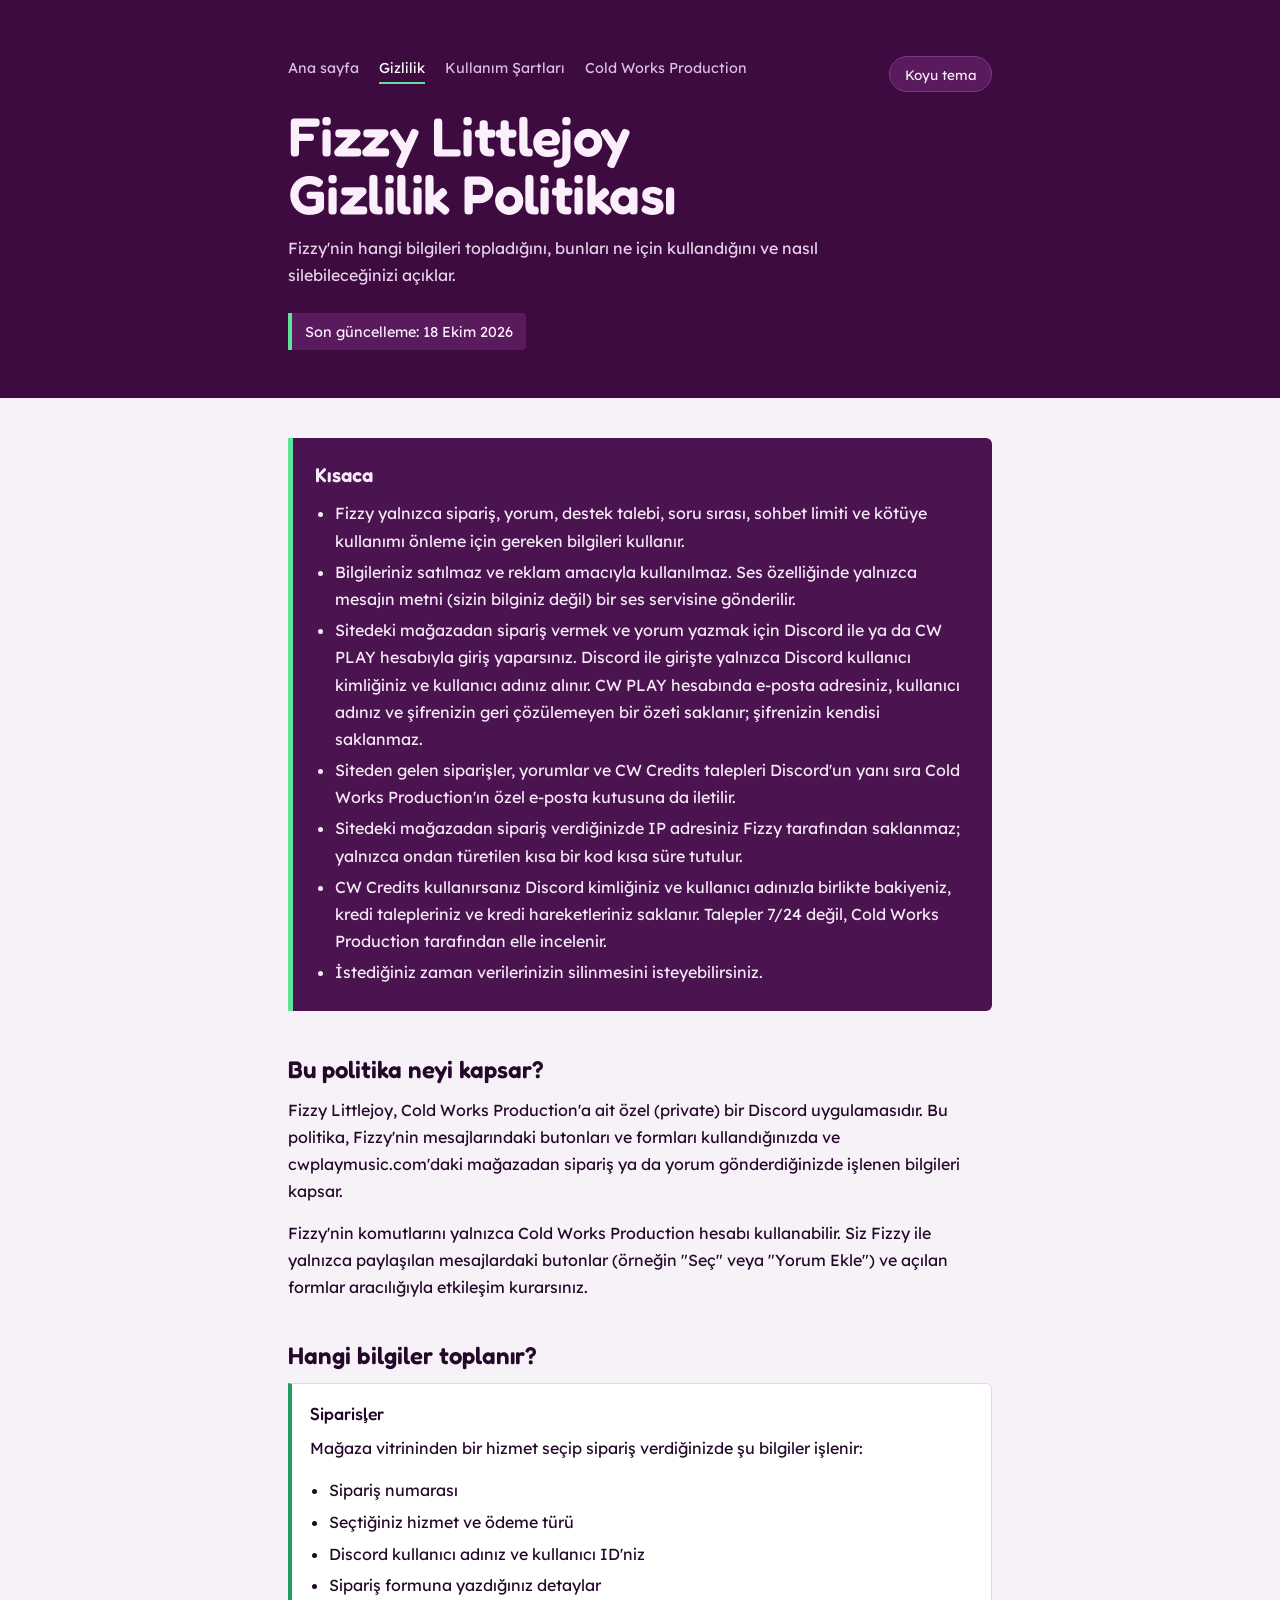
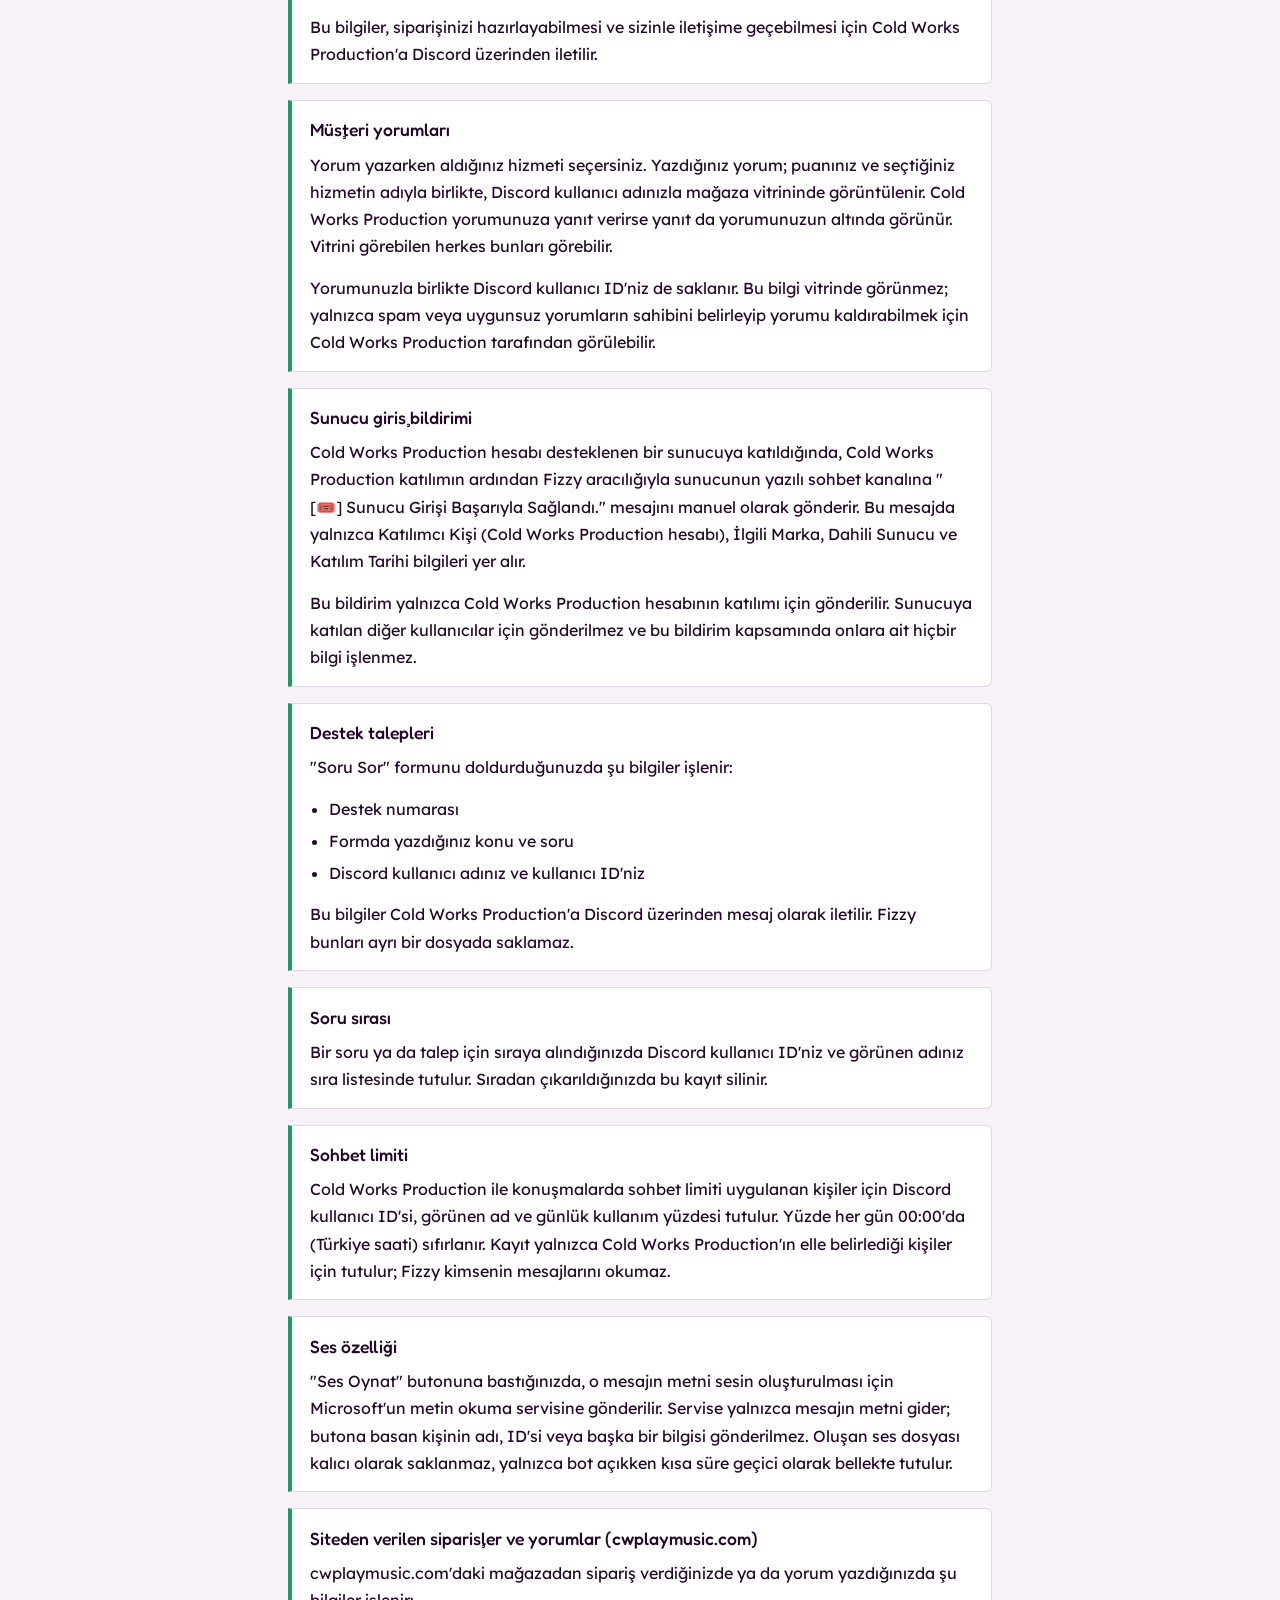
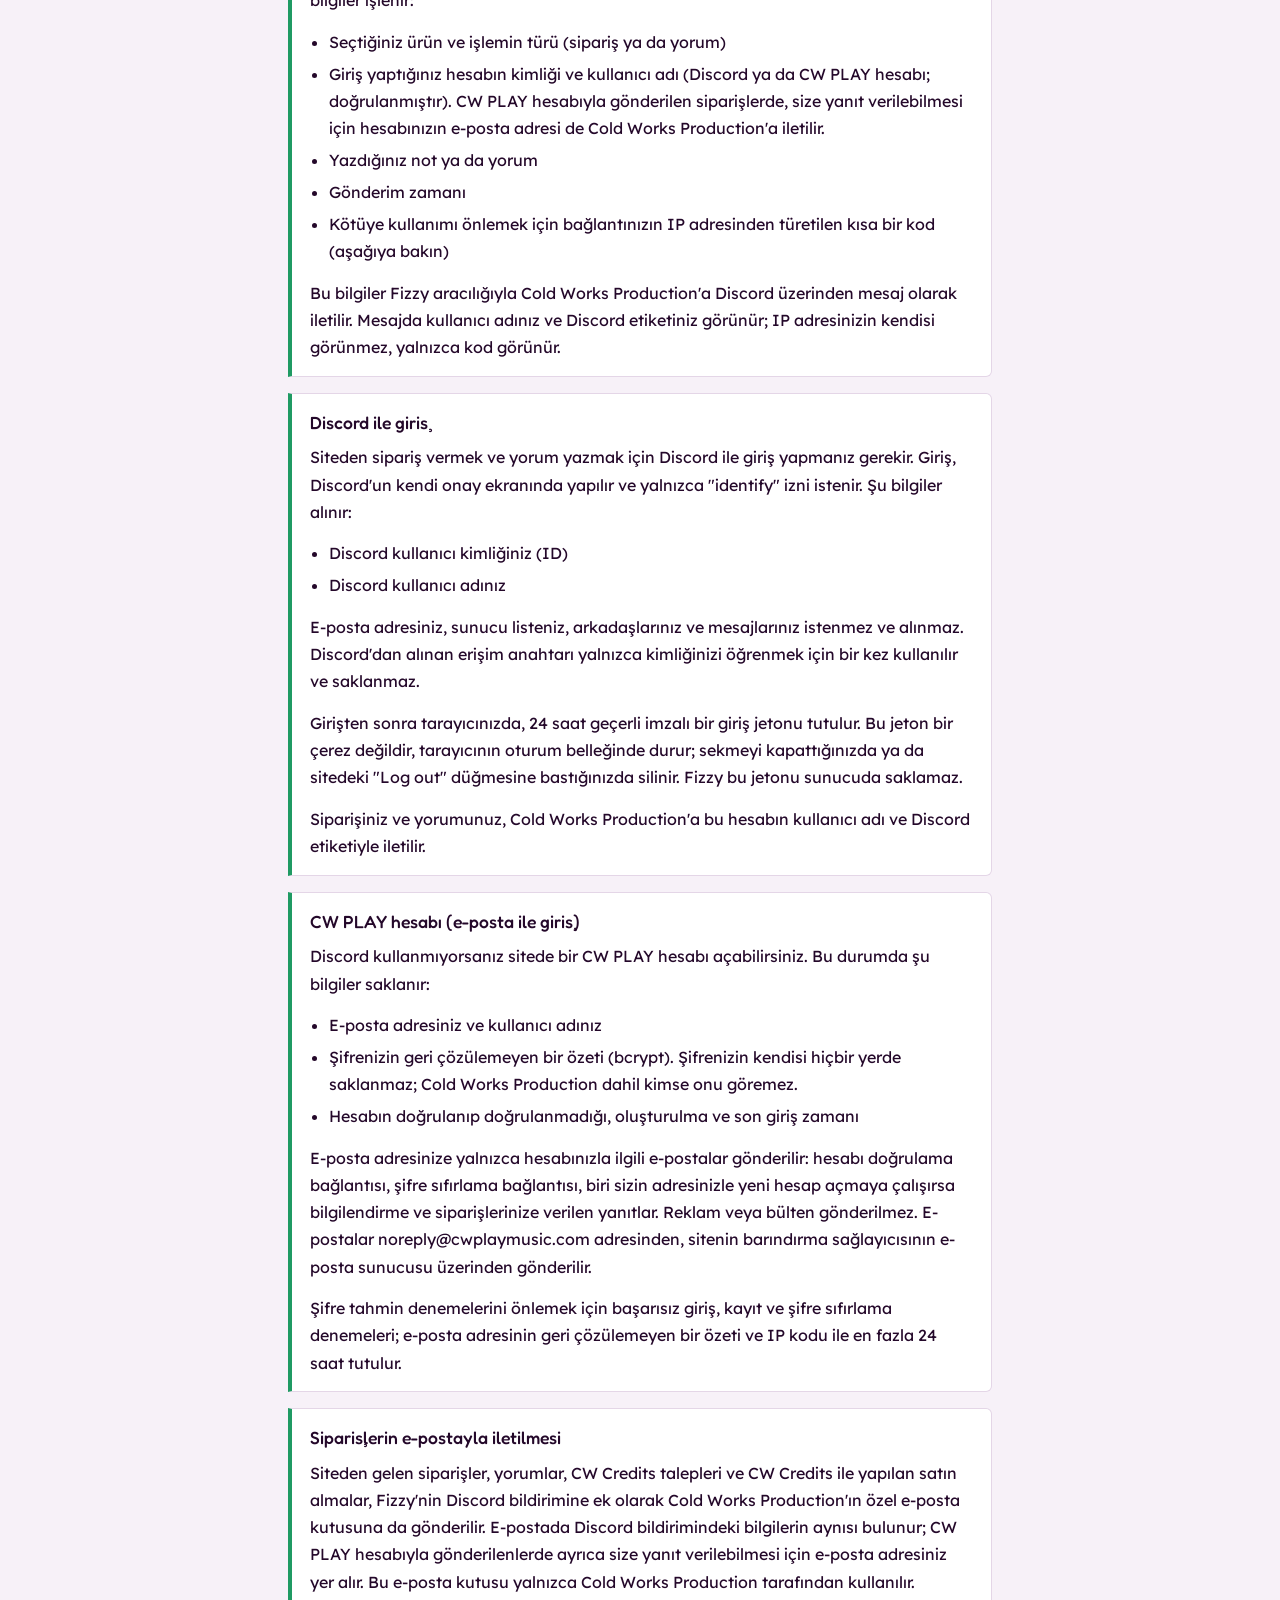
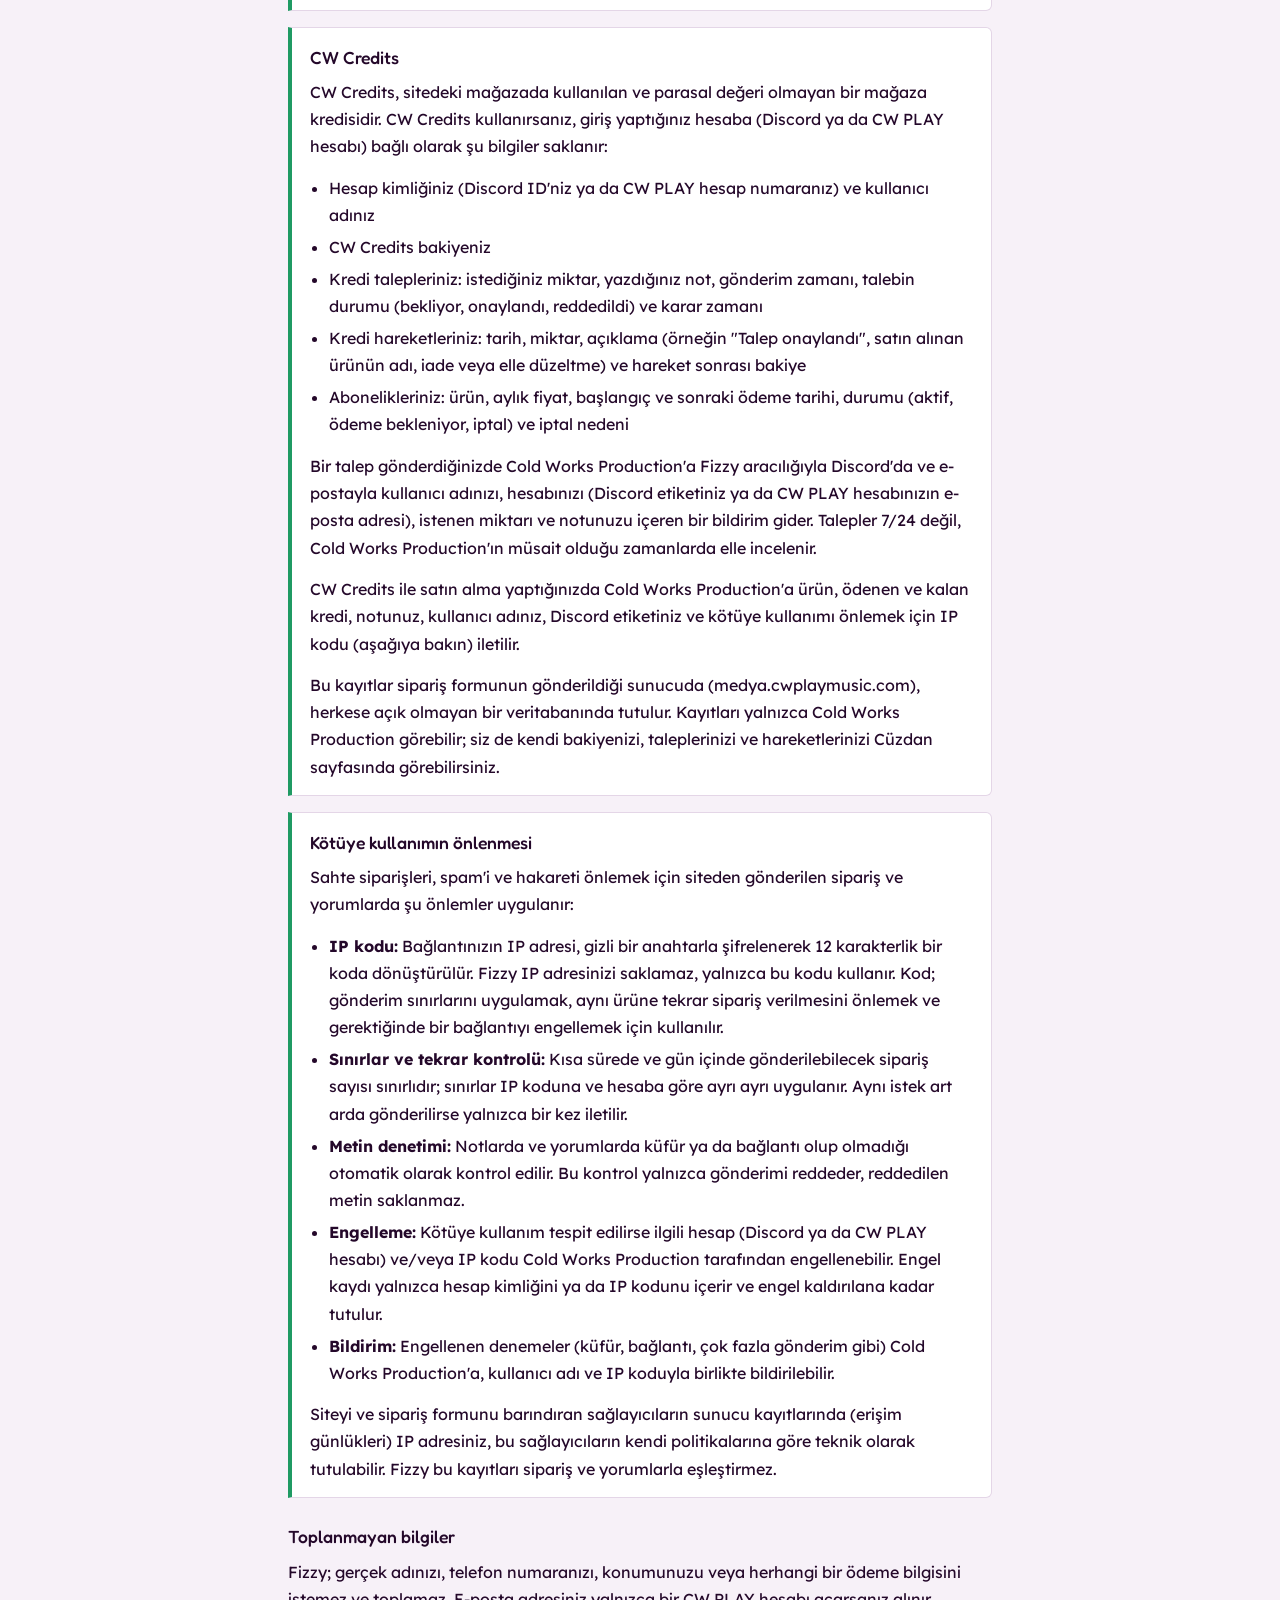
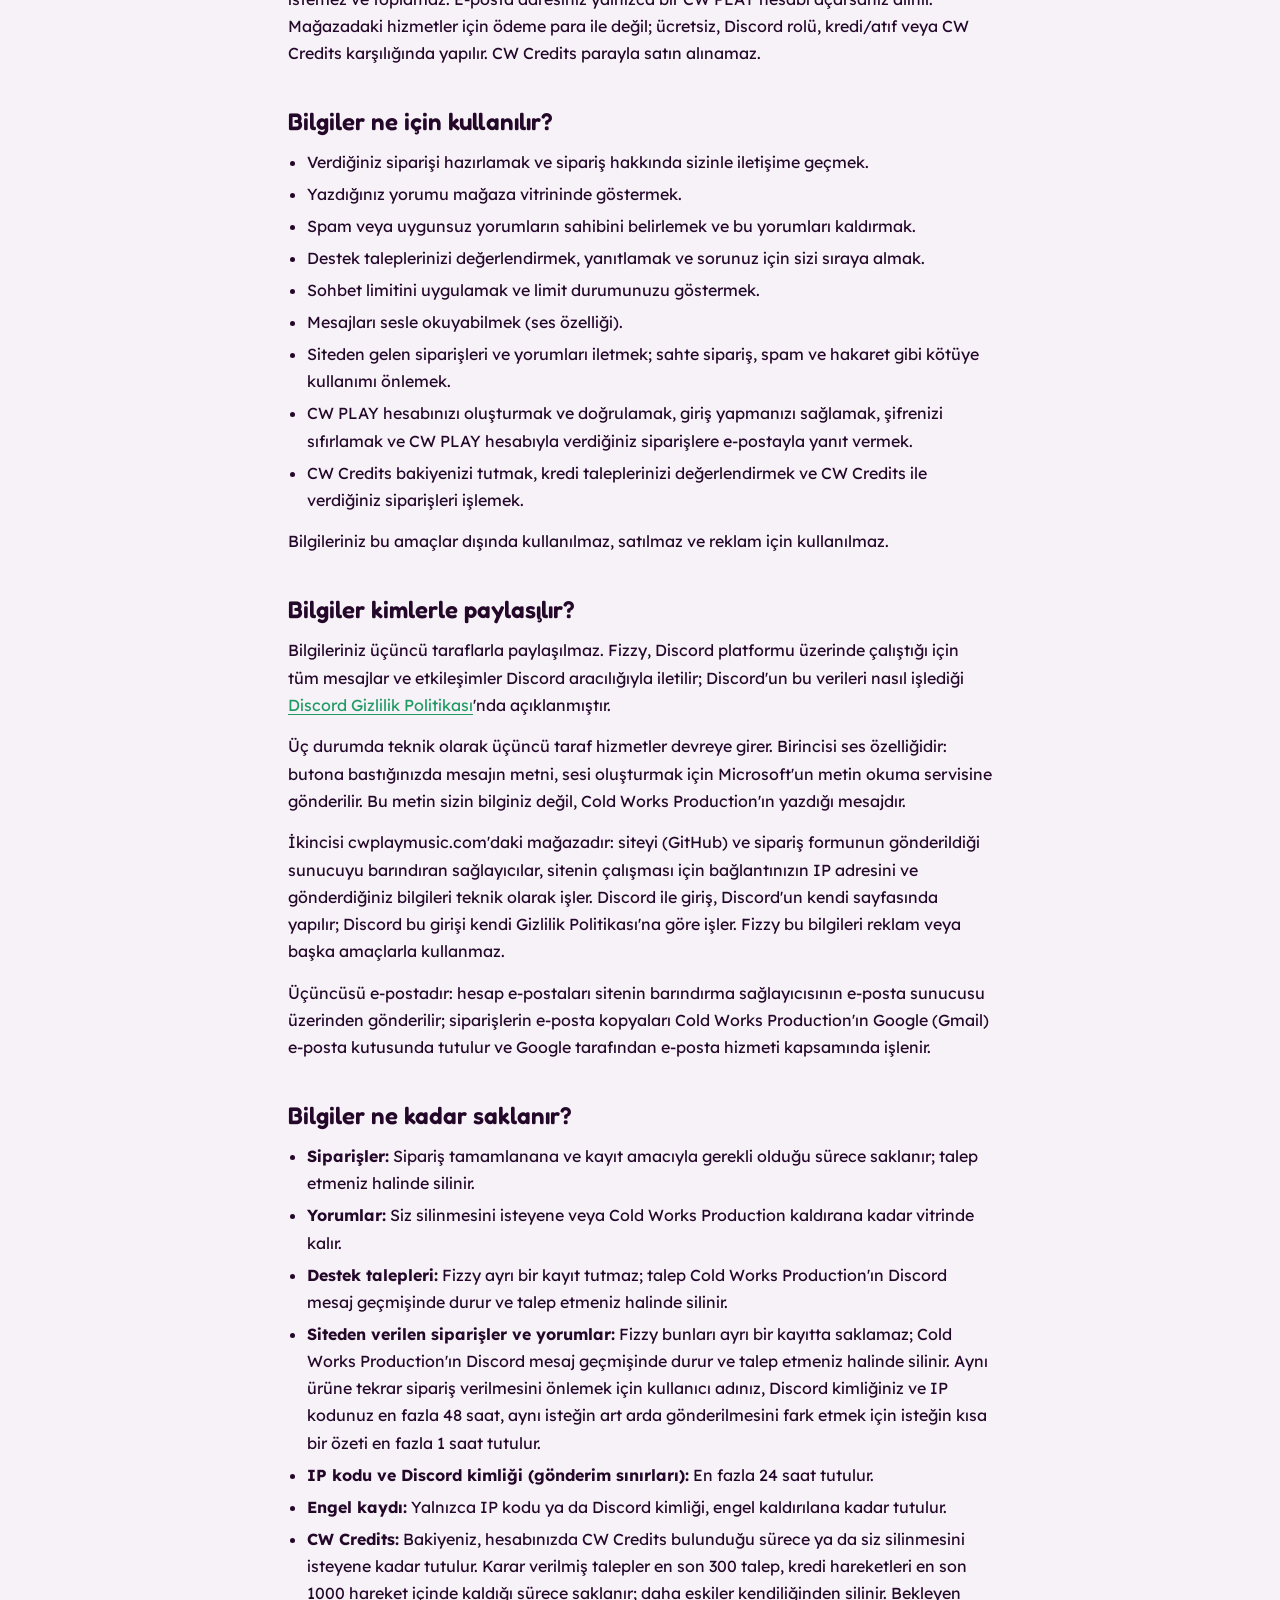
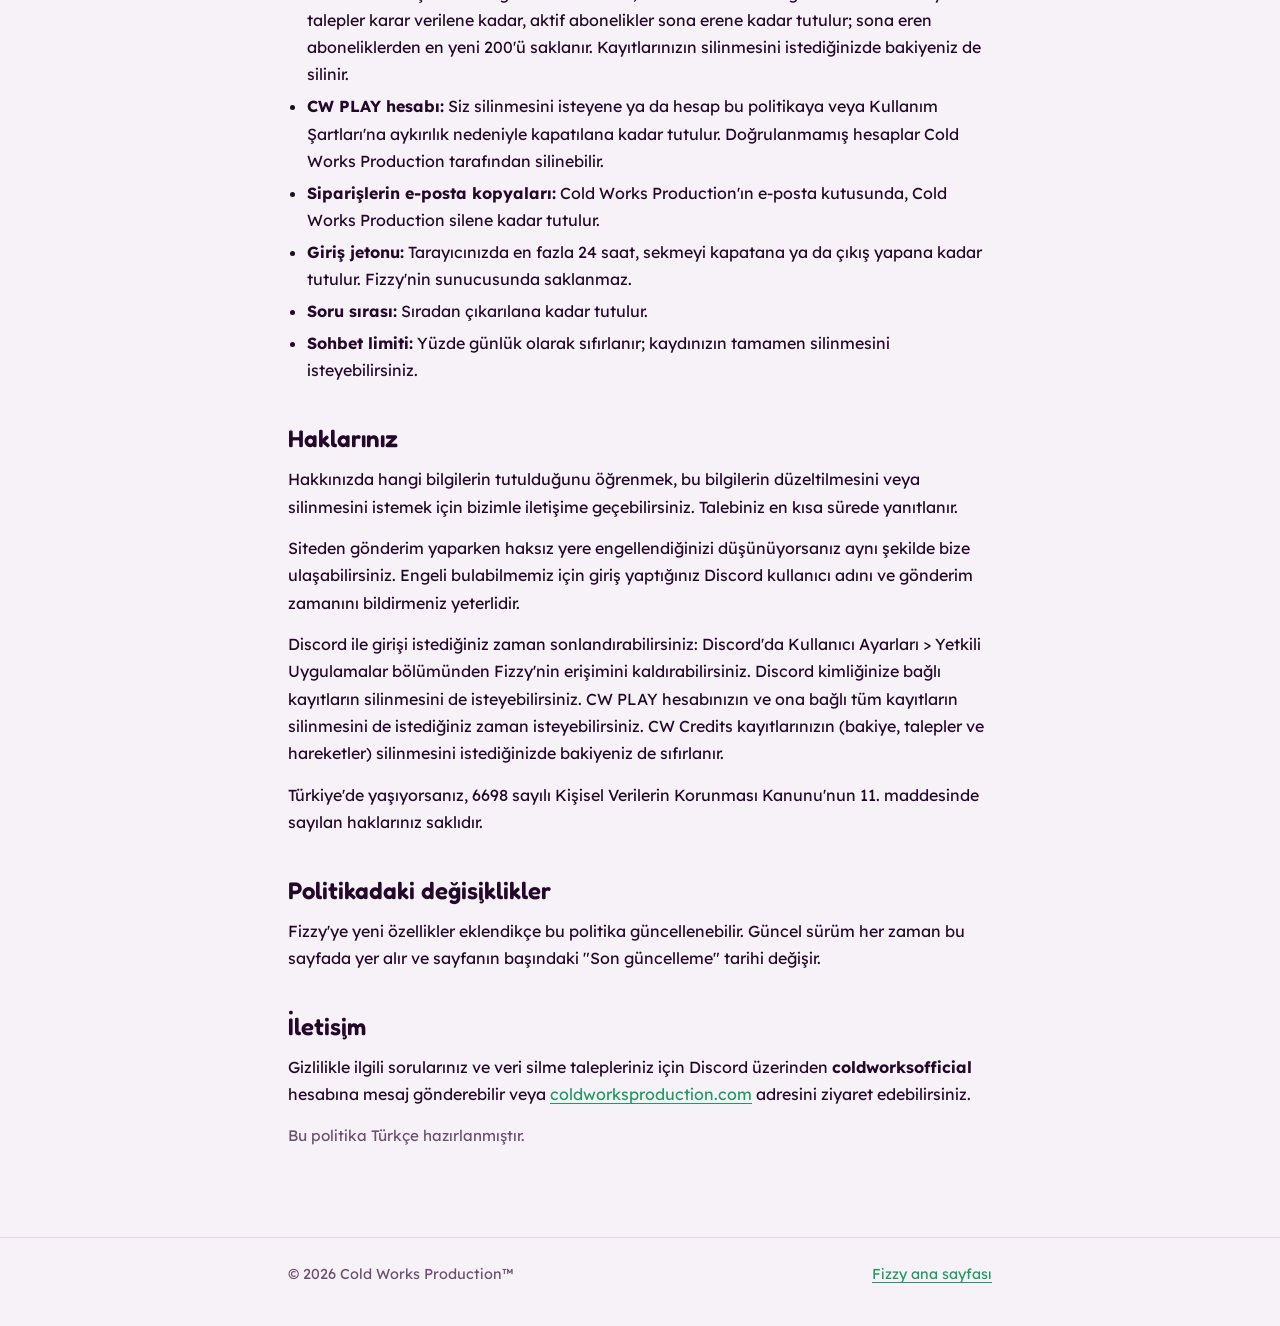
==== privacy/index.html @ 61d267b2 "Add files via upload" ====
<!DOCTYPE html>
<html lang="tr">
<head>
<meta charset="UTF-8">
<meta name="viewport" content="width=device-width, initial-scale=1, viewport-fit=cover">
<title>Fizzy Littlejoy — Gizlilik Politikası</title>
<meta name="description" content="Fizzy Littlejoy Discord uygulamasının gizlilik politikası. Cold Works Production.">
<link rel="icon" href="data:image/svg+xml,<svg xmlns='http://www.w3.org/2000/svg' viewBox='0 0 100 100'><text y='.9em' font-size='90'>🫧</text></svg>">
<link rel="preconnect" href="https://fonts.googleapis.com">
<link rel="preconnect" href="https://fonts.gstatic.com" crossorigin>
<link href="https://fonts.googleapis.com/css2?family=Fredoka:wght@500;600&family=Lexend:wght@400;500&display=swap" rel="stylesheet">
<link rel="stylesheet" href="../style.css">
</head>
<body>

<header>
  <div class="wrap">
    <button class="theme-toggle" type="button" id="themeToggle" aria-label="Temayı değiştir">Koyu tema</button>
    <nav class="site-nav" aria-label="Site menüsü">
      <a href="../">Ana sayfa</a>
      <a href="./" aria-current="page">Gizlilik</a>
      <a href="../terms/">Kullanım Şartları</a>
      <a href="https://coldworksproduction.com/">Cold Works Production</a>
    </nav>
    <h1>Fizzy Littlejoy<br>Gizlilik Politikası</h1>
    <p>Fizzy'nin hangi bilgileri topladığını, bunları ne için kullandığını ve nasıl silebileceğinizi açıklar.</p>
    <div class="updated">Son güncelleme: 18 Ekim 2026</div>
  </div>
</header>

<main>
  <div class="wrap">

    <div class="summary">
      <h2>Kısaca</h2>
      <ul>
        <li>Fizzy yalnızca sipariş, yorum, destek talebi, soru sırası, sohbet limiti ve kötüye kullanımı önleme için gereken bilgileri kullanır.</li>
        <li>Bilgileriniz satılmaz ve reklam amacıyla kullanılmaz. Ses özelliğinde yalnızca mesajın metni (sizin bilginiz değil) bir ses servisine gönderilir.</li>
        <li>Sitedeki mağazadan sipariş vermek ve yorum yazmak için Discord ile ya da CW PLAY hesabıyla giriş yaparsınız. Discord ile girişte yalnızca Discord kullanıcı kimliğiniz ve kullanıcı adınız alınır. CW PLAY hesabında e-posta adresiniz, kullanıcı adınız ve şifrenizin geri çözülemeyen bir özeti saklanır; şifrenizin kendisi saklanmaz.</li>
        <li>Siteden gelen siparişler, yorumlar ve CW Credits talepleri Discord'un yanı sıra Cold Works Production'ın özel e-posta kutusuna da iletilir.</li>
        <li>Sitedeki mağazadan sipariş verdiğinizde IP adresiniz Fizzy tarafından saklanmaz; yalnızca ondan türetilen kısa bir kod kısa süre tutulur.</li>
        <li>CW Credits kullanırsanız Discord kimliğiniz ve kullanıcı adınızla birlikte bakiyeniz, kredi talepleriniz ve kredi hareketleriniz saklanır. Talepler 7/24 değil, Cold Works Production tarafından elle incelenir.</li>
        <li>İstediğiniz zaman verilerinizin silinmesini isteyebilirsiniz.</li>
      </ul>
    </div>

    <section id="hakkinda">
      <h2>Bu politika neyi kapsar?</h2>
      <p>Fizzy Littlejoy, Cold Works Production'a ait özel (private) bir Discord uygulamasıdır. Bu politika, Fizzy'nin mesajlarındaki butonları ve formları kullandığınızda ve cwplaymusic.com'daki mağazadan sipariş ya da yorum gönderdiğinizde işlenen bilgileri kapsar.</p>
      <p>Fizzy'nin komutlarını yalnızca Cold Works Production hesabı kullanabilir. Siz Fizzy ile yalnızca paylaşılan mesajlardaki butonlar (örneğin "Seç" veya "Yorum Ekle") ve açılan formlar aracılığıyla etkileşim kurarsınız.</p>
    </section>

    <section id="veriler">
      <h2>Hangi bilgiler toplanır?</h2>

      <div class="data">
        <h3>Siparişler</h3>
        <p>Mağaza vitrininden bir hizmet seçip sipariş verdiğinizde şu bilgiler işlenir:</p>
        <ul>
          <li>Sipariş numarası</li>
          <li>Seçtiğiniz hizmet ve ödeme türü</li>
          <li>Discord kullanıcı adınız ve kullanıcı ID'niz</li>
          <li>Sipariş formuna yazdığınız detaylar</li>
        </ul>
        <p>Bu bilgiler, siparişinizi hazırlayabilmesi ve sizinle iletişime geçebilmesi için Cold Works Production'a Discord üzerinden iletilir.</p>
      </div>

      <div class="data">
        <h3>Müşteri yorumları</h3>
        <p>Yorum yazarken aldığınız hizmeti seçersiniz. Yazdığınız yorum; puanınız ve seçtiğiniz hizmetin adıyla birlikte, Discord kullanıcı adınızla mağaza vitrininde görüntülenir. Cold Works Production yorumunuza yanıt verirse yanıt da yorumunuzun altında görünür. Vitrini görebilen herkes bunları görebilir.</p>
        <p>Yorumunuzla birlikte Discord kullanıcı ID'niz de saklanır. Bu bilgi vitrinde görünmez; yalnızca spam veya uygunsuz yorumların sahibini belirleyip yorumu kaldırabilmek için Cold Works Production tarafından görülebilir.</p>
      </div>

      <div class="data">
        <h3>Sunucu giriş bildirimi</h3>
        <p>Cold Works Production hesabı desteklenen bir sunucuya katıldığında, Cold Works Production katılımın ardından Fizzy aracılığıyla sunucunun yazılı sohbet kanalına "[🎟️] Sunucu Girişi Başarıyla Sağlandı." mesajını manuel olarak gönderir. Bu mesajda yalnızca Katılımcı Kişi (Cold Works Production hesabı), İlgili Marka, Dahili Sunucu ve Katılım Tarihi bilgileri yer alır.</p>
        <p>Bu bildirim yalnızca Cold Works Production hesabının katılımı için gönderilir. Sunucuya katılan diğer kullanıcılar için gönderilmez ve bu bildirim kapsamında onlara ait hiçbir bilgi işlenmez.</p>
      </div>

      <div class="data">
        <h3>Destek talepleri</h3>
        <p>"Soru Sor" formunu doldurduğunuzda şu bilgiler işlenir:</p>
        <ul>
          <li>Destek numarası</li>
          <li>Formda yazdığınız konu ve soru</li>
          <li>Discord kullanıcı adınız ve kullanıcı ID'niz</li>
        </ul>
        <p>Bu bilgiler Cold Works Production'a Discord üzerinden mesaj olarak iletilir. Fizzy bunları ayrı bir dosyada saklamaz.</p>
      </div>

      <div class="data">
        <h3>Soru sırası</h3>
        <p>Bir soru ya da talep için sıraya alındığınızda Discord kullanıcı ID'niz ve görünen adınız sıra listesinde tutulur. Sıradan çıkarıldığınızda bu kayıt silinir.</p>
      </div>

      <div class="data">
        <h3>Sohbet limiti</h3>
        <p>Cold Works Production ile konuşmalarda sohbet limiti uygulanan kişiler için Discord kullanıcı ID'si, görünen ad ve günlük kullanım yüzdesi tutulur. Yüzde her gün 00:00'da (Türkiye saati) sıfırlanır. Kayıt yalnızca Cold Works Production'ın elle belirlediği kişiler için tutulur; Fizzy kimsenin mesajlarını okumaz.</p>
      </div>

      <div class="data">
        <h3>Ses özelliği</h3>
        <p>"Ses Oynat" butonuna bastığınızda, o mesajın metni sesin oluşturulması için Microsoft'un metin okuma servisine gönderilir. Servise yalnızca mesajın metni gider; butona basan kişinin adı, ID'si veya başka bir bilgisi gönderilmez. Oluşan ses dosyası kalıcı olarak saklanmaz, yalnızca bot açıkken kısa süre geçici olarak bellekte tutulur.</p>
      </div>

      <div class="data">
        <h3>Siteden verilen siparişler ve yorumlar (cwplaymusic.com)</h3>
        <p>cwplaymusic.com'daki mağazadan sipariş verdiğinizde ya da yorum yazdığınızda şu bilgiler işlenir:</p>
        <ul>
          <li>Seçtiğiniz ürün ve işlemin türü (sipariş ya da yorum)</li>
          <li>Giriş yaptığınız hesabın kimliği ve kullanıcı adı (Discord ya da CW PLAY hesabı; doğrulanmıştır). CW PLAY hesabıyla gönderilen siparişlerde, size yanıt verilebilmesi için hesabınızın e-posta adresi de Cold Works Production'a iletilir.</li>
          <li>Yazdığınız not ya da yorum</li>
          <li>Gönderim zamanı</li>
          <li>Kötüye kullanımı önlemek için bağlantınızın IP adresinden türetilen kısa bir kod (aşağıya bakın)</li>
        </ul>
        <p>Bu bilgiler Fizzy aracılığıyla Cold Works Production'a Discord üzerinden mesaj olarak iletilir. Mesajda kullanıcı adınız ve Discord etiketiniz görünür; IP adresinizin kendisi görünmez, yalnızca kod görünür.</p>
      </div>

      <div class="data">
        <h3>Discord ile giriş</h3>
        <p>Siteden sipariş vermek ve yorum yazmak için Discord ile giriş yapmanız gerekir. Giriş, Discord'un kendi onay ekranında yapılır ve yalnızca "identify" izni istenir. Şu bilgiler alınır:</p>
        <ul>
          <li>Discord kullanıcı kimliğiniz (ID)</li>
          <li>Discord kullanıcı adınız</li>
        </ul>
        <p>E-posta adresiniz, sunucu listeniz, arkadaşlarınız ve mesajlarınız istenmez ve alınmaz. Discord'dan alınan erişim anahtarı yalnızca kimliğinizi öğrenmek için bir kez kullanılır ve saklanmaz.</p>
        <p>Girişten sonra tarayıcınızda, 24 saat geçerli imzalı bir giriş jetonu tutulur. Bu jeton bir çerez değildir, tarayıcının oturum belleğinde durur; sekmeyi kapattığınızda ya da sitedeki "Log out" düğmesine bastığınızda silinir. Fizzy bu jetonu sunucuda saklamaz.</p>
        <p>Siparişiniz ve yorumunuz, Cold Works Production'a bu hesabın kullanıcı adı ve Discord etiketiyle iletilir.</p>
      </div>

      <div class="data">
        <h3>CW PLAY hesabı (e-posta ile giriş)</h3>
        <p>Discord kullanmıyorsanız sitede bir CW PLAY hesabı açabilirsiniz. Bu durumda şu bilgiler saklanır:</p>
        <ul>
          <li>E-posta adresiniz ve kullanıcı adınız</li>
          <li>Şifrenizin geri çözülemeyen bir özeti (bcrypt). Şifrenizin kendisi hiçbir yerde saklanmaz; Cold Works Production dahil kimse onu göremez.</li>
          <li>Hesabın doğrulanıp doğrulanmadığı, oluşturulma ve son giriş zamanı</li>
        </ul>
        <p>E-posta adresinize yalnızca hesabınızla ilgili e-postalar gönderilir: hesabı doğrulama bağlantısı, şifre sıfırlama bağlantısı, biri sizin adresinizle yeni hesap açmaya çalışırsa bilgilendirme ve siparişlerinize verilen yanıtlar. Reklam veya bülten gönderilmez. E-postalar noreply@cwplaymusic.com adresinden, sitenin barındırma sağlayıcısının e-posta sunucusu üzerinden gönderilir.</p>
        <p>Şifre tahmin denemelerini önlemek için başarısız giriş, kayıt ve şifre sıfırlama denemeleri; e-posta adresinin geri çözülemeyen bir özeti ve IP kodu ile en fazla 24 saat tutulur.</p>
      </div>

      <div class="data">
        <h3>Siparişlerin e-postayla iletilmesi</h3>
        <p>Siteden gelen siparişler, yorumlar, CW Credits talepleri ve CW Credits ile yapılan satın almalar, Fizzy'nin Discord bildirimine ek olarak Cold Works Production'ın özel e-posta kutusuna da gönderilir. E-postada Discord bildirimindeki bilgilerin aynısı bulunur; CW PLAY hesabıyla gönderilenlerde ayrıca size yanıt verilebilmesi için e-posta adresiniz yer alır. Bu e-posta kutusu yalnızca Cold Works Production tarafından kullanılır.</p>
      </div>

      <div class="data">
        <h3>CW Credits</h3>
        <p>CW Credits, sitedeki mağazada kullanılan ve parasal değeri olmayan bir mağaza kredisidir. CW Credits kullanırsanız, giriş yaptığınız hesaba (Discord ya da CW PLAY hesabı) bağlı olarak şu bilgiler saklanır:</p>
        <ul>
          <li>Hesap kimliğiniz (Discord ID'niz ya da CW PLAY hesap numaranız) ve kullanıcı adınız</li>
          <li>CW Credits bakiyeniz</li>
          <li>Kredi talepleriniz: istediğiniz miktar, yazdığınız not, gönderim zamanı, talebin durumu (bekliyor, onaylandı, reddedildi) ve karar zamanı</li>
          <li>Kredi hareketleriniz: tarih, miktar, açıklama (örneğin "Talep onaylandı", satın alınan ürünün adı, iade veya elle düzeltme) ve hareket sonrası bakiye</li>
          <li>Abonelikleriniz: ürün, aylık fiyat, başlangıç ve sonraki ödeme tarihi, durumu (aktif, ödeme bekleniyor, iptal) ve iptal nedeni</li>
        </ul>
        <p>Bir talep gönderdiğinizde Cold Works Production'a Fizzy aracılığıyla Discord'da ve e-postayla kullanıcı adınızı, hesabınızı (Discord etiketiniz ya da CW PLAY hesabınızın e-posta adresi), istenen miktarı ve notunuzu içeren bir bildirim gider. Talepler 7/24 değil, Cold Works Production'ın müsait olduğu zamanlarda elle incelenir.</p>
        <p>CW Credits ile satın alma yaptığınızda Cold Works Production'a ürün, ödenen ve kalan kredi, notunuz, kullanıcı adınız, Discord etiketiniz ve kötüye kullanımı önlemek için IP kodu (aşağıya bakın) iletilir.</p>
        <p>Bu kayıtlar sipariş formunun gönderildiği sunucuda (medya.cwplaymusic.com), herkese açık olmayan bir veritabanında tutulur. Kayıtları yalnızca Cold Works Production görebilir; siz de kendi bakiyenizi, taleplerinizi ve hareketlerinizi Cüzdan sayfasında görebilirsiniz.</p>
      </div>

      <div class="data">
        <h3>Kötüye kullanımın önlenmesi</h3>
        <p>Sahte siparişleri, spam'i ve hakareti önlemek için siteden gönderilen sipariş ve yorumlarda şu önlemler uygulanır:</p>
        <ul>
          <li><strong>IP kodu:</strong> Bağlantınızın IP adresi, gizli bir anahtarla şifrelenerek 12 karakterlik bir koda dönüştürülür. Fizzy IP adresinizi saklamaz, yalnızca bu kodu kullanır. Kod; gönderim sınırlarını uygulamak, aynı ürüne tekrar sipariş verilmesini önlemek ve gerektiğinde bir bağlantıyı engellemek için kullanılır.</li>
          <li><strong>Sınırlar ve tekrar kontrolü:</strong> Kısa sürede ve gün içinde gönderilebilecek sipariş sayısı sınırlıdır; sınırlar IP koduna ve hesaba göre ayrı ayrı uygulanır. Aynı istek art arda gönderilirse yalnızca bir kez iletilir.</li>
          <li><strong>Metin denetimi:</strong> Notlarda ve yorumlarda küfür ya da bağlantı olup olmadığı otomatik olarak kontrol edilir. Bu kontrol yalnızca gönderimi reddeder, reddedilen metin saklanmaz.</li>
          <li><strong>Engelleme:</strong> Kötüye kullanım tespit edilirse ilgili hesap (Discord ya da CW PLAY hesabı) ve/veya IP kodu Cold Works Production tarafından engellenebilir. Engel kaydı yalnızca hesap kimliğini ya da IP kodunu içerir ve engel kaldırılana kadar tutulur.</li>
          <li><strong>Bildirim:</strong> Engellenen denemeler (küfür, bağlantı, çok fazla gönderim gibi) Cold Works Production'a, kullanıcı adı ve IP koduyla birlikte bildirilebilir.</li>
        </ul>
        <p>Siteyi ve sipariş formunu barındıran sağlayıcıların sunucu kayıtlarında (erişim günlükleri) IP adresiniz, bu sağlayıcıların kendi politikalarına göre teknik olarak tutulabilir. Fizzy bu kayıtları sipariş ve yorumlarla eşleştirmez.</p>
      </div>

      <h3>Toplanmayan bilgiler</h3>
      <p>Fizzy; gerçek adınızı, telefon numaranızı, konumunuzu veya herhangi bir ödeme bilgisini istemez ve toplamaz. E-posta adresiniz yalnızca bir CW PLAY hesabı açarsanız alınır. Mağazadaki hizmetler için ödeme para ile değil; ücretsiz, Discord rolü, kredi/atıf veya CW Credits karşılığında yapılır. CW Credits parayla satın alınamaz.</p>
    </section>

    <section id="kullanim">
      <h2>Bilgiler ne için kullanılır?</h2>
      <ul>
        <li>Verdiğiniz siparişi hazırlamak ve sipariş hakkında sizinle iletişime geçmek.</li>
        <li>Yazdığınız yorumu mağaza vitrininde göstermek.</li>
        <li>Spam veya uygunsuz yorumların sahibini belirlemek ve bu yorumları kaldırmak.</li>
        <li>Destek taleplerinizi değerlendirmek, yanıtlamak ve sorunuz için sizi sıraya almak.</li>
        <li>Sohbet limitini uygulamak ve limit durumunuzu göstermek.</li>
        <li>Mesajları sesle okuyabilmek (ses özelliği).</li>
        <li>Siteden gelen siparişleri ve yorumları iletmek; sahte sipariş, spam ve hakaret gibi kötüye kullanımı önlemek.</li>
        <li>CW PLAY hesabınızı oluşturmak ve doğrulamak, giriş yapmanızı sağlamak, şifrenizi sıfırlamak ve CW PLAY hesabıyla verdiğiniz siparişlere e-postayla yanıt vermek.</li>
        <li>CW Credits bakiyenizi tutmak, kredi taleplerinizi değerlendirmek ve CW Credits ile verdiğiniz siparişleri işlemek.</li>
      </ul>
      <p>Bilgileriniz bu amaçlar dışında kullanılmaz, satılmaz ve reklam için kullanılmaz.</p>
    </section>

    <section id="paylasim">
      <h2>Bilgiler kimlerle paylaşılır?</h2>
      <p>Bilgileriniz üçüncü taraflarla paylaşılmaz. Fizzy, Discord platformu üzerinde çalıştığı için tüm mesajlar ve etkileşimler Discord aracılığıyla iletilir; Discord'un bu verileri nasıl işlediği <a href="https://discord.com/privacy" rel="noopener">Discord Gizlilik Politikası</a>'nda açıklanmıştır.</p>
      <p>Üç durumda teknik olarak üçüncü taraf hizmetler devreye girer. Birincisi ses özelliğidir: butona bastığınızda mesajın metni, sesi oluşturmak için Microsoft'un metin okuma servisine gönderilir. Bu metin sizin bilginiz değil, Cold Works Production'ın yazdığı mesajdır.</p>
      <p>İkincisi cwplaymusic.com'daki mağazadır: siteyi (GitHub) ve sipariş formunun gönderildiği sunucuyu barındıran sağlayıcılar, sitenin çalışması için bağlantınızın IP adresini ve gönderdiğiniz bilgileri teknik olarak işler. Discord ile giriş, Discord'un kendi sayfasında yapılır; Discord bu girişi kendi Gizlilik Politikası'na göre işler. Fizzy bu bilgileri reklam veya başka amaçlarla kullanmaz.</p>
      <p>Üçüncüsü e-postadır: hesap e-postaları sitenin barındırma sağlayıcısının e-posta sunucusu üzerinden gönderilir; siparişlerin e-posta kopyaları Cold Works Production'ın Google (Gmail) e-posta kutusunda tutulur ve Google tarafından e-posta hizmeti kapsamında işlenir.</p>
    </section>

    <section id="saklama">
      <h2>Bilgiler ne kadar saklanır?</h2>
      <ul>
        <li><strong>Siparişler:</strong> Sipariş tamamlanana ve kayıt amacıyla gerekli olduğu sürece saklanır; talep etmeniz halinde silinir.</li>
        <li><strong>Yorumlar:</strong> Siz silinmesini isteyene veya Cold Works Production kaldırana kadar vitrinde kalır.</li>
        <li><strong>Destek talepleri:</strong> Fizzy ayrı bir kayıt tutmaz; talep Cold Works Production'ın Discord mesaj geçmişinde durur ve talep etmeniz halinde silinir.</li>
        <li><strong>Siteden verilen siparişler ve yorumlar:</strong> Fizzy bunları ayrı bir kayıtta saklamaz; Cold Works Production'ın Discord mesaj geçmişinde durur ve talep etmeniz halinde silinir. Aynı ürüne tekrar sipariş verilmesini önlemek için kullanıcı adınız, Discord kimliğiniz ve IP kodunuz en fazla 48 saat, aynı isteğin art arda gönderilmesini fark etmek için isteğin kısa bir özeti en fazla 1 saat tutulur.</li>
        <li><strong>IP kodu ve Discord kimliği (gönderim sınırları):</strong> En fazla 24 saat tutulur.</li>
        <li><strong>Engel kaydı:</strong> Yalnızca IP kodu ya da Discord kimliği, engel kaldırılana kadar tutulur.</li>
        <li><strong>CW Credits:</strong> Bakiyeniz, hesabınızda CW Credits bulunduğu sürece ya da siz silinmesini isteyene kadar tutulur. Karar verilmiş talepler en son 300 talep, kredi hareketleri en son 1000 hareket içinde kaldığı sürece saklanır; daha eskiler kendiliğinden silinir. Bekleyen talepler karar verilene kadar, aktif abonelikler sona erene kadar tutulur; sona eren aboneliklerden en yeni 200'ü saklanır. Kayıtlarınızın silinmesini istediğinizde bakiyeniz de silinir.</li>
        <li><strong>CW PLAY hesabı:</strong> Siz silinmesini isteyene ya da hesap bu politikaya veya Kullanım Şartları'na aykırılık nedeniyle kapatılana kadar tutulur. Doğrulanmamış hesaplar Cold Works Production tarafından silinebilir.</li>
        <li><strong>Siparişlerin e-posta kopyaları:</strong> Cold Works Production'ın e-posta kutusunda, Cold Works Production silene kadar tutulur.</li>
        <li><strong>Giriş jetonu:</strong> Tarayıcınızda en fazla 24 saat, sekmeyi kapatana ya da çıkış yapana kadar tutulur. Fizzy'nin sunucusunda saklanmaz.</li>
        <li><strong>Soru sırası:</strong> Sıradan çıkarılana kadar tutulur.</li>
        <li><strong>Sohbet limiti:</strong> Yüzde günlük olarak sıfırlanır; kaydınızın tamamen silinmesini isteyebilirsiniz.</li>
      </ul>
    </section>

    <section id="haklar">
      <h2>Haklarınız</h2>
      <p>Hakkınızda hangi bilgilerin tutulduğunu öğrenmek, bu bilgilerin düzeltilmesini veya silinmesini istemek için bizimle iletişime geçebilirsiniz. Talebiniz en kısa sürede yanıtlanır.</p>
      <p>Siteden gönderim yaparken haksız yere engellendiğinizi düşünüyorsanız aynı şekilde bize ulaşabilirsiniz. Engeli bulabilmemiz için giriş yaptığınız Discord kullanıcı adını ve gönderim zamanını bildirmeniz yeterlidir.</p>
      <p>Discord ile girişi istediğiniz zaman sonlandırabilirsiniz: Discord'da Kullanıcı Ayarları > Yetkili Uygulamalar bölümünden Fizzy'nin erişimini kaldırabilirsiniz. Discord kimliğinize bağlı kayıtların silinmesini de isteyebilirsiniz. CW PLAY hesabınızın ve ona bağlı tüm kayıtların silinmesini de istediğiniz zaman isteyebilirsiniz. CW Credits kayıtlarınızın (bakiye, talepler ve hareketler) silinmesini istediğinizde bakiyeniz de sıfırlanır.</p>
      <p>Türkiye'de yaşıyorsanız, 6698 sayılı Kişisel Verilerin Korunması Kanunu'nun 11. maddesinde sayılan haklarınız saklıdır.</p>
    </section>

    <section id="degisiklikler">
      <h2>Politikadaki değişiklikler</h2>
      <p>Fizzy'ye yeni özellikler eklendikçe bu politika güncellenebilir. Güncel sürüm her zaman bu sayfada yer alır ve sayfanın başındaki "Son güncelleme" tarihi değişir.</p>
    </section>

    <section id="iletisim">
      <h2>İletişim</h2>
      <p>Gizlilikle ilgili sorularınız ve veri silme talepleriniz için Discord üzerinden <strong>coldworksofficial</strong> hesabına mesaj gönderebilir veya <a href="https://coldworksproduction.com/">coldworksproduction.com</a> adresini ziyaret edebilirsiniz.</p>
      <p class="note">Bu politika Türkçe hazırlanmıştır.</p>
    </section>

  </div>
</main>

<footer>
  <div class="wrap">
    <span>© <span id="year">2026</span> Cold Works Production™</span>
    <a href="../">Fizzy ana sayfası</a>
  </div>
</footer>

<script src="../script.js"></script>
</body>
</html>
---- style.css ----
:root {
  --plum: #3d0b40;
  --plum-soft: #5a1a5e;
  --embed: #4b1450;
  --paper: #f7f1f8;
  --card: #ffffff;
  --ink: #24082a;
  --muted: #6b4f70;
  --fizzy: #1f9a63;
  --fizzy-bright: #5fe39a;
  --line: #e4d6e7;
  --head-font: "Fredoka", "Trebuchet MS", system-ui, sans-serif;
  --body-font: "Lexend", "Segoe UI", system-ui, sans-serif;
  box-sizing: border-box;
  padding-top: env(safe-area-inset-top, 0px);
  padding-bottom: env(safe-area-inset-bottom, 0px);
}
@media (prefers-color-scheme: dark) {
  :root:not([data-theme="light"]) {
    --paper: #1b0a1e;
    --card: #2a1030;
    --ink: #f3e8f5;
    --muted: #c3a9c8;
    --fizzy: #5fe39a;
    --line: #43214a;
  }
}
:root[data-theme="dark"] {
  --paper: #1b0a1e;
  --card: #2a1030;
  --ink: #f3e8f5;
  --muted: #c3a9c8;
  --fizzy: #5fe39a;
  --line: #43214a;
}
*, *::before, *::after { box-sizing: inherit; }
html { scroll-padding-top: env(safe-area-inset-top, 0px); }
body {
  margin: 0;
  background: var(--paper);
  color: var(--ink);
  font-family: var(--body-font);
  font-size: 1rem;
  line-height: 1.7;
}
a { color: var(--fizzy); text-underline-offset: 3px; }
a:focus-visible { outline: 3px solid var(--fizzy-bright); outline-offset: 2px; border-radius: 3px; }

header {
  background: var(--plum);
  color: #fbeffc;
  padding: 3.5rem 1.25rem 3rem;
}
.wrap { max-width: 44rem; margin: 0 auto; }
.brand {
  display: inline-block;
  font-size: 0.9rem;
  color: #d9bfdd;
  text-decoration: none;
  margin-bottom: 1.5rem;
}
.brand:hover { color: #fff; }
header h1 {
  font-family: var(--head-font);
  font-weight: 600;
  font-size: clamp(2.2rem, 7vw, 3.4rem);
  line-height: 1.05;
  margin: 0 0 0.75rem;
  letter-spacing: -0.01em;
}
header p { margin: 0; color: #e6d3e9; max-width: 36rem; }
.updated {
  margin-top: 1.5rem;
  display: inline-block;
  background: var(--plum-soft);
  border-left: 4px solid var(--fizzy-bright);
  padding: 0.4rem 0.8rem;
  border-radius: 0 4px 4px 0;
  font-size: 0.9rem;
}

main { padding: 2.5rem 1.25rem 3rem; }
.summary {
  background: var(--embed);
  color: #f6eaf7;
  border-left: 5px solid var(--fizzy-bright);
  border-radius: 0 6px 6px 0;
  padding: 1.25rem 1.4rem;
  margin-bottom: 2.75rem;
}
.summary h2 {
  font-family: var(--head-font);
  font-weight: 600;
  font-size: 1.25rem;
  margin: 0 0 0.5rem;
}
.summary ul { margin: 0; padding-left: 1.2rem; }
.summary li { margin: 0.25rem 0; }

section { margin-bottom: 2.5rem; }
section h2 {
  font-family: var(--head-font);
  font-weight: 600;
  font-size: 1.5rem;
  line-height: 1.25;
  margin: 0 0 0.75rem;
}
section h3 {
  font-family: var(--head-font);
  font-weight: 500;
  font-size: 1.1rem;
  margin: 1.5rem 0 0.4rem;
}
section p { margin: 0 0 0.9rem; }
section ul { margin: 0 0 0.9rem; padding-left: 1.2rem; }
section li { margin: 0.3rem 0; }

.data {
  background: var(--card);
  border: 1px solid var(--line);
  border-left: 4px solid var(--fizzy);
  border-radius: 0 6px 6px 0;
  padding: 0.9rem 1.1rem;
  margin: 0 0 1rem;
}
.data h3 { margin-top: 0; }
.data p:last-child, .data ul:last-child { margin-bottom: 0; }
.note { color: var(--muted); font-size: 0.95rem; }

footer {
  border-top: 1px solid var(--line);
  padding: 1.5rem 1.25rem 2.5rem;
  color: var(--muted);
  font-size: 0.9rem;
}
footer .wrap { display: flex; flex-wrap: wrap; gap: 0.5rem 1.5rem; justify-content: space-between; }

.theme-toggle {
  float: right;
  font: inherit;
  font-size: 0.85rem;
  color: #f6eaf7;
  background: var(--plum-soft);
  border: 1px solid #7a3a80;
  border-radius: 999px;
  padding: 0.35rem 0.9rem;
  cursor: pointer;
}
.theme-toggle:hover { background: #6d2472; }
.theme-toggle:focus-visible { outline: 3px solid var(--fizzy-bright); outline-offset: 2px; }

.site-nav {
  display: flex;
  flex-wrap: wrap;
  gap: 0.4rem 1.25rem;
  margin-bottom: 1.5rem;
  font-size: 0.9rem;
}
.site-nav a {
  color: #d9bfdd;
  text-decoration: none;
  padding-bottom: 2px;
  border-bottom: 2px solid transparent;
}
.site-nav a:hover { color: #fff; }
.site-nav a[aria-current="page"] {
  color: #fff;
  border-bottom-color: var(--fizzy-bright);
}
.site-nav a:focus-visible { outline: 3px solid var(--fizzy-bright); outline-offset: 2px; border-radius: 3px; }
.summary p { margin: 0; }
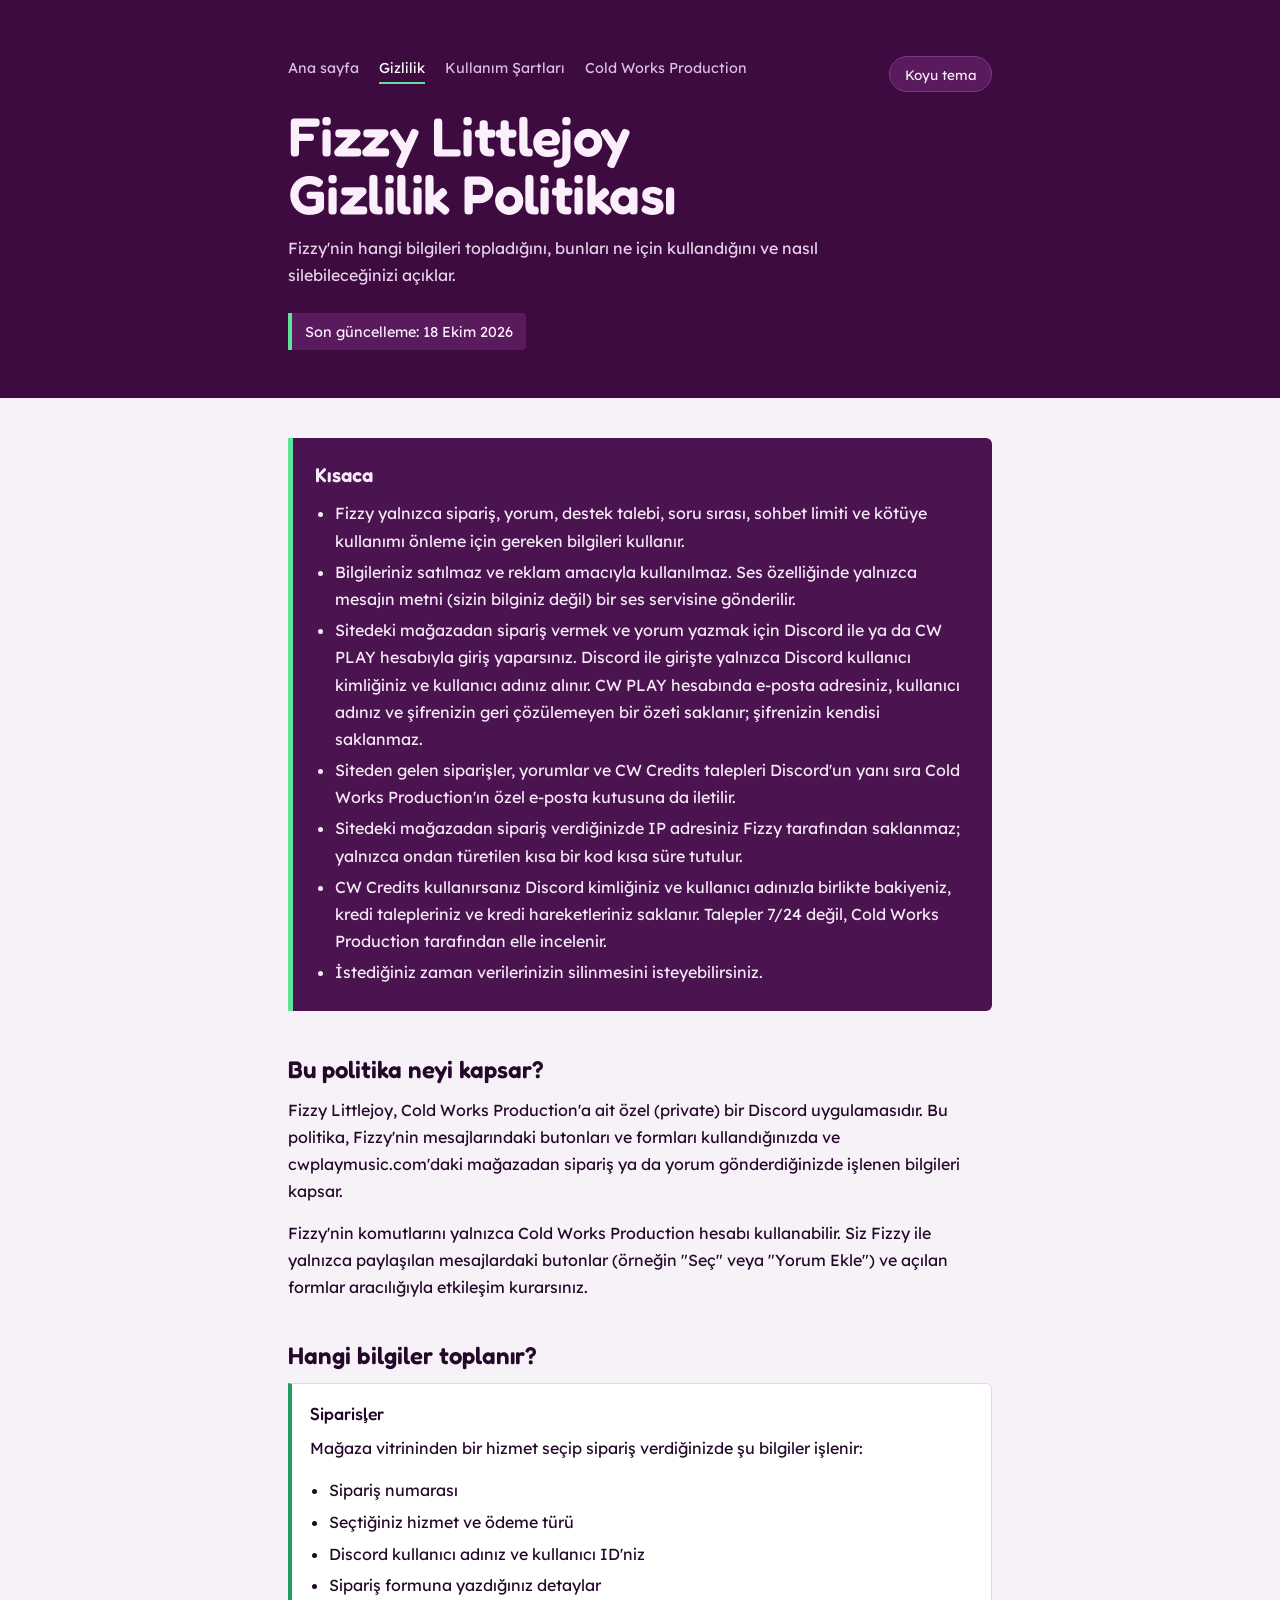
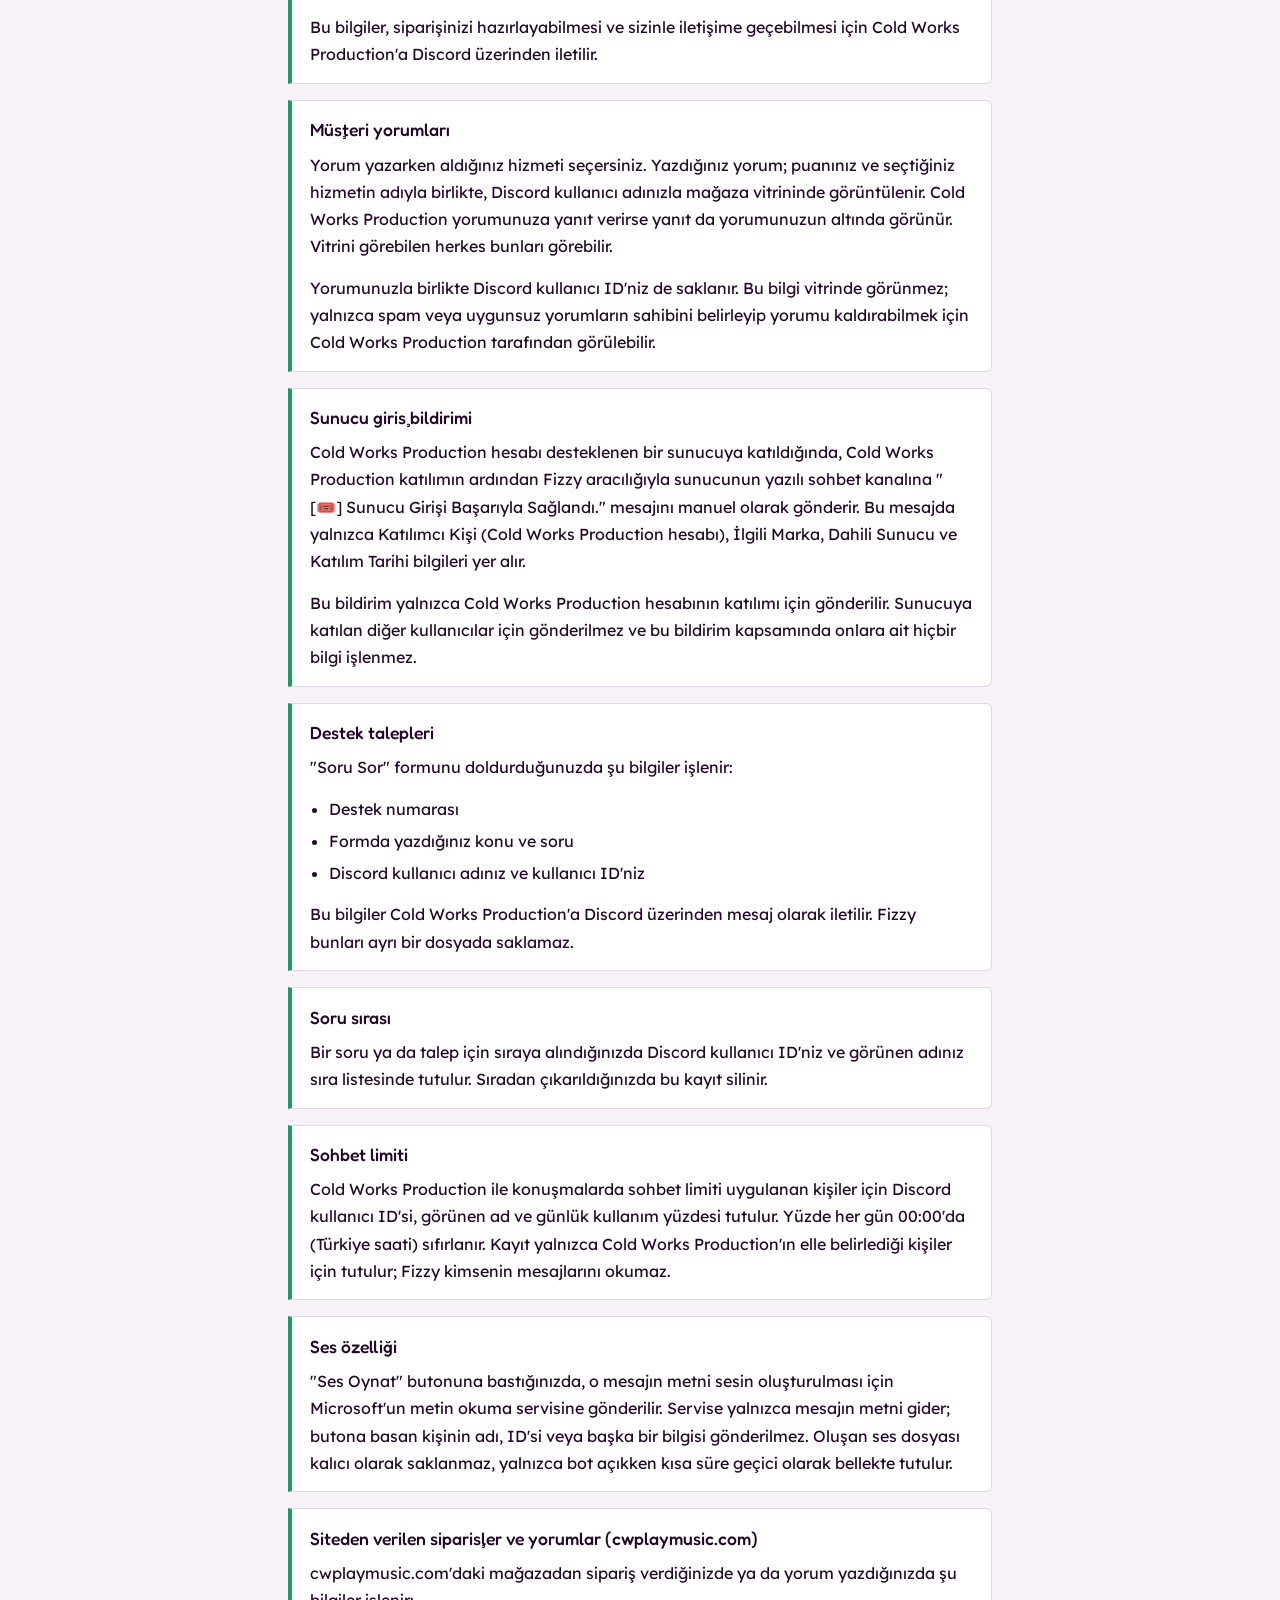
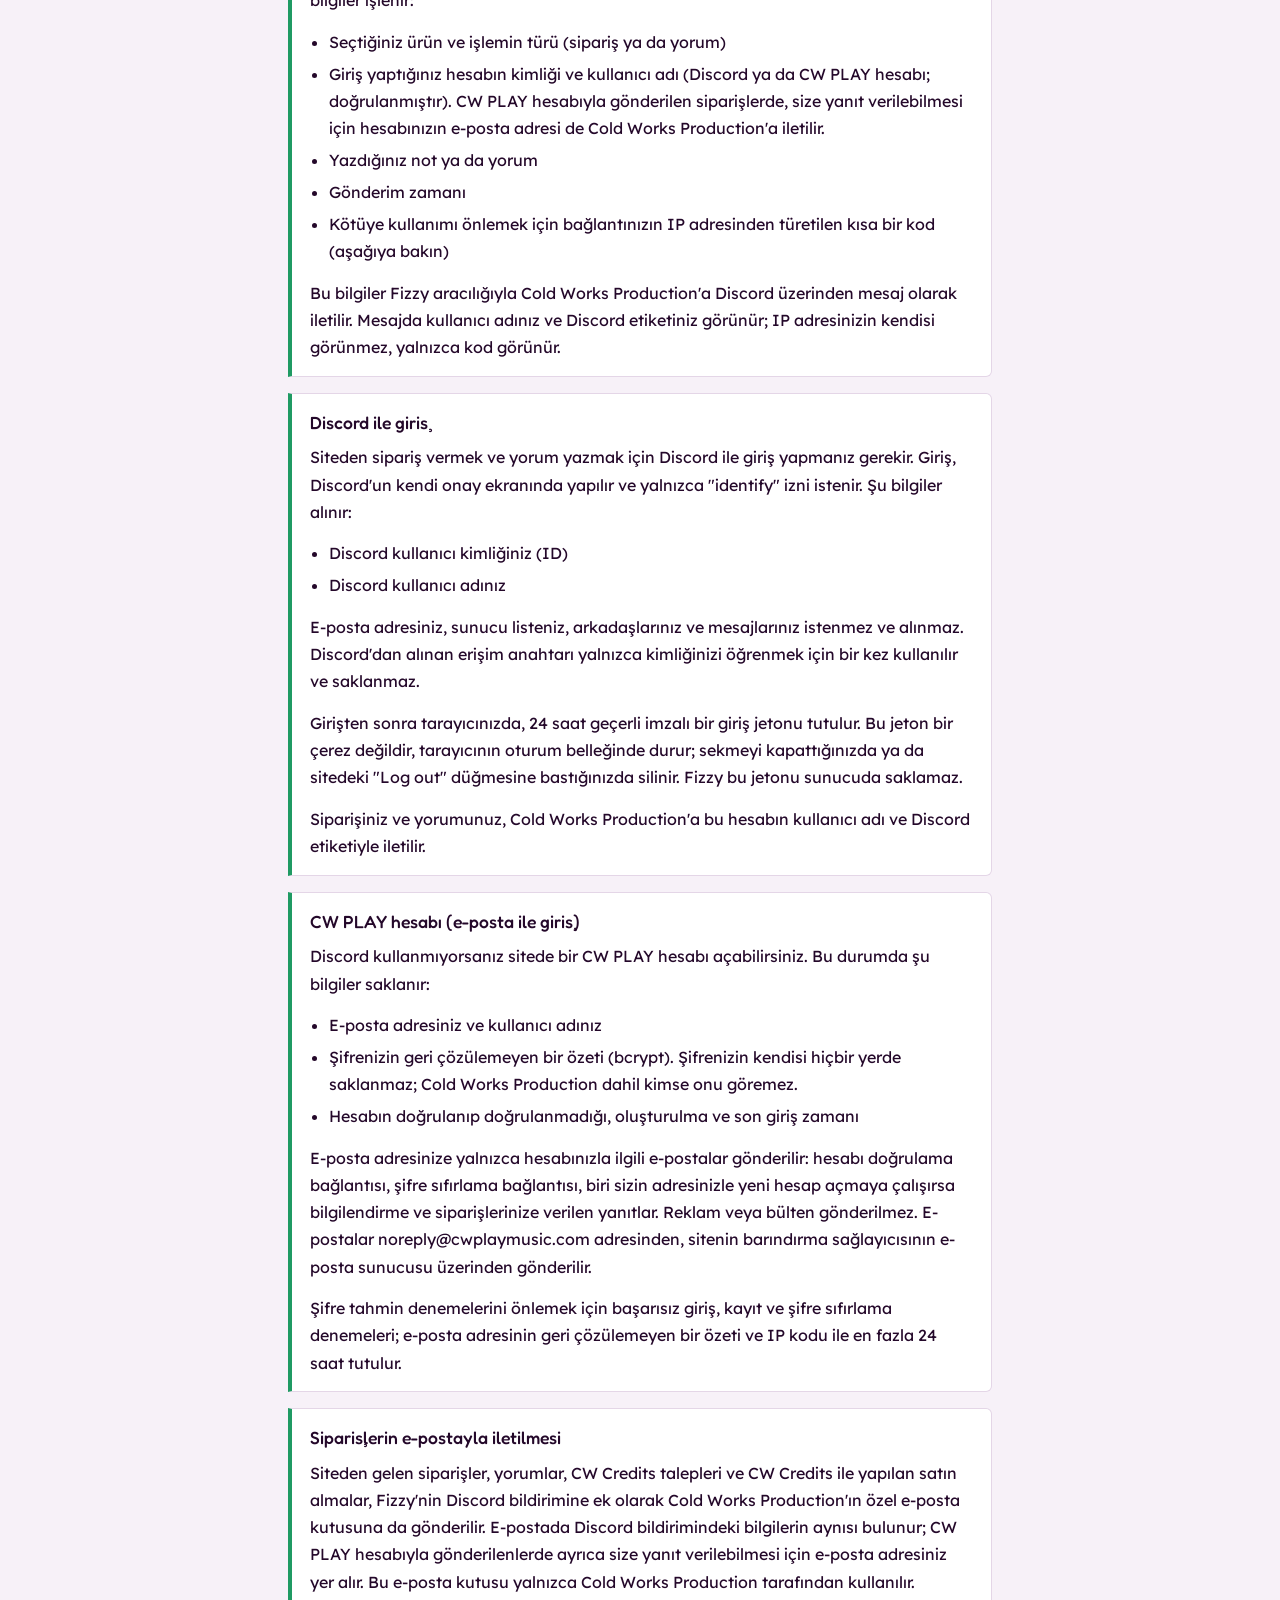
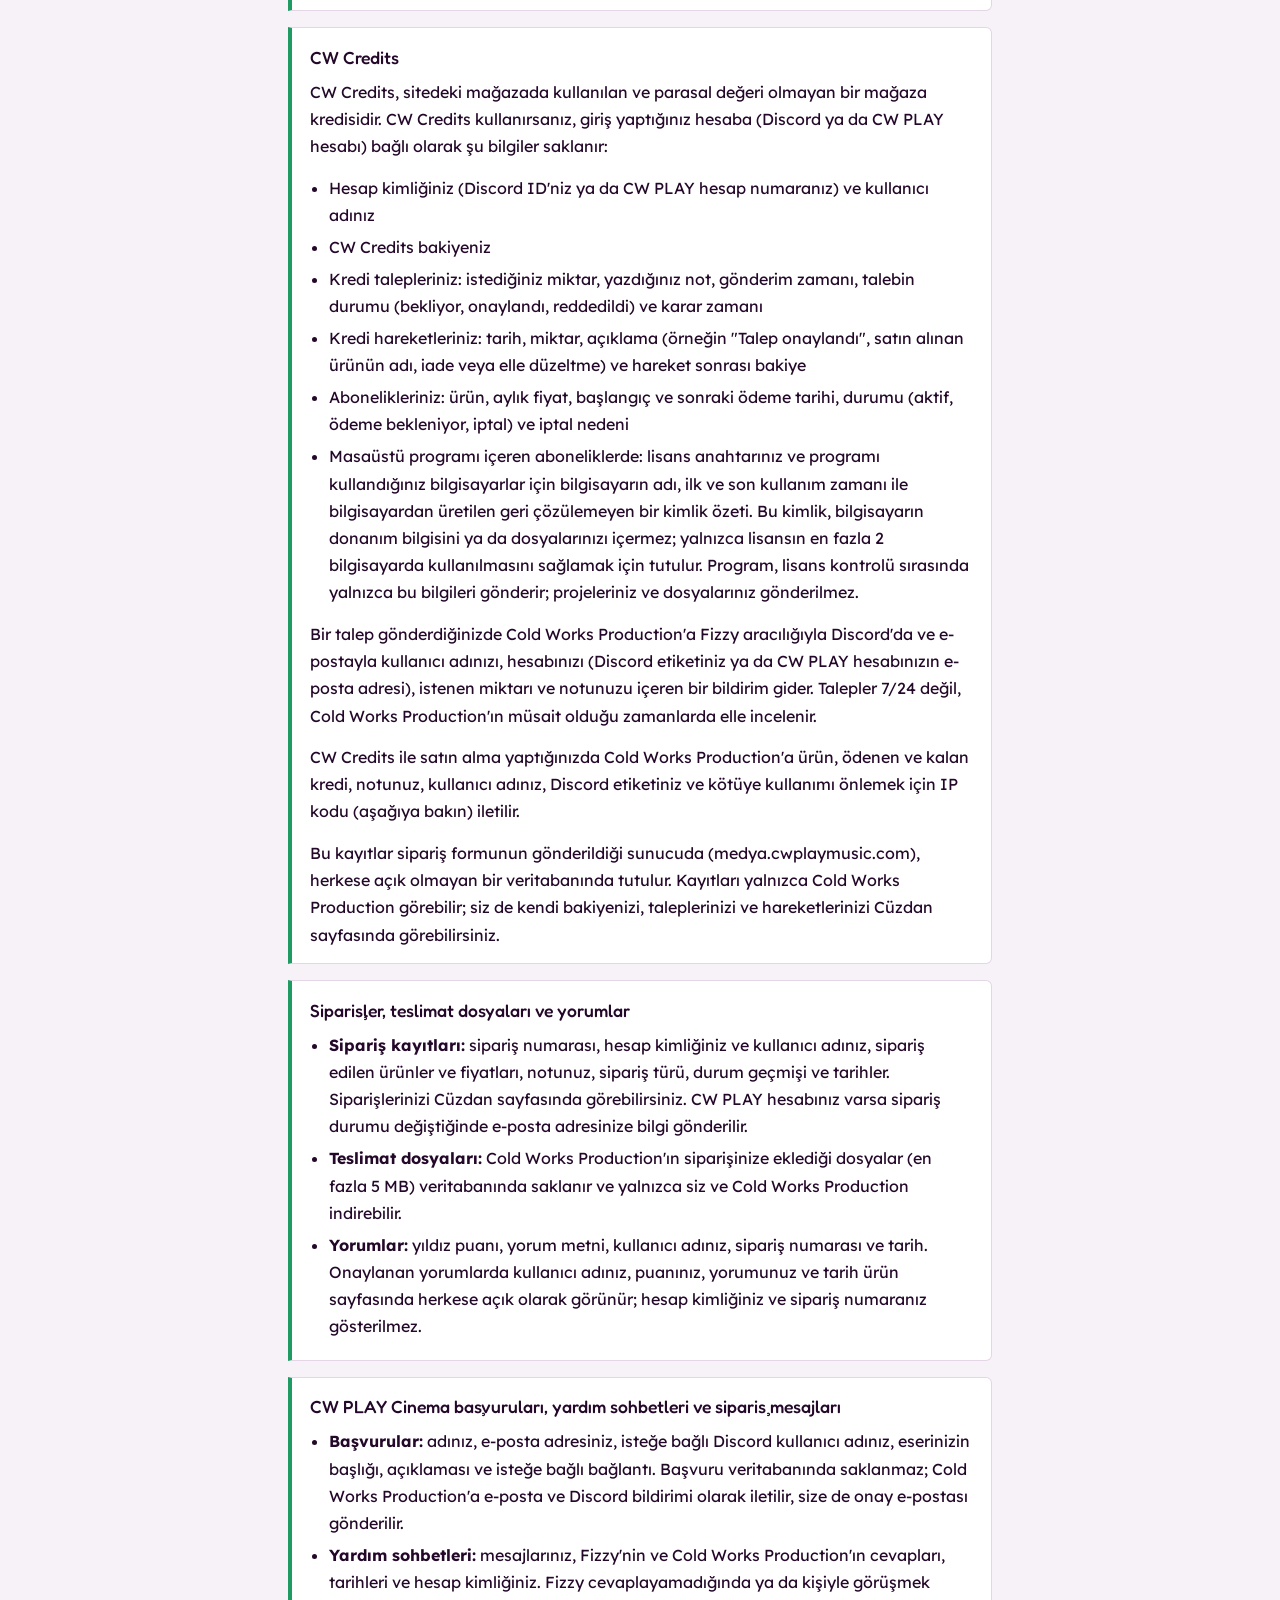
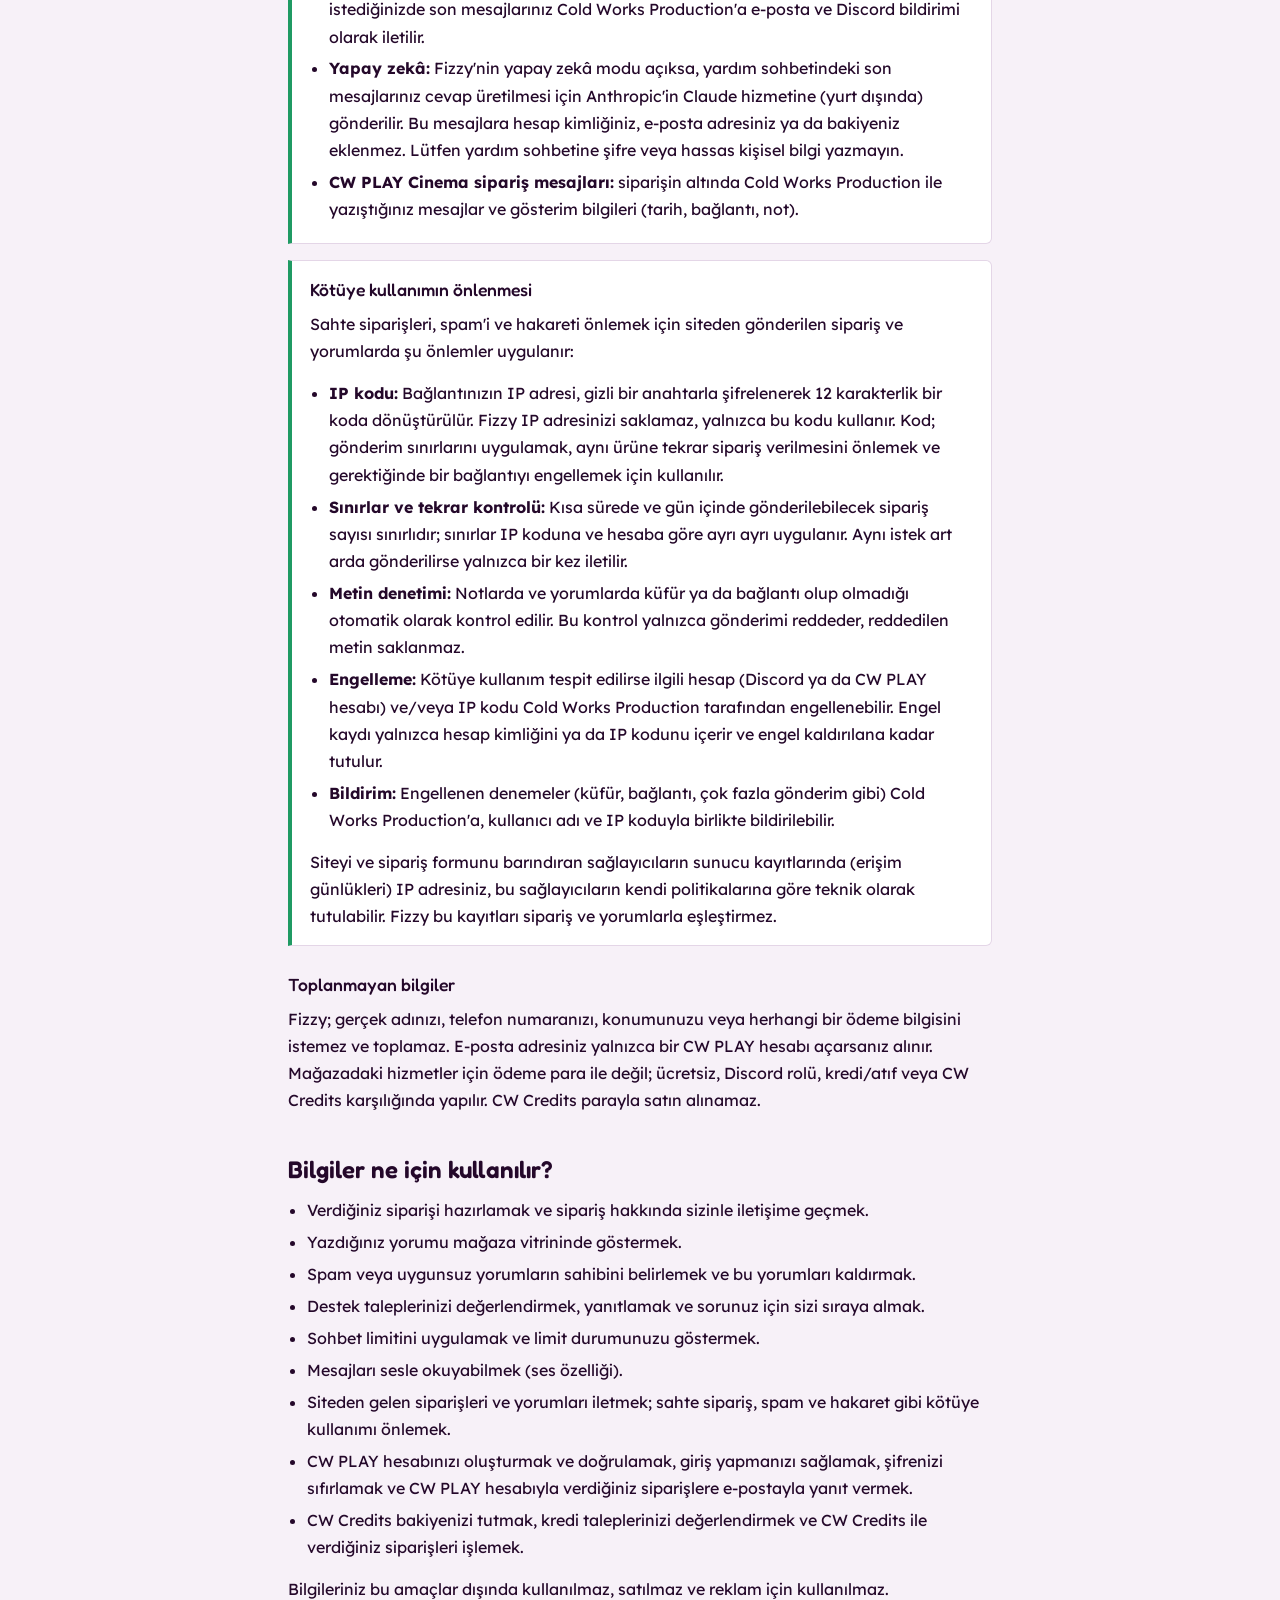
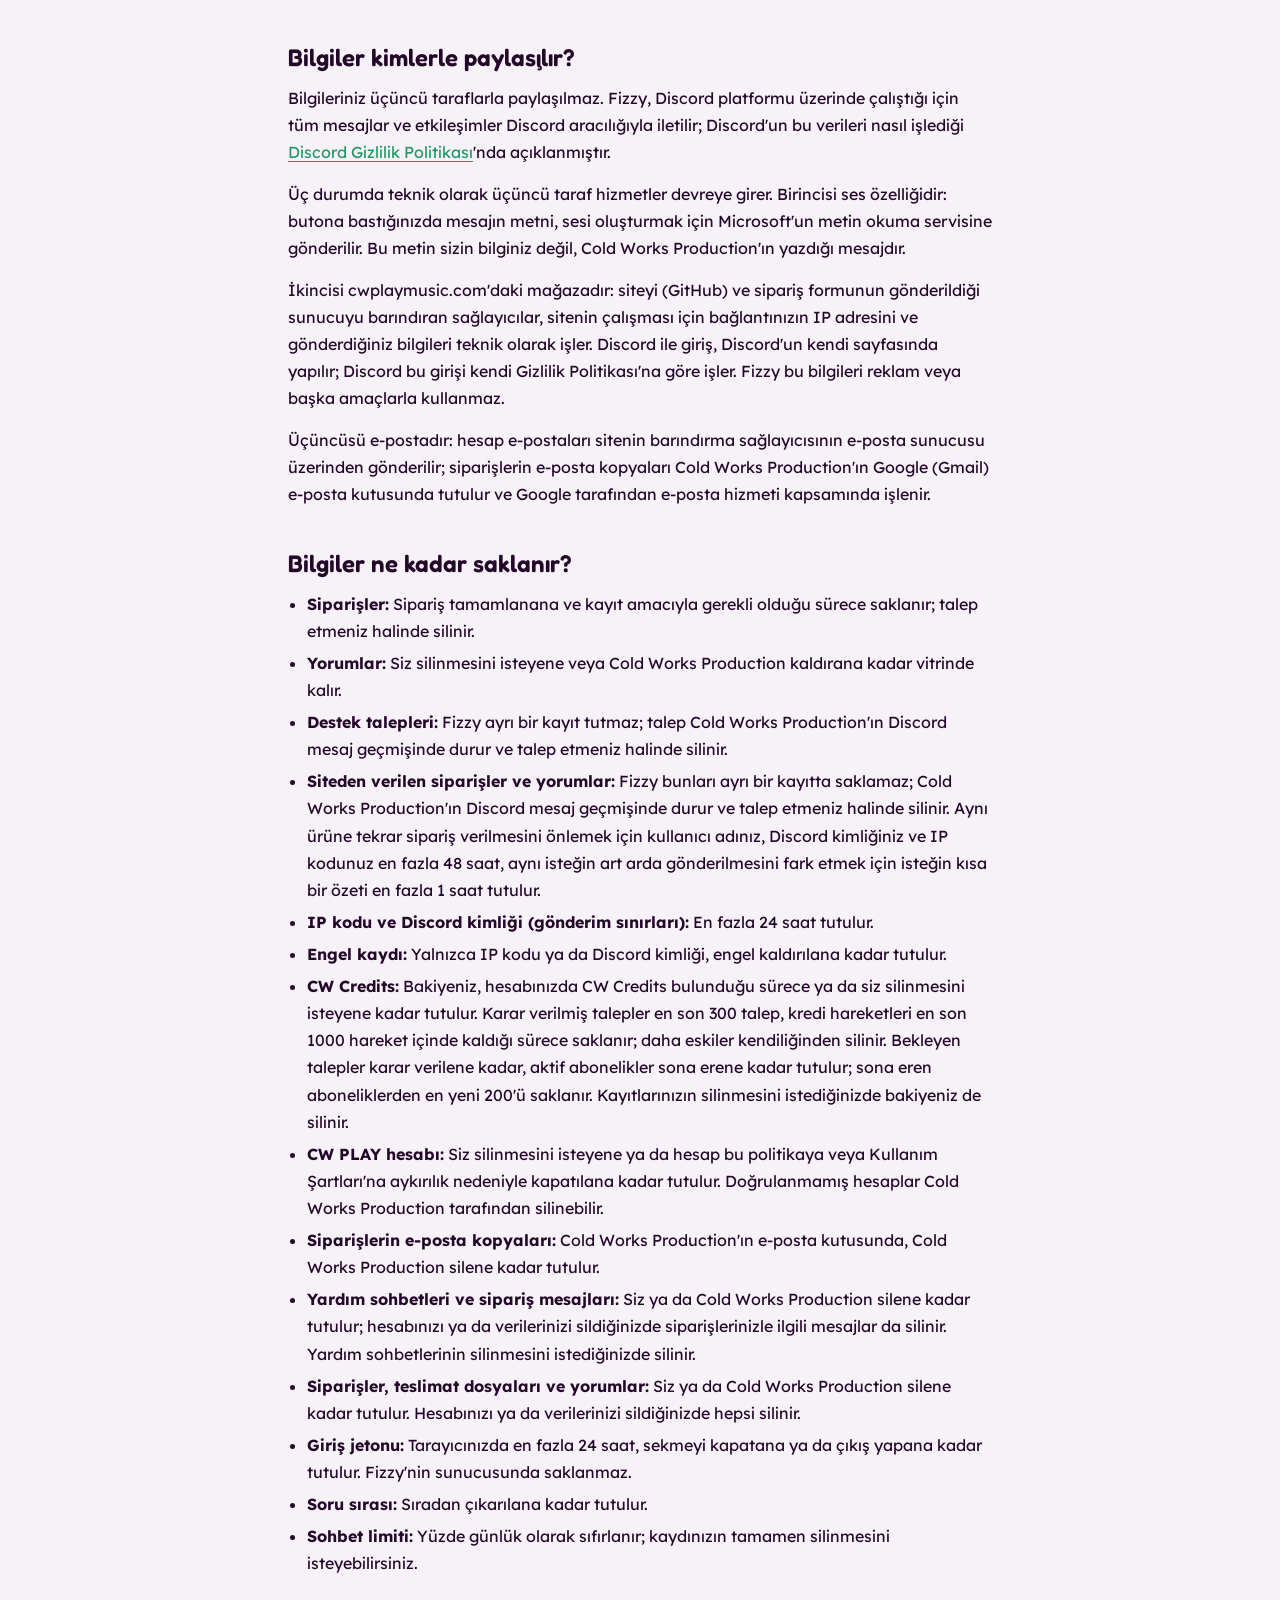
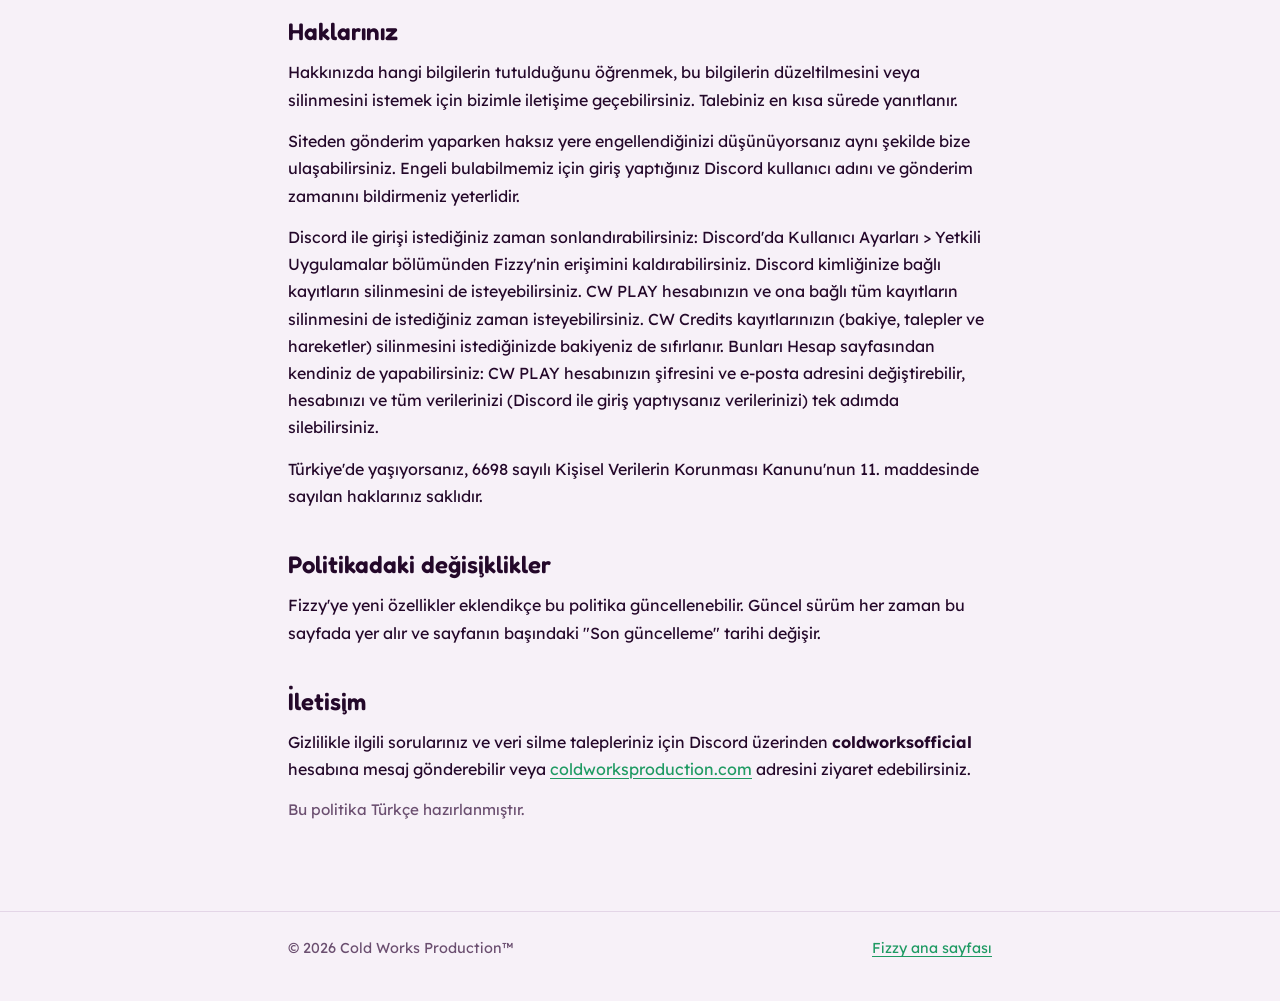
==== commit 36431a62: "Add files via upload" ====
--- a/privacy/index.html
+++ b/privacy/index.html
@@ -154,10 +154,30 @@
           <li>Kredi talepleriniz: istediğiniz miktar, yazdığınız not, gönderim zamanı, talebin durumu (bekliyor, onaylandı, reddedildi) ve karar zamanı</li>
           <li>Kredi hareketleriniz: tarih, miktar, açıklama (örneğin "Talep onaylandı", satın alınan ürünün adı, iade veya elle düzeltme) ve hareket sonrası bakiye</li>
           <li>Abonelikleriniz: ürün, aylık fiyat, başlangıç ve sonraki ödeme tarihi, durumu (aktif, ödeme bekleniyor, iptal) ve iptal nedeni</li>
+          <li>Masaüstü programı içeren aboneliklerde: lisans anahtarınız ve programı kullandığınız bilgisayarlar için bilgisayarın adı, ilk ve son kullanım zamanı ile bilgisayardan üretilen geri çözülemeyen bir kimlik özeti. Bu kimlik, bilgisayarın donanım bilgisini ya da dosyalarınızı içermez; yalnızca lisansın en fazla 2 bilgisayarda kullanılmasını sağlamak için tutulur. Program, lisans kontrolü sırasında yalnızca bu bilgileri gönderir; projeleriniz ve dosyalarınız gönderilmez.</li>
         </ul>
         <p>Bir talep gönderdiğinizde Cold Works Production'a Fizzy aracılığıyla Discord'da ve e-postayla kullanıcı adınızı, hesabınızı (Discord etiketiniz ya da CW PLAY hesabınızın e-posta adresi), istenen miktarı ve notunuzu içeren bir bildirim gider. Talepler 7/24 değil, Cold Works Production'ın müsait olduğu zamanlarda elle incelenir.</p>
         <p>CW Credits ile satın alma yaptığınızda Cold Works Production'a ürün, ödenen ve kalan kredi, notunuz, kullanıcı adınız, Discord etiketiniz ve kötüye kullanımı önlemek için IP kodu (aşağıya bakın) iletilir.</p>
         <p>Bu kayıtlar sipariş formunun gönderildiği sunucuda (medya.cwplaymusic.com), herkese açık olmayan bir veritabanında tutulur. Kayıtları yalnızca Cold Works Production görebilir; siz de kendi bakiyenizi, taleplerinizi ve hareketlerinizi Cüzdan sayfasında görebilirsiniz.</p>
+      </div>
+
+      <div class="data">
+        <h3>Siparişler, teslimat dosyaları ve yorumlar</h3>
+        <ul>
+          <li><strong>Sipariş kayıtları:</strong> sipariş numarası, hesap kimliğiniz ve kullanıcı adınız, sipariş edilen ürünler ve fiyatları, notunuz, sipariş türü, durum geçmişi ve tarihler. Siparişlerinizi Cüzdan sayfasında görebilirsiniz. CW PLAY hesabınız varsa sipariş durumu değiştiğinde e-posta adresinize bilgi gönderilir.</li>
+          <li><strong>Teslimat dosyaları:</strong> Cold Works Production'ın siparişinize eklediği dosyalar (en fazla 5 MB) veritabanında saklanır ve yalnızca siz ve Cold Works Production indirebilir.</li>
+          <li><strong>Yorumlar:</strong> yıldız puanı, yorum metni, kullanıcı adınız, sipariş numarası ve tarih. Onaylanan yorumlarda kullanıcı adınız, puanınız, yorumunuz ve tarih ürün sayfasında herkese açık olarak görünür; hesap kimliğiniz ve sipariş numaranız gösterilmez.</li>
+        </ul>
+      </div>
+
+      <div class="data">
+        <h3>CW PLAY Cinema başvuruları, yardım sohbetleri ve sipariş mesajları</h3>
+        <ul>
+          <li><strong>Başvurular:</strong> adınız, e-posta adresiniz, isteğe bağlı Discord kullanıcı adınız, eserinizin başlığı, açıklaması ve isteğe bağlı bağlantı. Başvuru veritabanında saklanmaz; Cold Works Production'a e-posta ve Discord bildirimi olarak iletilir, size de onay e-postası gönderilir.</li>
+          <li><strong>Yardım sohbetleri:</strong> mesajlarınız, Fizzy'nin ve Cold Works Production'ın cevapları, tarihleri ve hesap kimliğiniz. Fizzy cevaplayamadığında ya da kişiyle görüşmek istediğinizde son mesajlarınız Cold Works Production'a e-posta ve Discord bildirimi olarak iletilir.</li>
+          <li><strong>Yapay zekâ:</strong> Fizzy'nin yapay zekâ modu açıksa, yardım sohbetindeki son mesajlarınız cevap üretilmesi için Anthropic'in Claude hizmetine (yurt dışında) gönderilir. Bu mesajlara hesap kimliğiniz, e-posta adresiniz ya da bakiyeniz eklenmez. Lütfen yardım sohbetine şifre veya hassas kişisel bilgi yazmayın.</li>
+          <li><strong>CW PLAY Cinema sipariş mesajları:</strong> siparişin altında Cold Works Production ile yazıştığınız mesajlar ve gösterim bilgileri (tarih, bağlantı, not).</li>
+        </ul>
       </div>
 
       <div class="data">
@@ -213,6 +233,8 @@
         <li><strong>CW Credits:</strong> Bakiyeniz, hesabınızda CW Credits bulunduğu sürece ya da siz silinmesini isteyene kadar tutulur. Karar verilmiş talepler en son 300 talep, kredi hareketleri en son 1000 hareket içinde kaldığı sürece saklanır; daha eskiler kendiliğinden silinir. Bekleyen talepler karar verilene kadar, aktif abonelikler sona erene kadar tutulur; sona eren aboneliklerden en yeni 200'ü saklanır. Kayıtlarınızın silinmesini istediğinizde bakiyeniz de silinir.</li>
         <li><strong>CW PLAY hesabı:</strong> Siz silinmesini isteyene ya da hesap bu politikaya veya Kullanım Şartları'na aykırılık nedeniyle kapatılana kadar tutulur. Doğrulanmamış hesaplar Cold Works Production tarafından silinebilir.</li>
         <li><strong>Siparişlerin e-posta kopyaları:</strong> Cold Works Production'ın e-posta kutusunda, Cold Works Production silene kadar tutulur.</li>
+        <li><strong>Yardım sohbetleri ve sipariş mesajları:</strong> Siz ya da Cold Works Production silene kadar tutulur; hesabınızı ya da verilerinizi sildiğinizde siparişlerinizle ilgili mesajlar da silinir. Yardım sohbetlerinin silinmesini istediğinizde silinir.</li>
+        <li><strong>Siparişler, teslimat dosyaları ve yorumlar:</strong> Siz ya da Cold Works Production silene kadar tutulur. Hesabınızı ya da verilerinizi sildiğinizde hepsi silinir.</li>
         <li><strong>Giriş jetonu:</strong> Tarayıcınızda en fazla 24 saat, sekmeyi kapatana ya da çıkış yapana kadar tutulur. Fizzy'nin sunucusunda saklanmaz.</li>
         <li><strong>Soru sırası:</strong> Sıradan çıkarılana kadar tutulur.</li>
         <li><strong>Sohbet limiti:</strong> Yüzde günlük olarak sıfırlanır; kaydınızın tamamen silinmesini isteyebilirsiniz.</li>
@@ -223,7 +245,7 @@
       <h2>Haklarınız</h2>
       <p>Hakkınızda hangi bilgilerin tutulduğunu öğrenmek, bu bilgilerin düzeltilmesini veya silinmesini istemek için bizimle iletişime geçebilirsiniz. Talebiniz en kısa sürede yanıtlanır.</p>
       <p>Siteden gönderim yaparken haksız yere engellendiğinizi düşünüyorsanız aynı şekilde bize ulaşabilirsiniz. Engeli bulabilmemiz için giriş yaptığınız Discord kullanıcı adını ve gönderim zamanını bildirmeniz yeterlidir.</p>
-      <p>Discord ile girişi istediğiniz zaman sonlandırabilirsiniz: Discord'da Kullanıcı Ayarları > Yetkili Uygulamalar bölümünden Fizzy'nin erişimini kaldırabilirsiniz. Discord kimliğinize bağlı kayıtların silinmesini de isteyebilirsiniz. CW PLAY hesabınızın ve ona bağlı tüm kayıtların silinmesini de istediğiniz zaman isteyebilirsiniz. CW Credits kayıtlarınızın (bakiye, talepler ve hareketler) silinmesini istediğinizde bakiyeniz de sıfırlanır.</p>
+      <p>Discord ile girişi istediğiniz zaman sonlandırabilirsiniz: Discord'da Kullanıcı Ayarları > Yetkili Uygulamalar bölümünden Fizzy'nin erişimini kaldırabilirsiniz. Discord kimliğinize bağlı kayıtların silinmesini de isteyebilirsiniz. CW PLAY hesabınızın ve ona bağlı tüm kayıtların silinmesini de istediğiniz zaman isteyebilirsiniz. CW Credits kayıtlarınızın (bakiye, talepler ve hareketler) silinmesini istediğinizde bakiyeniz de sıfırlanır. Bunları Hesap sayfasından kendiniz de yapabilirsiniz: CW PLAY hesabınızın şifresini ve e-posta adresini değiştirebilir, hesabınızı ve tüm verilerinizi (Discord ile giriş yaptıysanız verilerinizi) tek adımda silebilirsiniz.</p>
       <p>Türkiye'de yaşıyorsanız, 6698 sayılı Kişisel Verilerin Korunması Kanunu'nun 11. maddesinde sayılan haklarınız saklıdır.</p>
     </section>
 
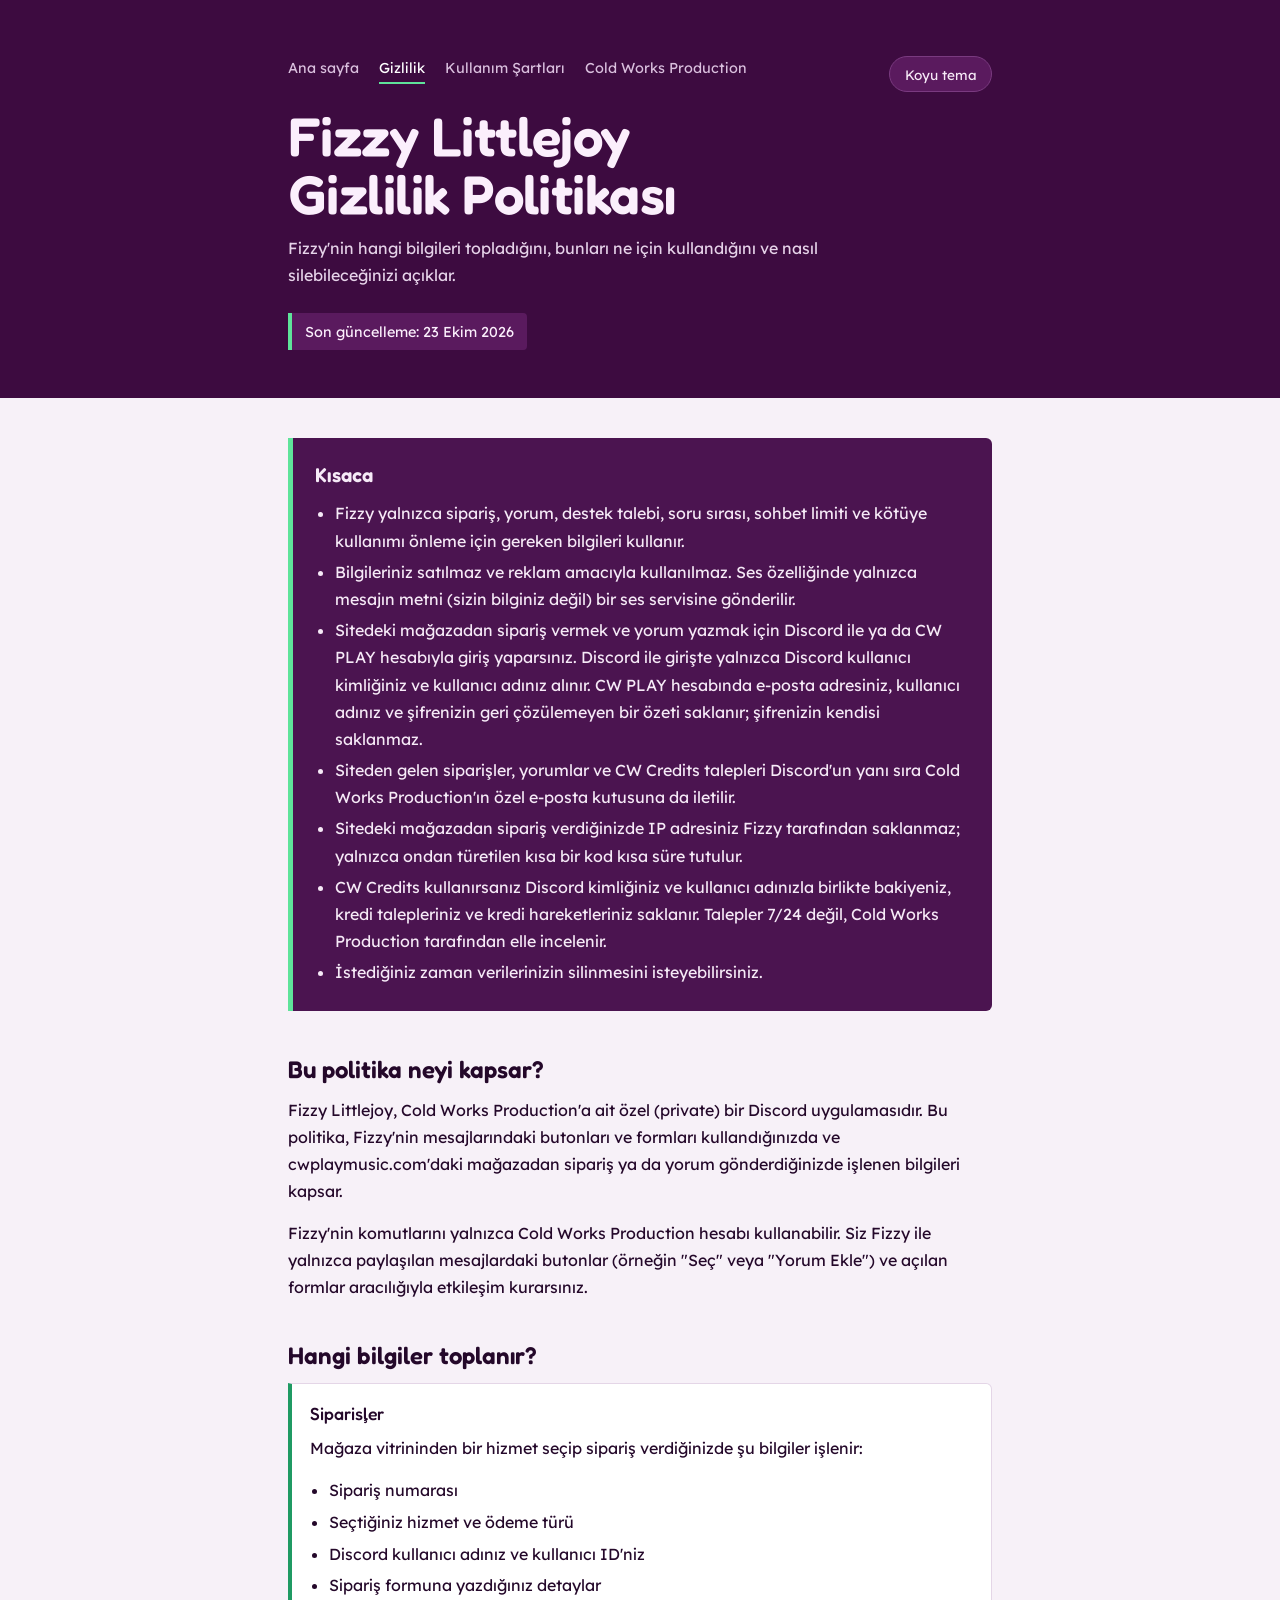
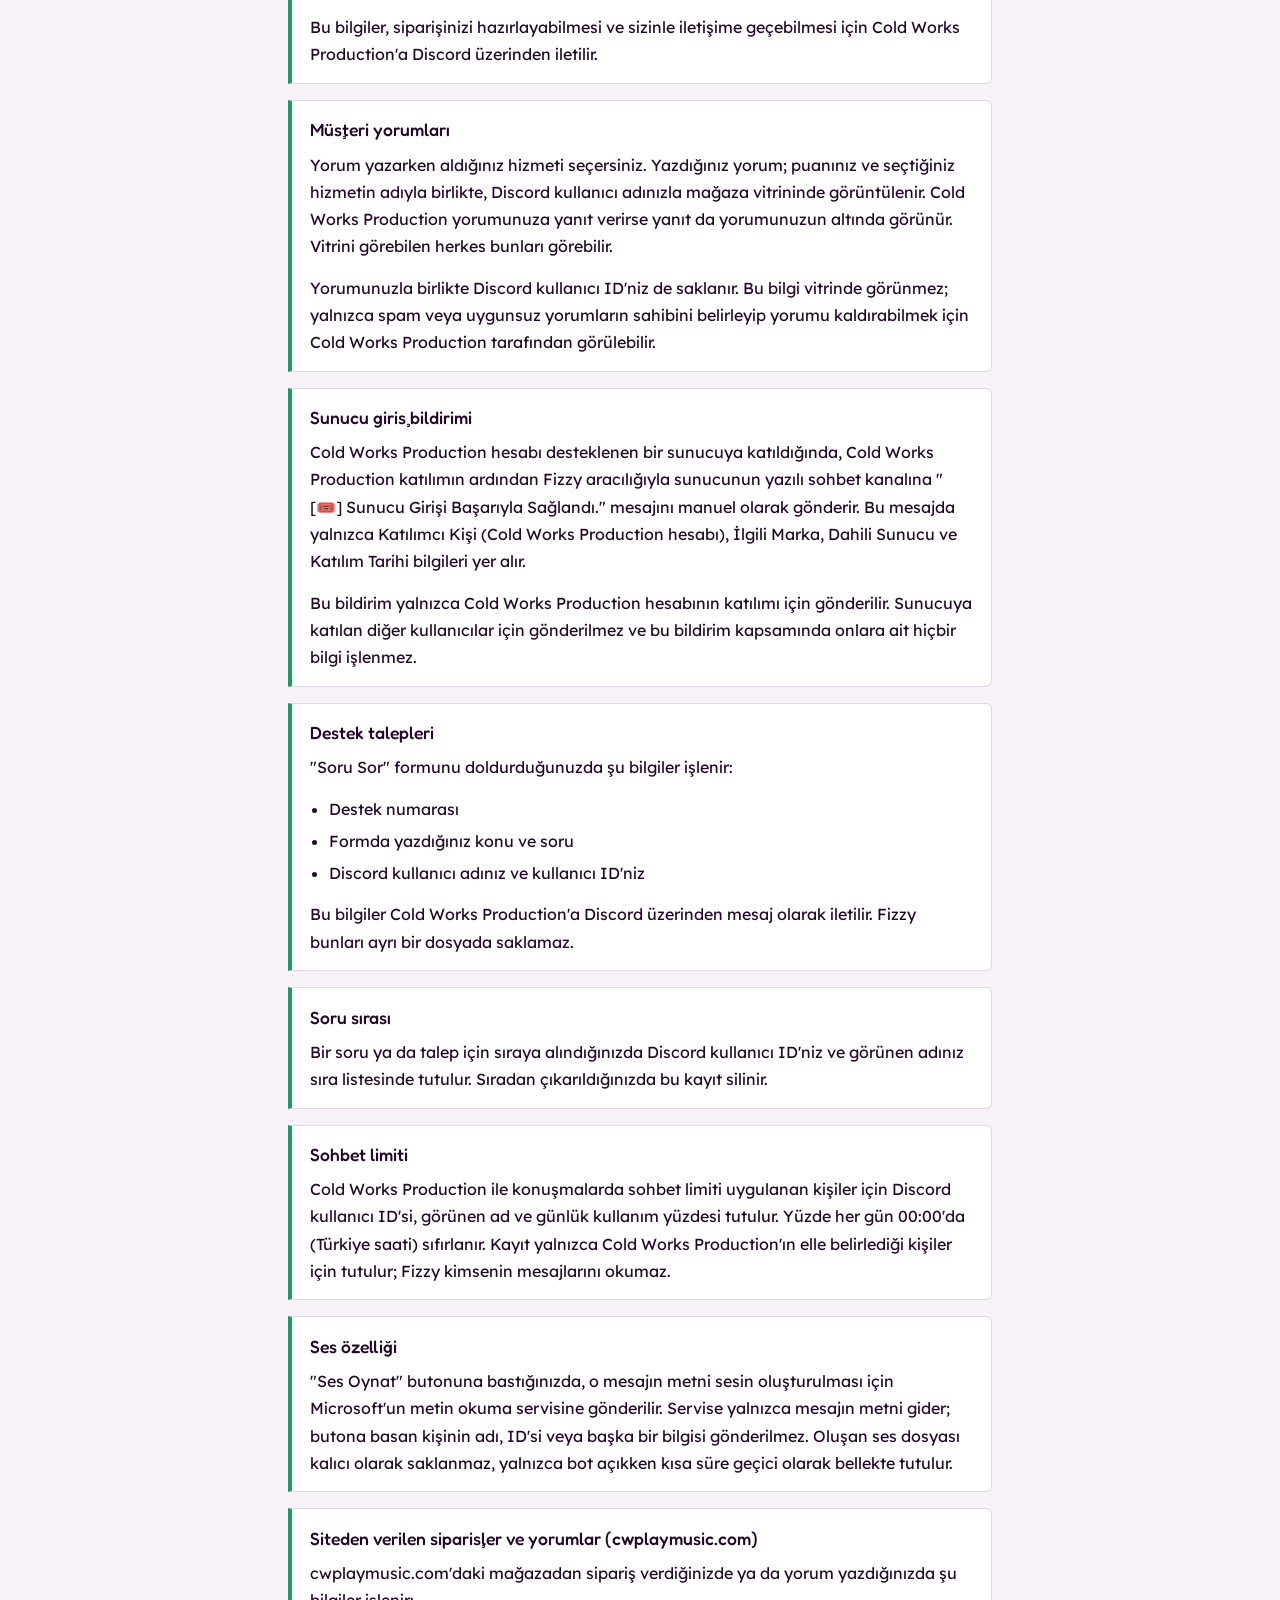
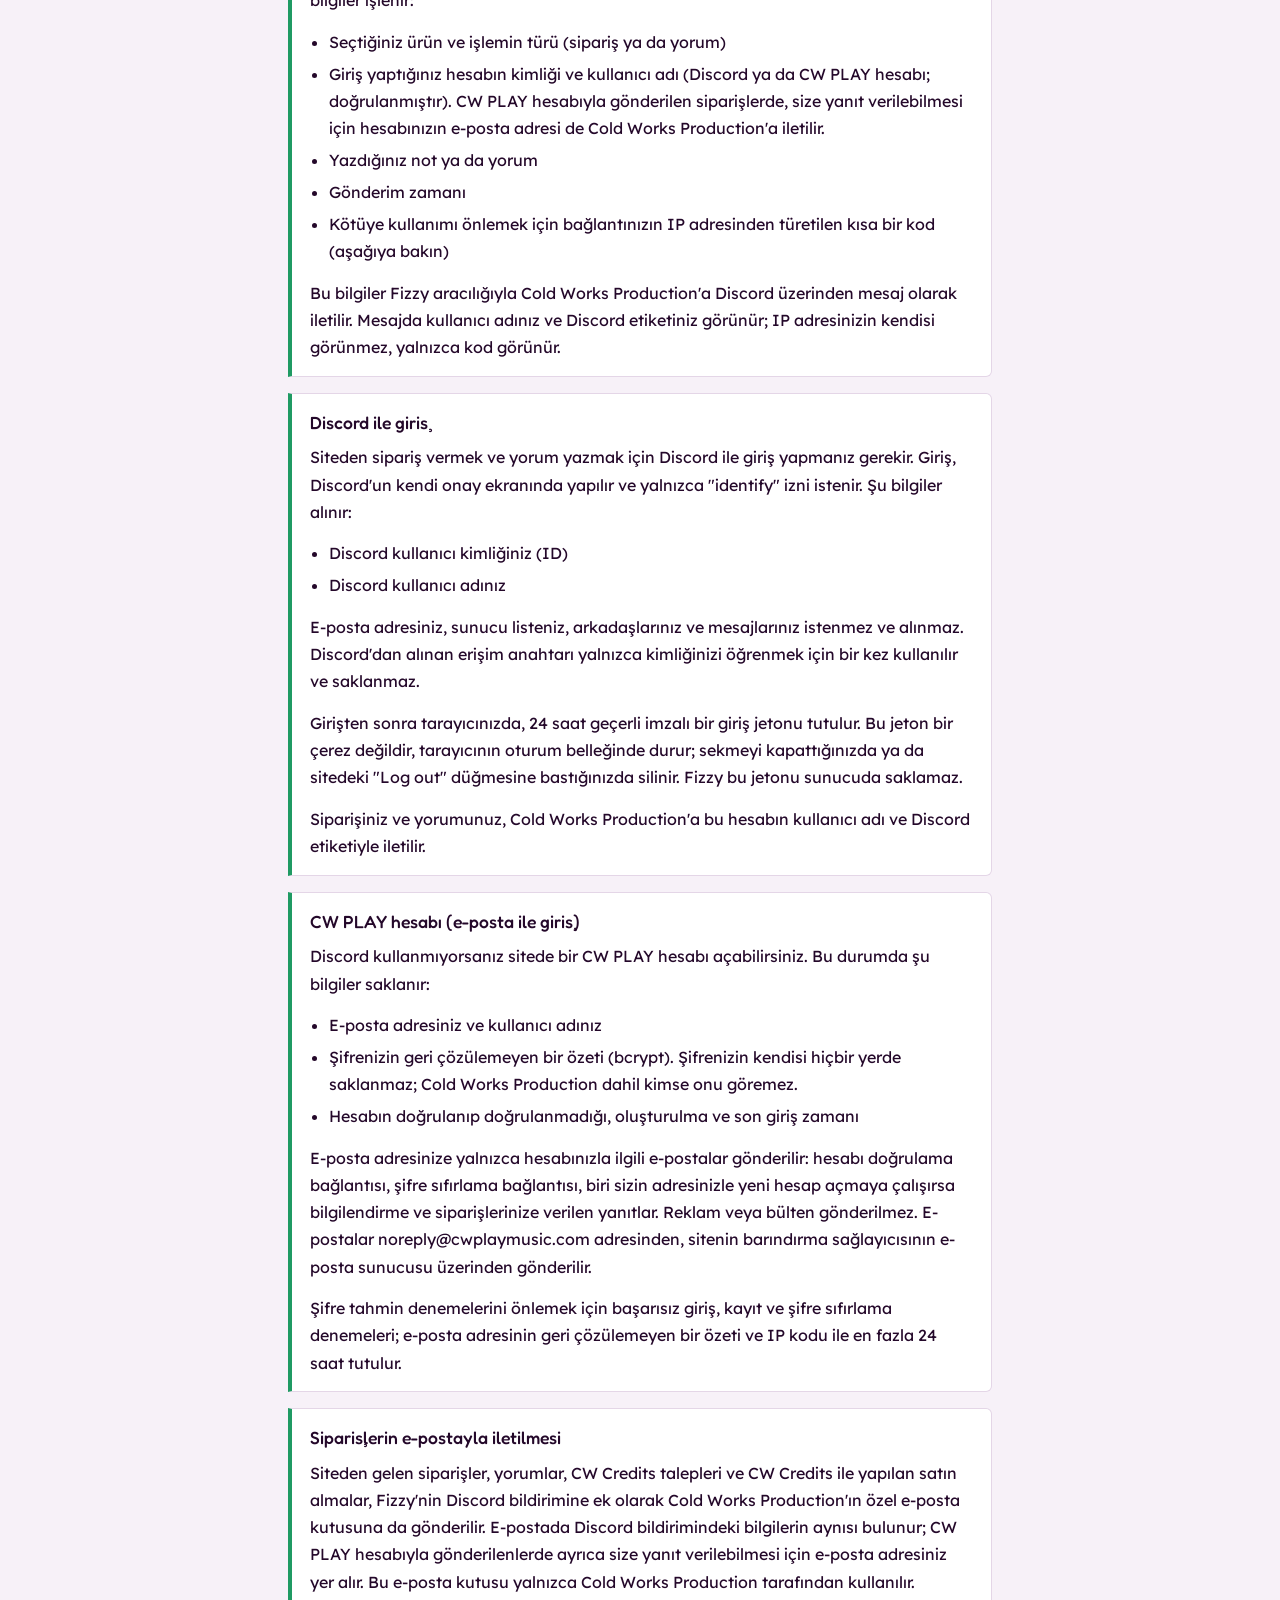
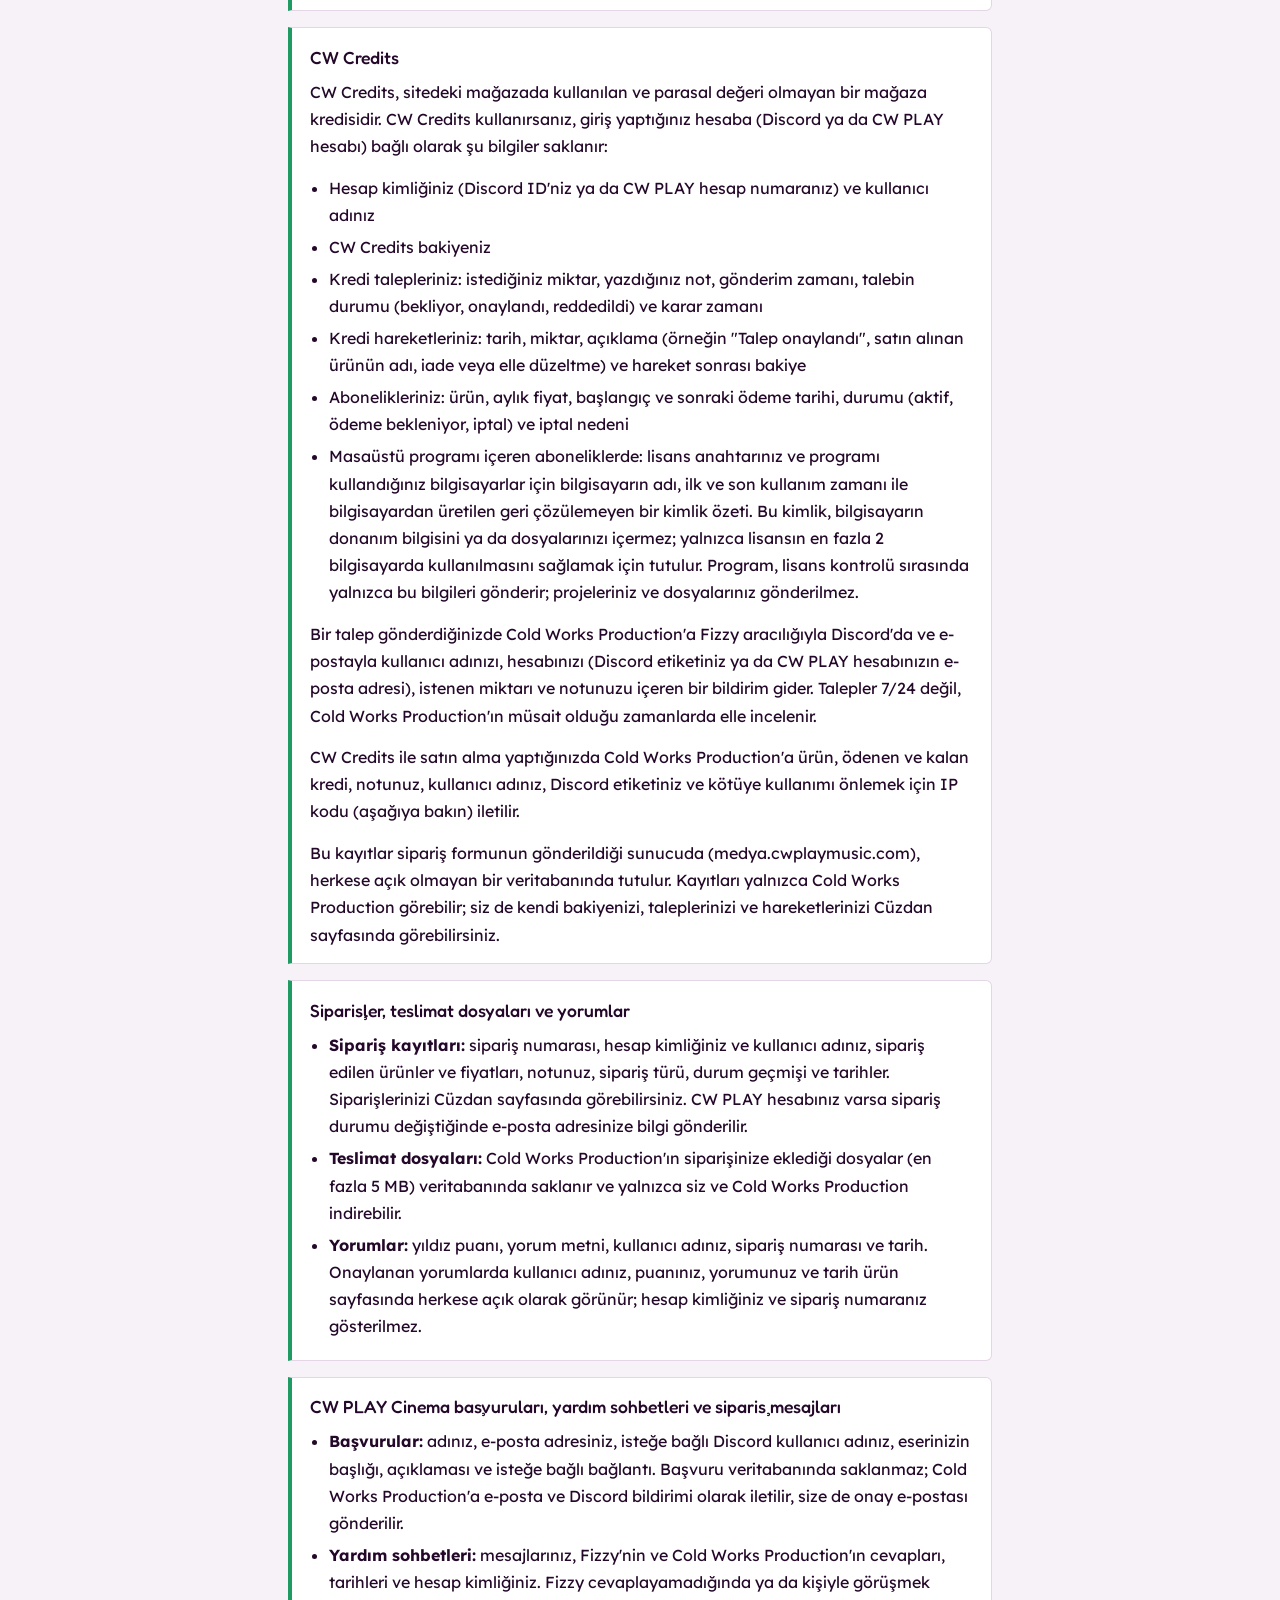
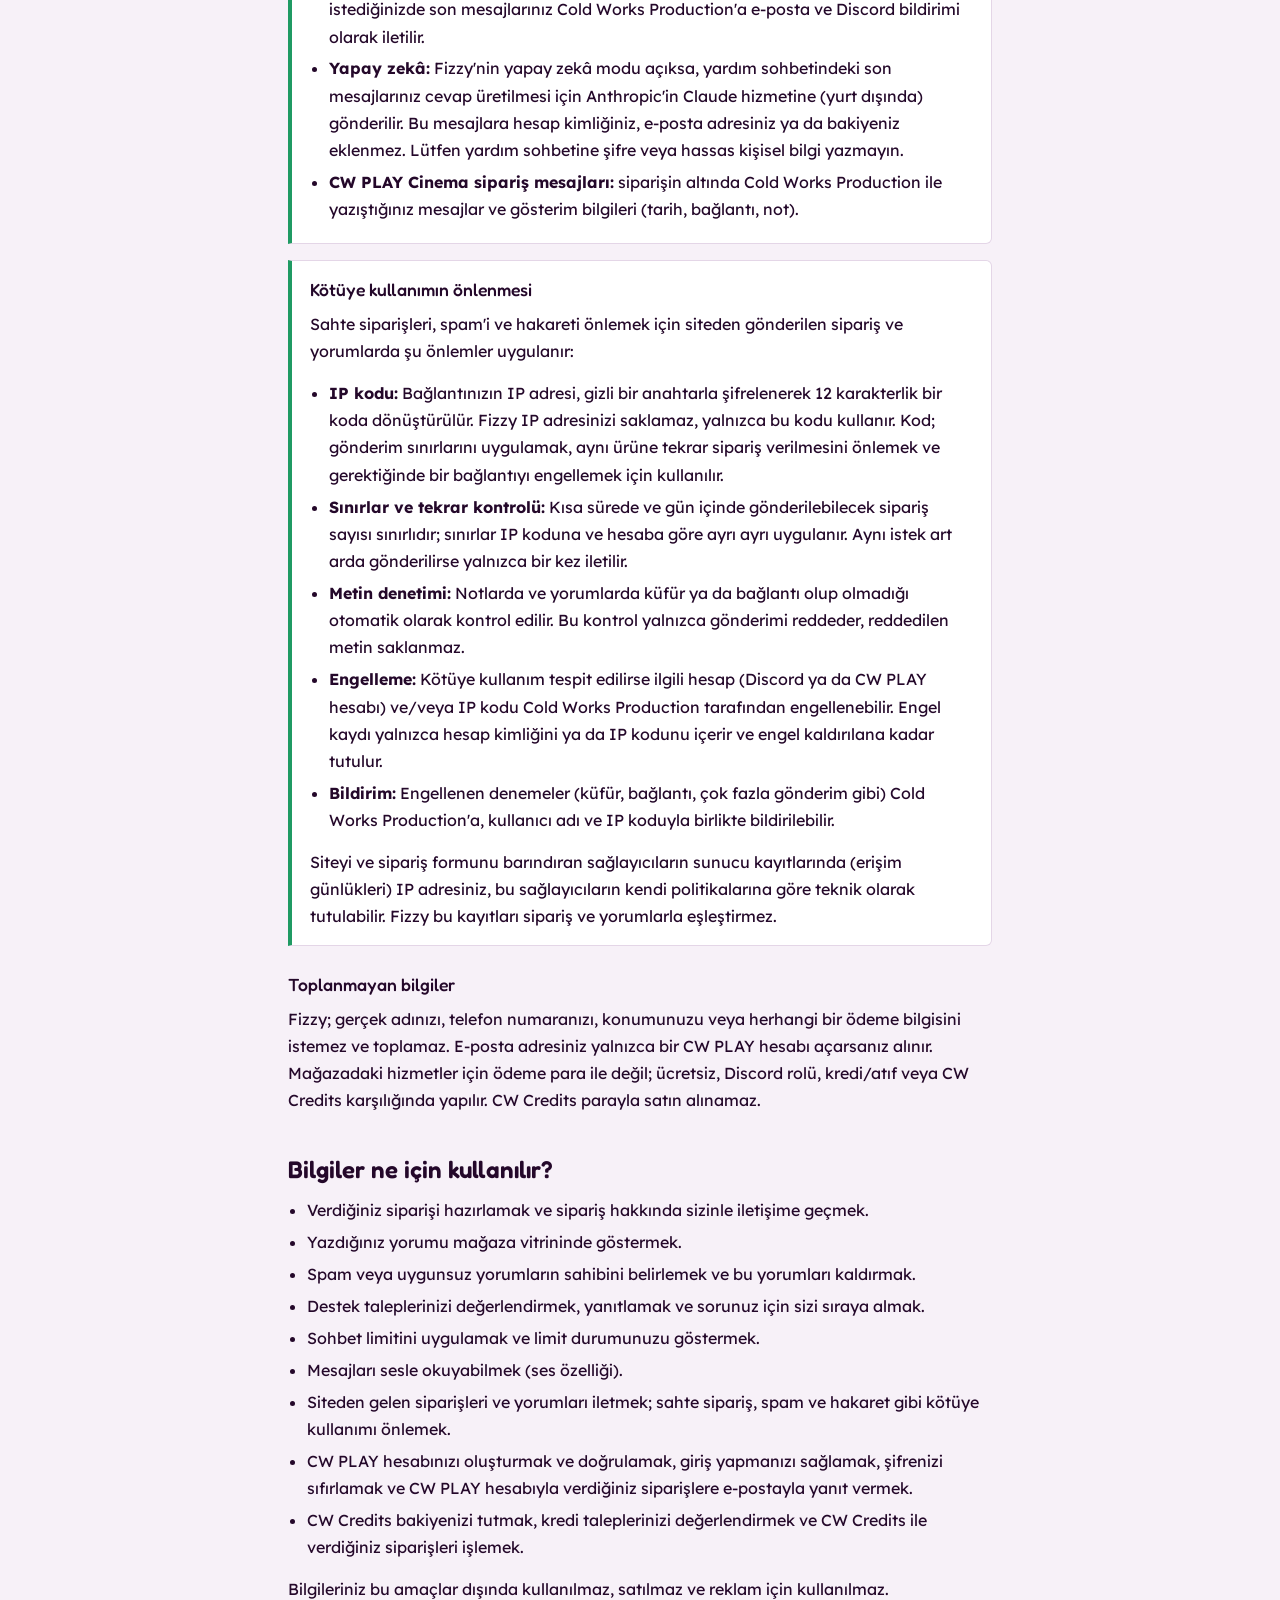
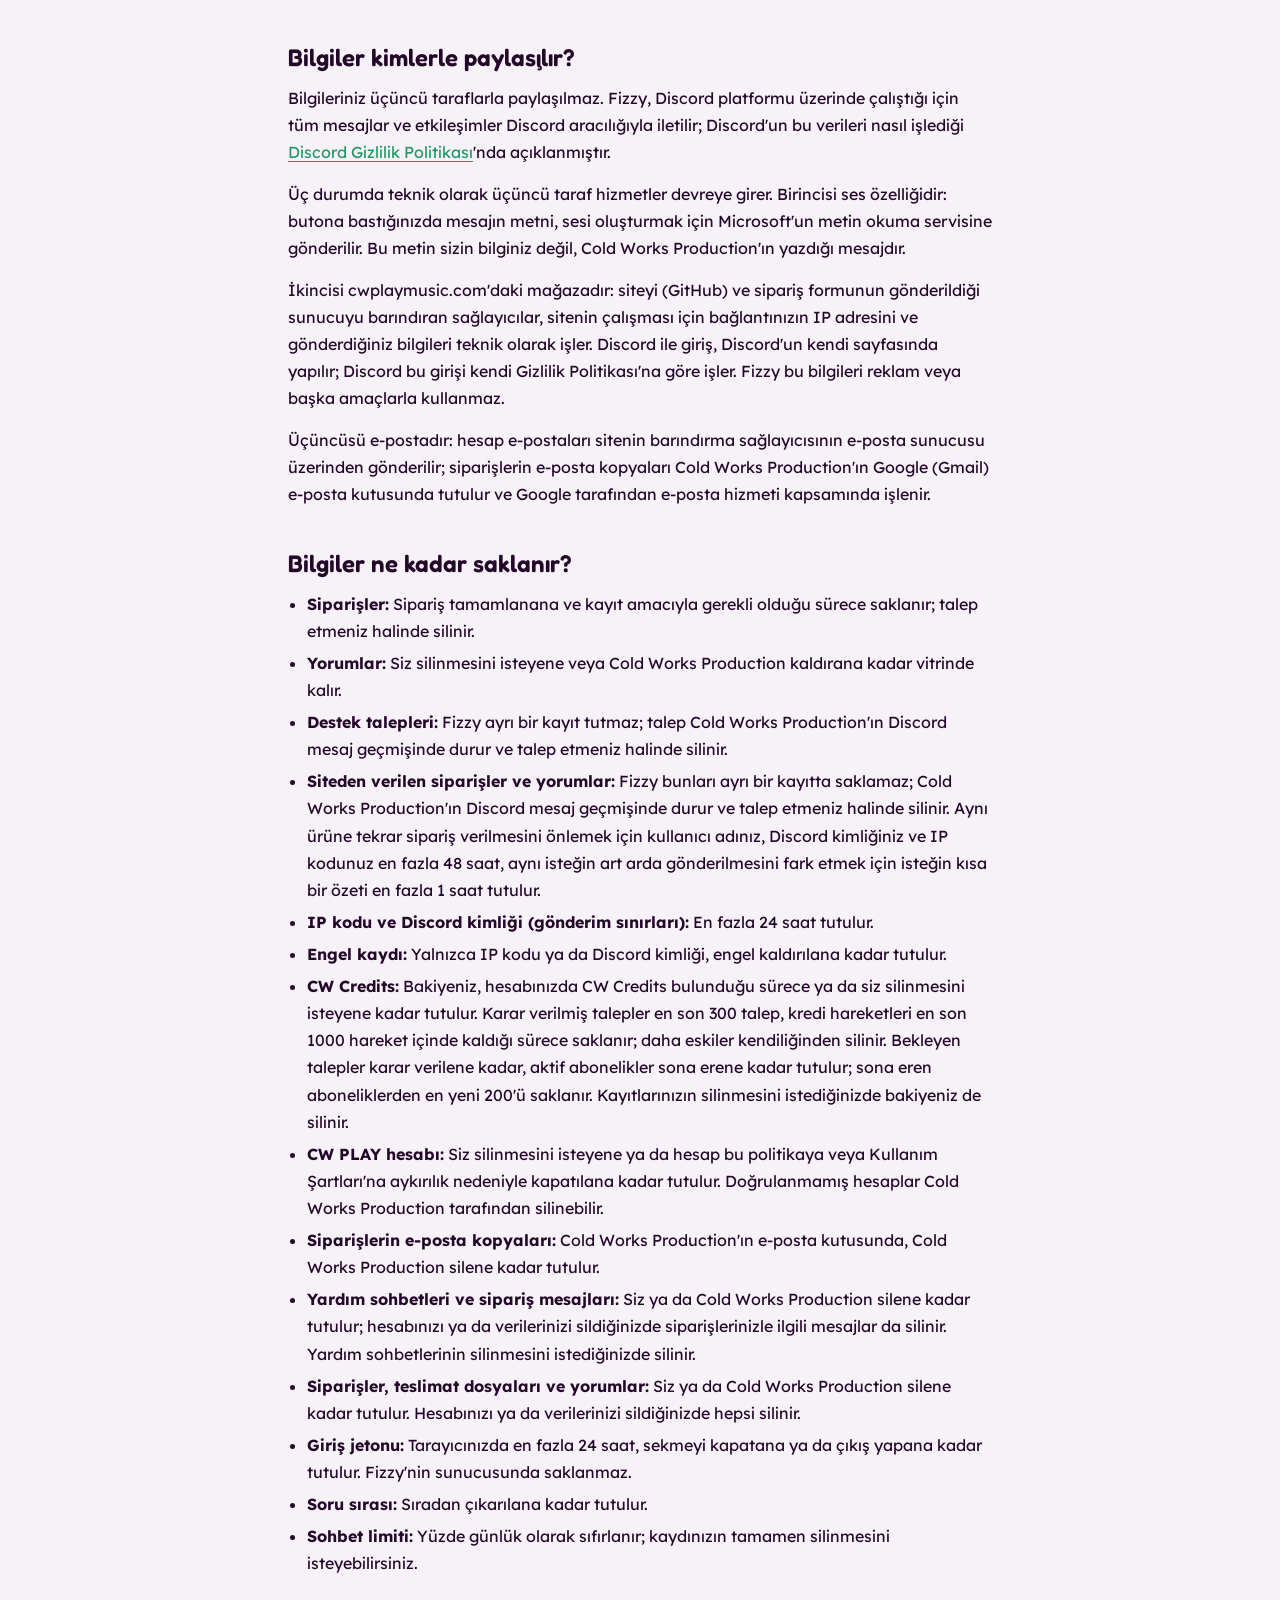
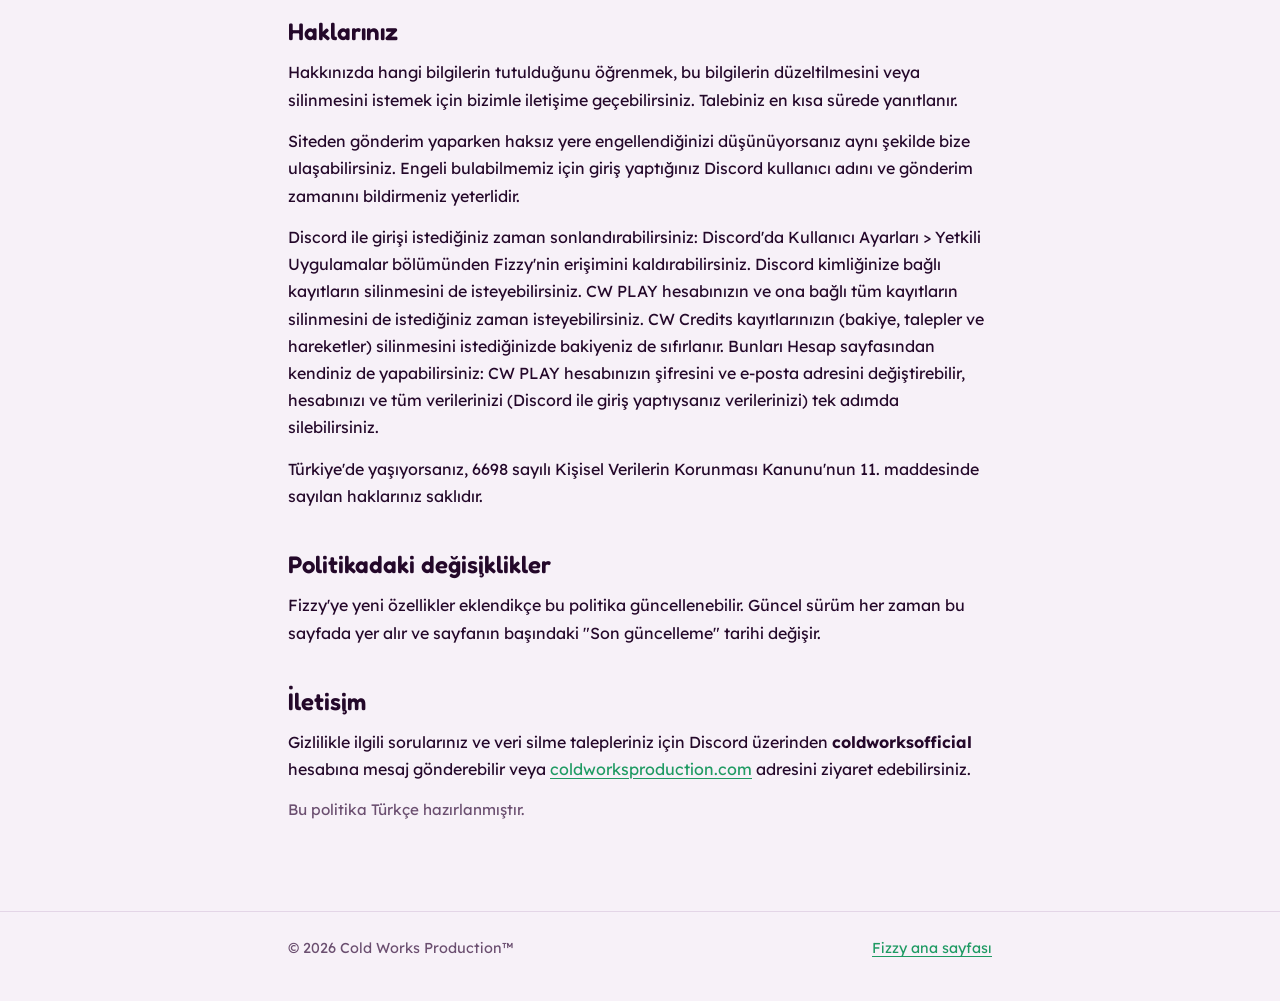
==== commit 129cddec: "Add files via upload" ====
--- a/privacy/index.html
+++ b/privacy/index.html
@@ -24,7 +24,7 @@
     </nav>
     <h1>Fizzy Littlejoy<br>Gizlilik Politikası</h1>
     <p>Fizzy'nin hangi bilgileri topladığını, bunları ne için kullandığını ve nasıl silebileceğinizi açıklar.</p>
-    <div class="updated">Son güncelleme: 18 Ekim 2026</div>
+    <div class="updated">Son güncelleme: 23 Ekim 2026</div>
   </div>
 </header>
 
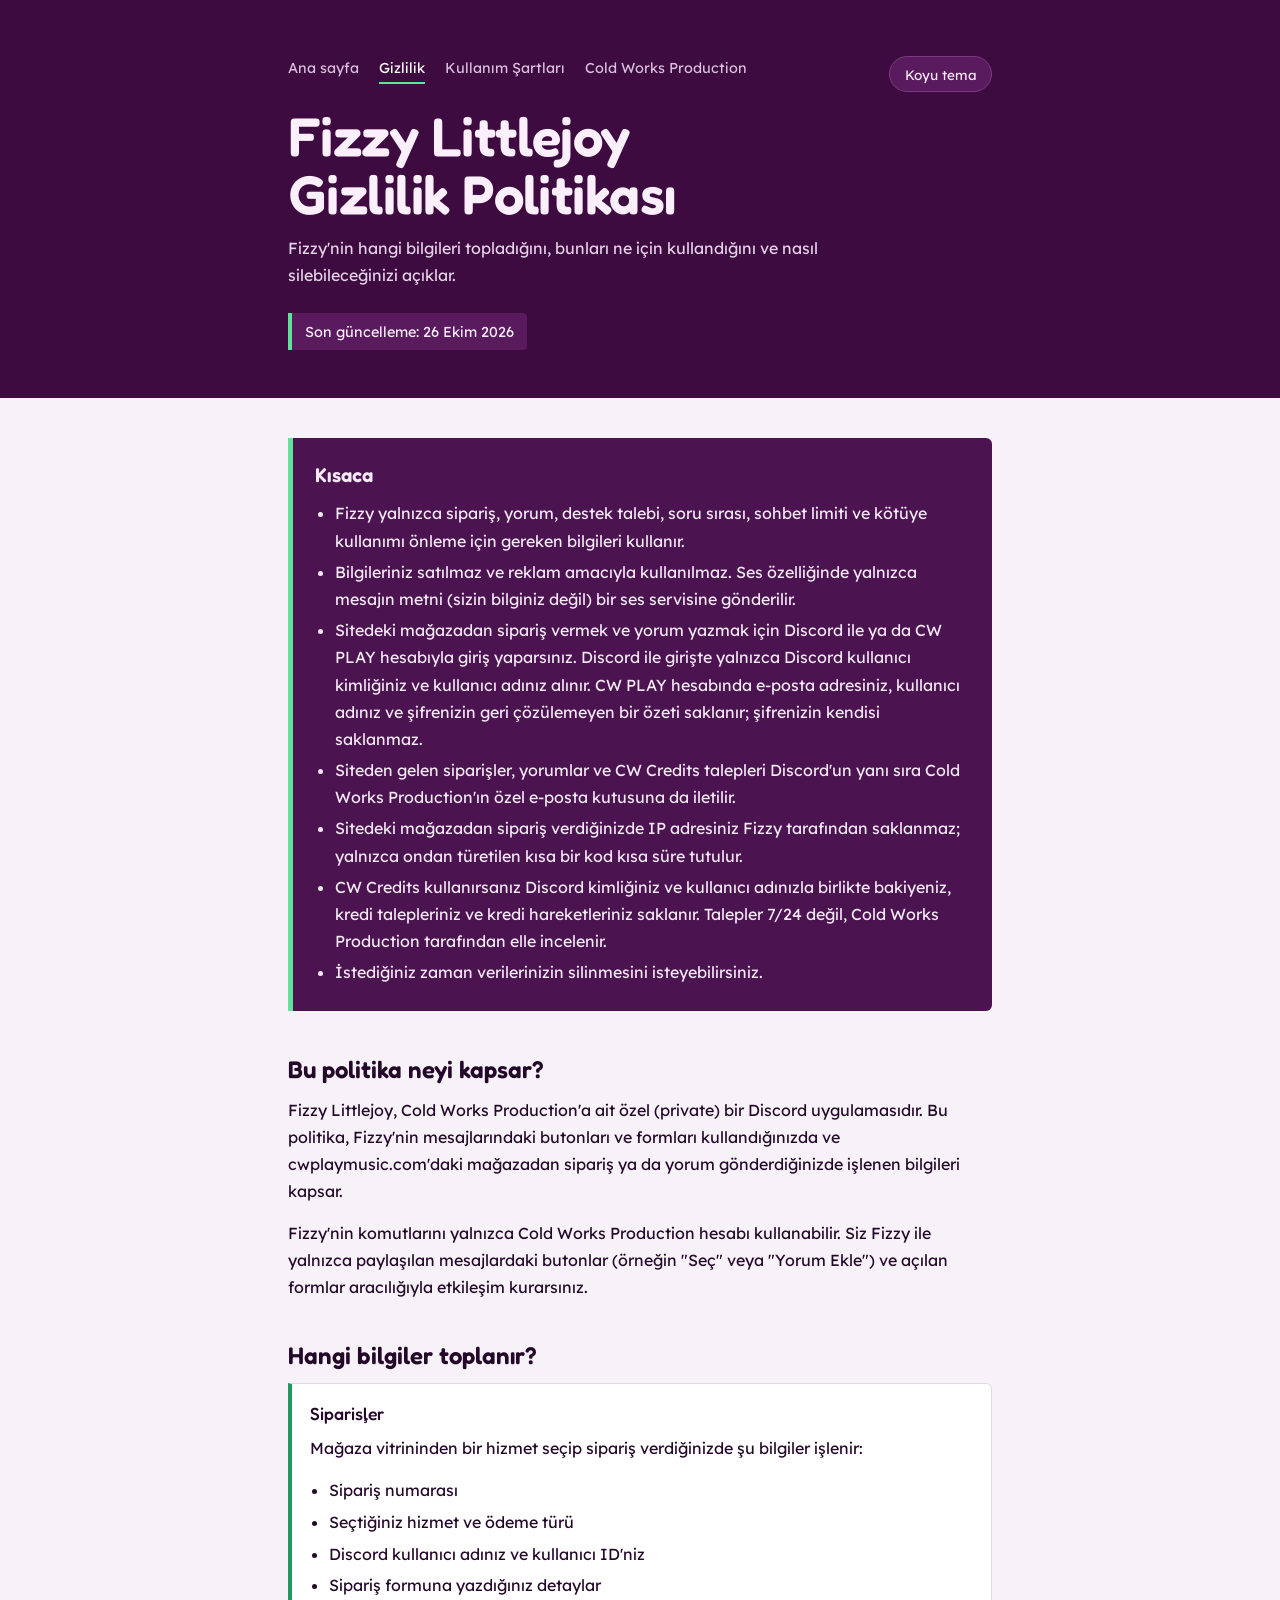
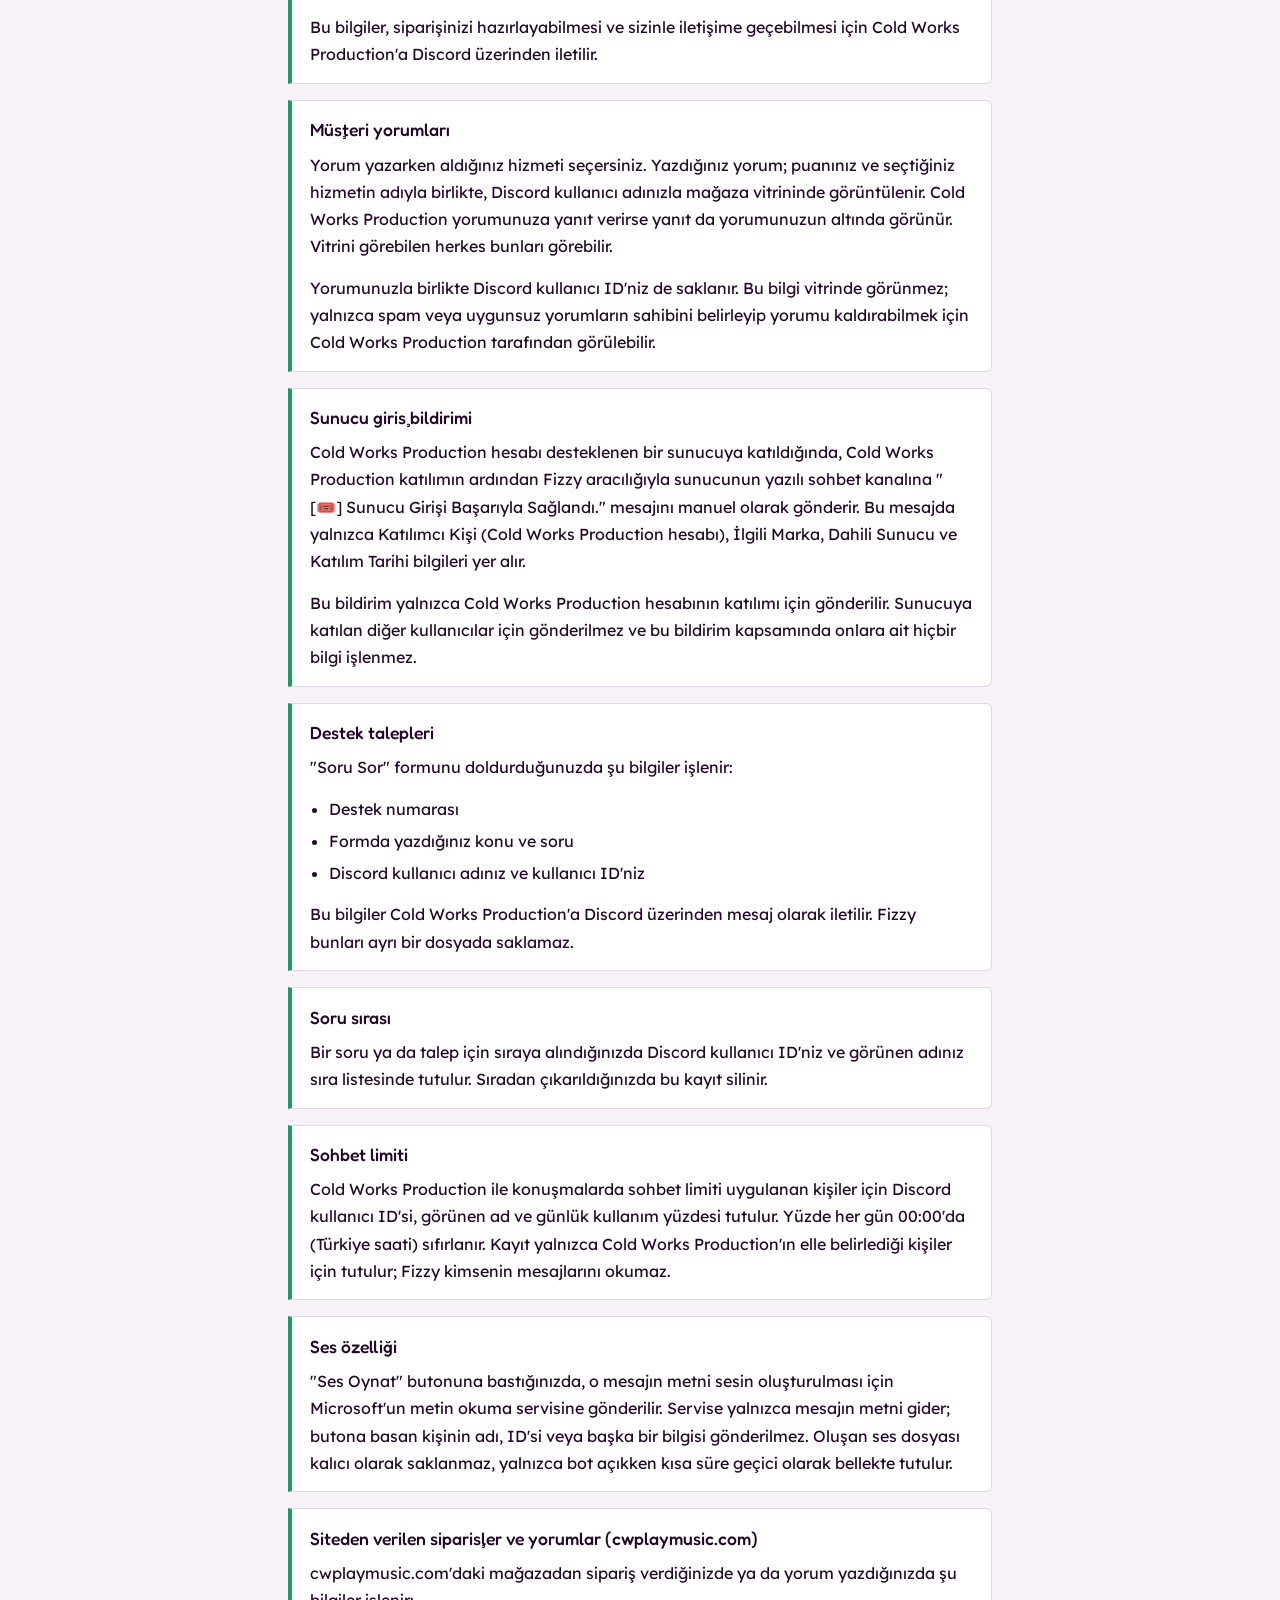
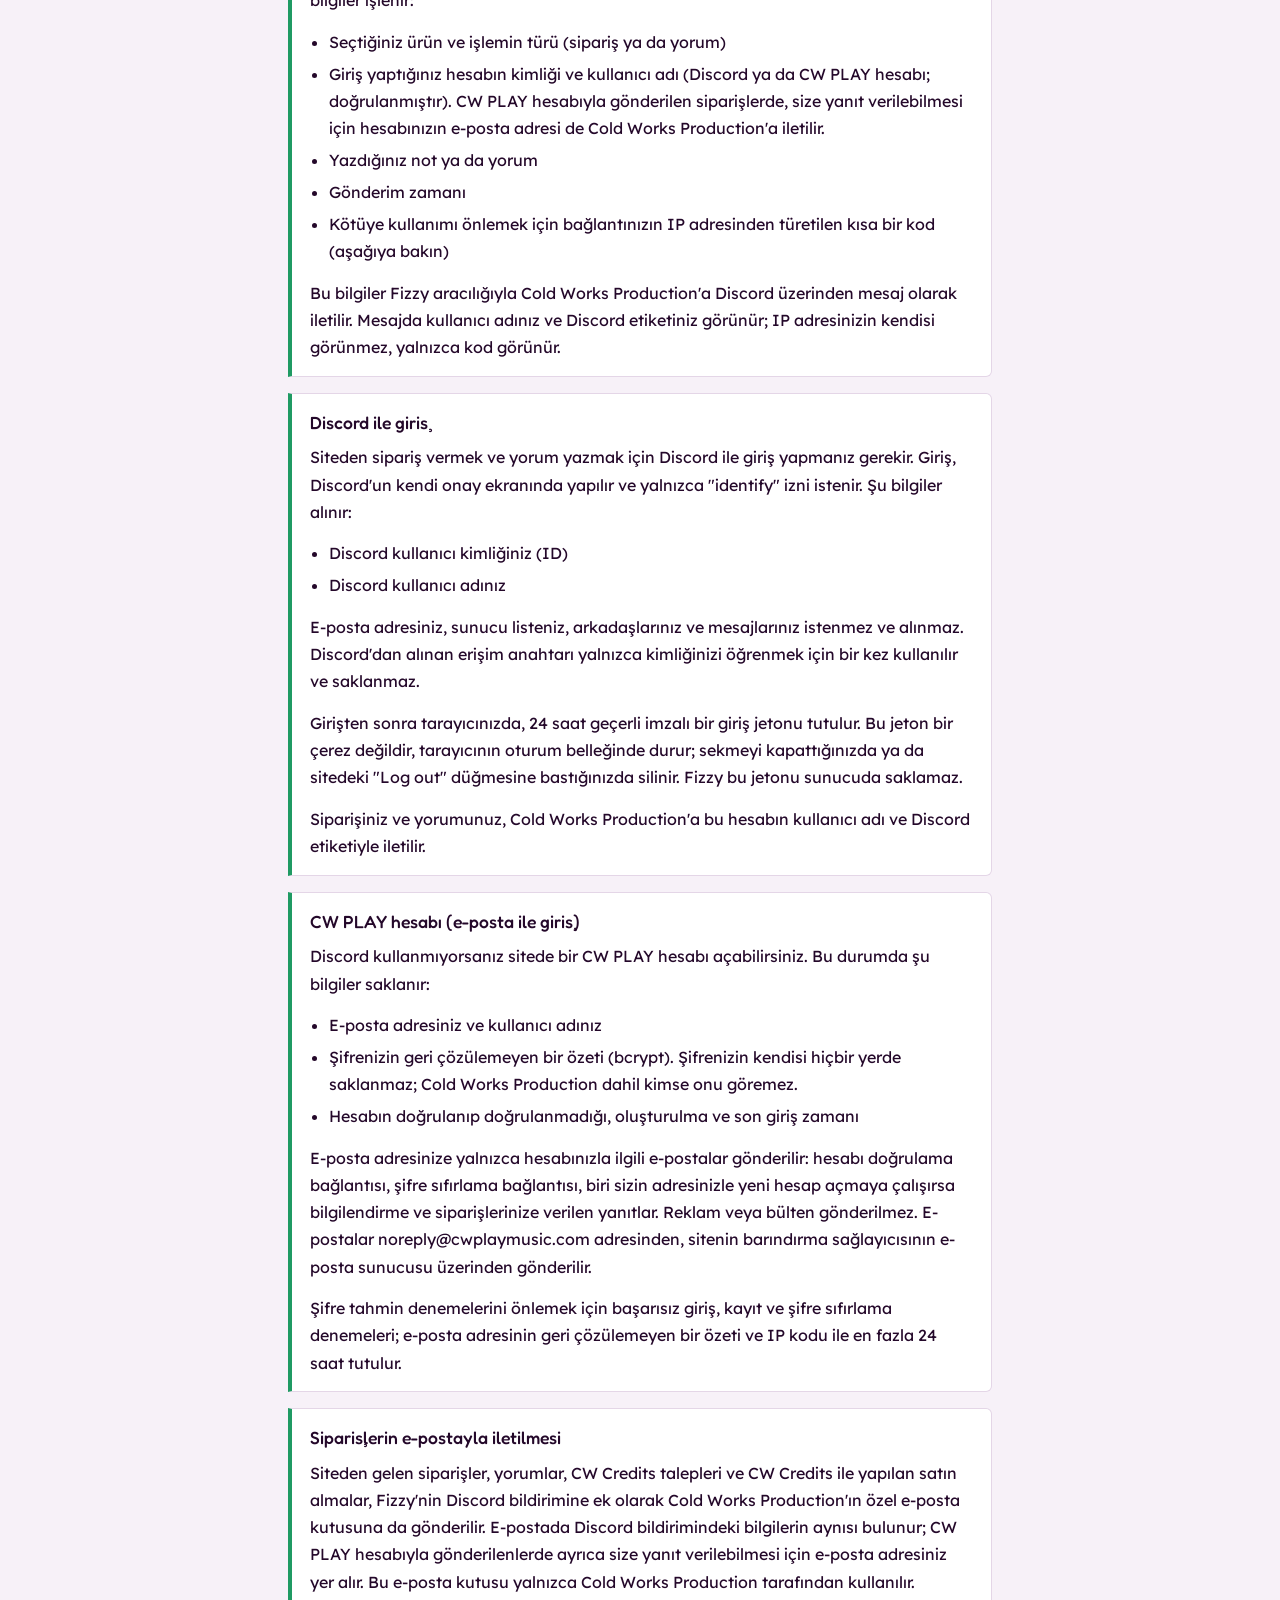
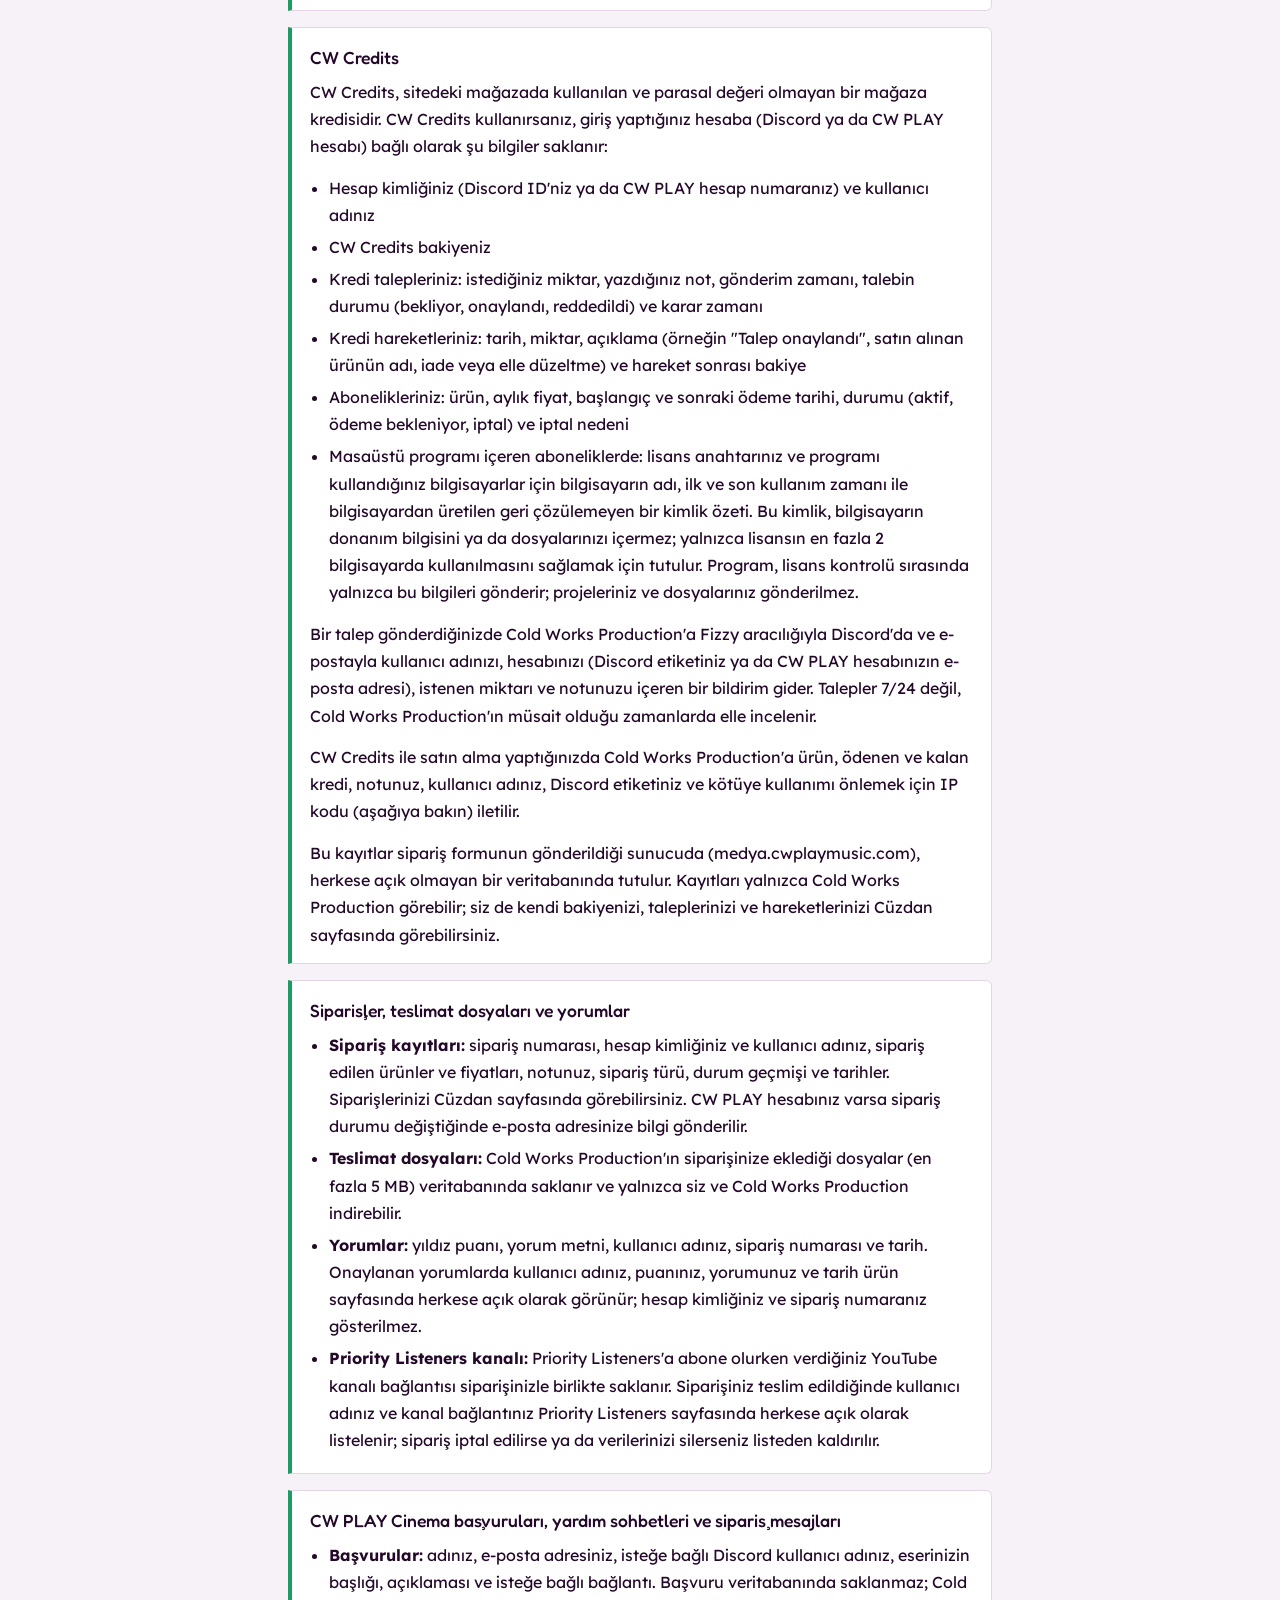
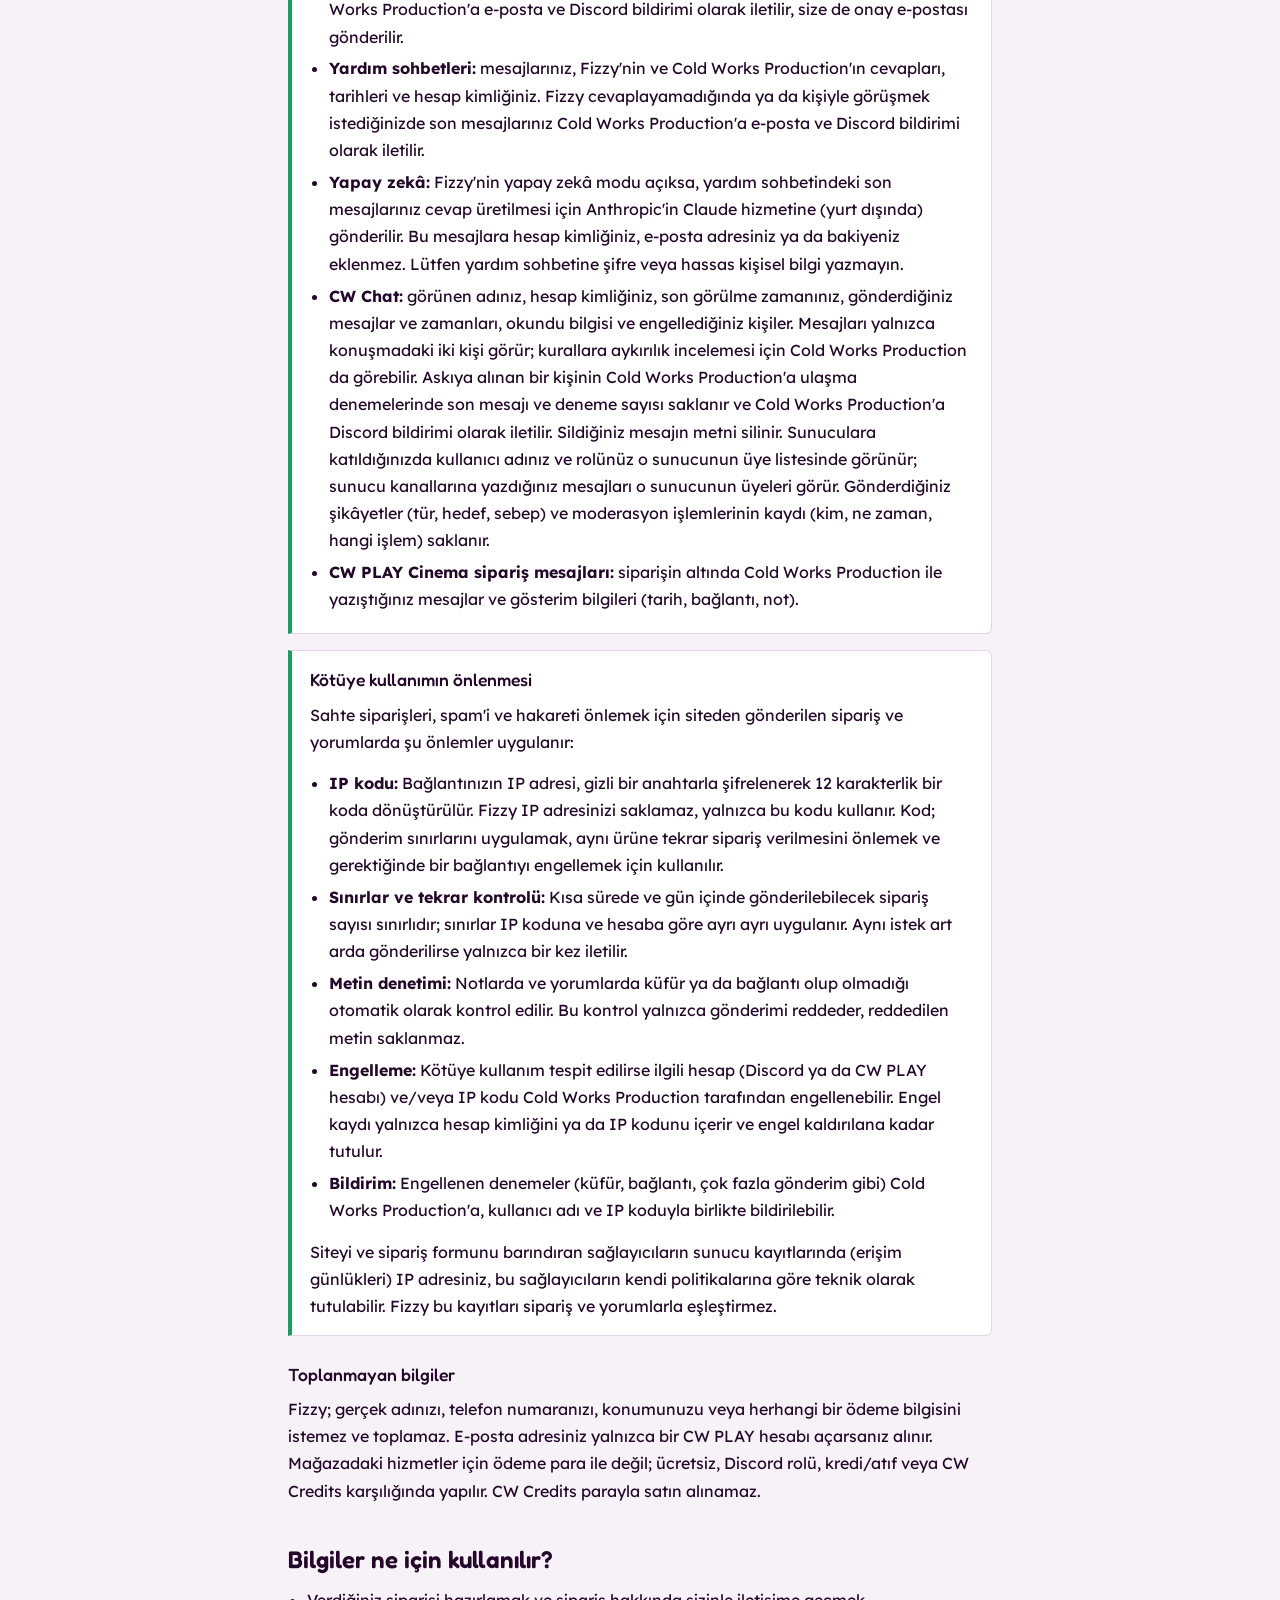
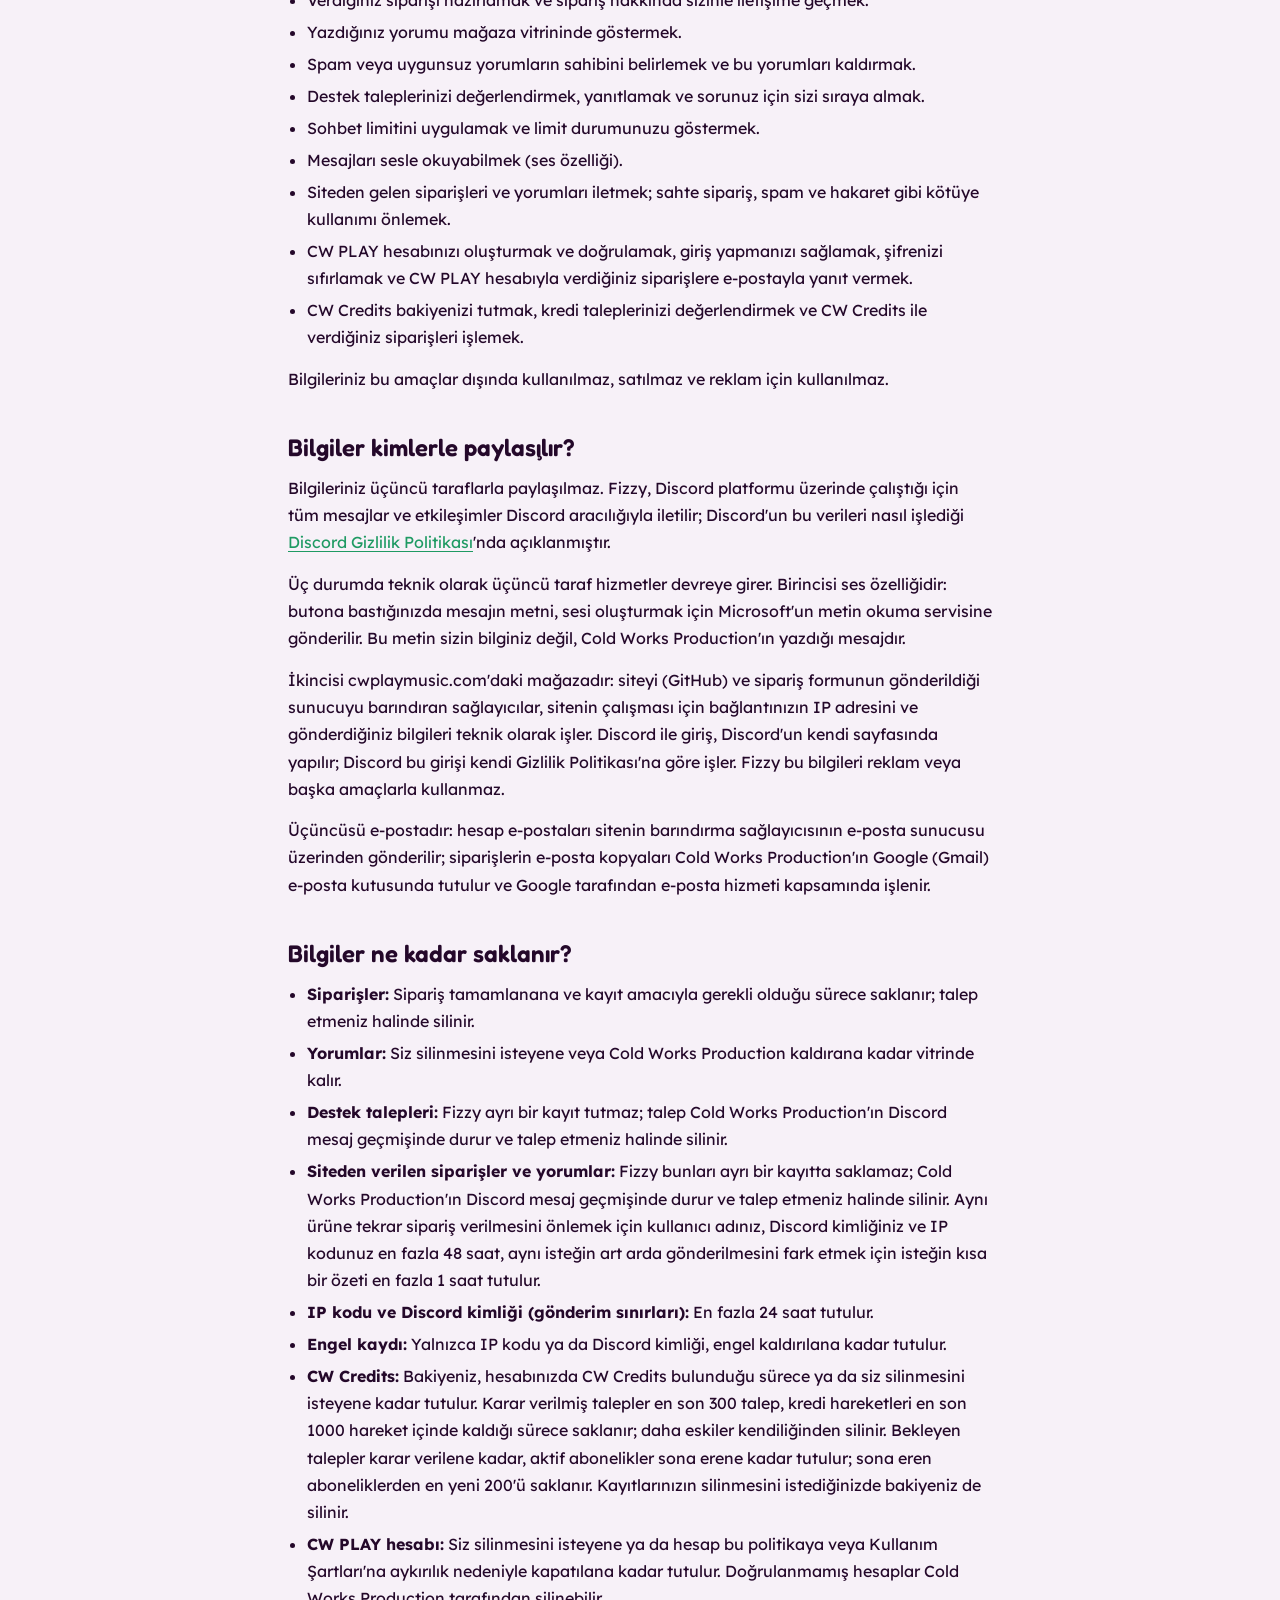
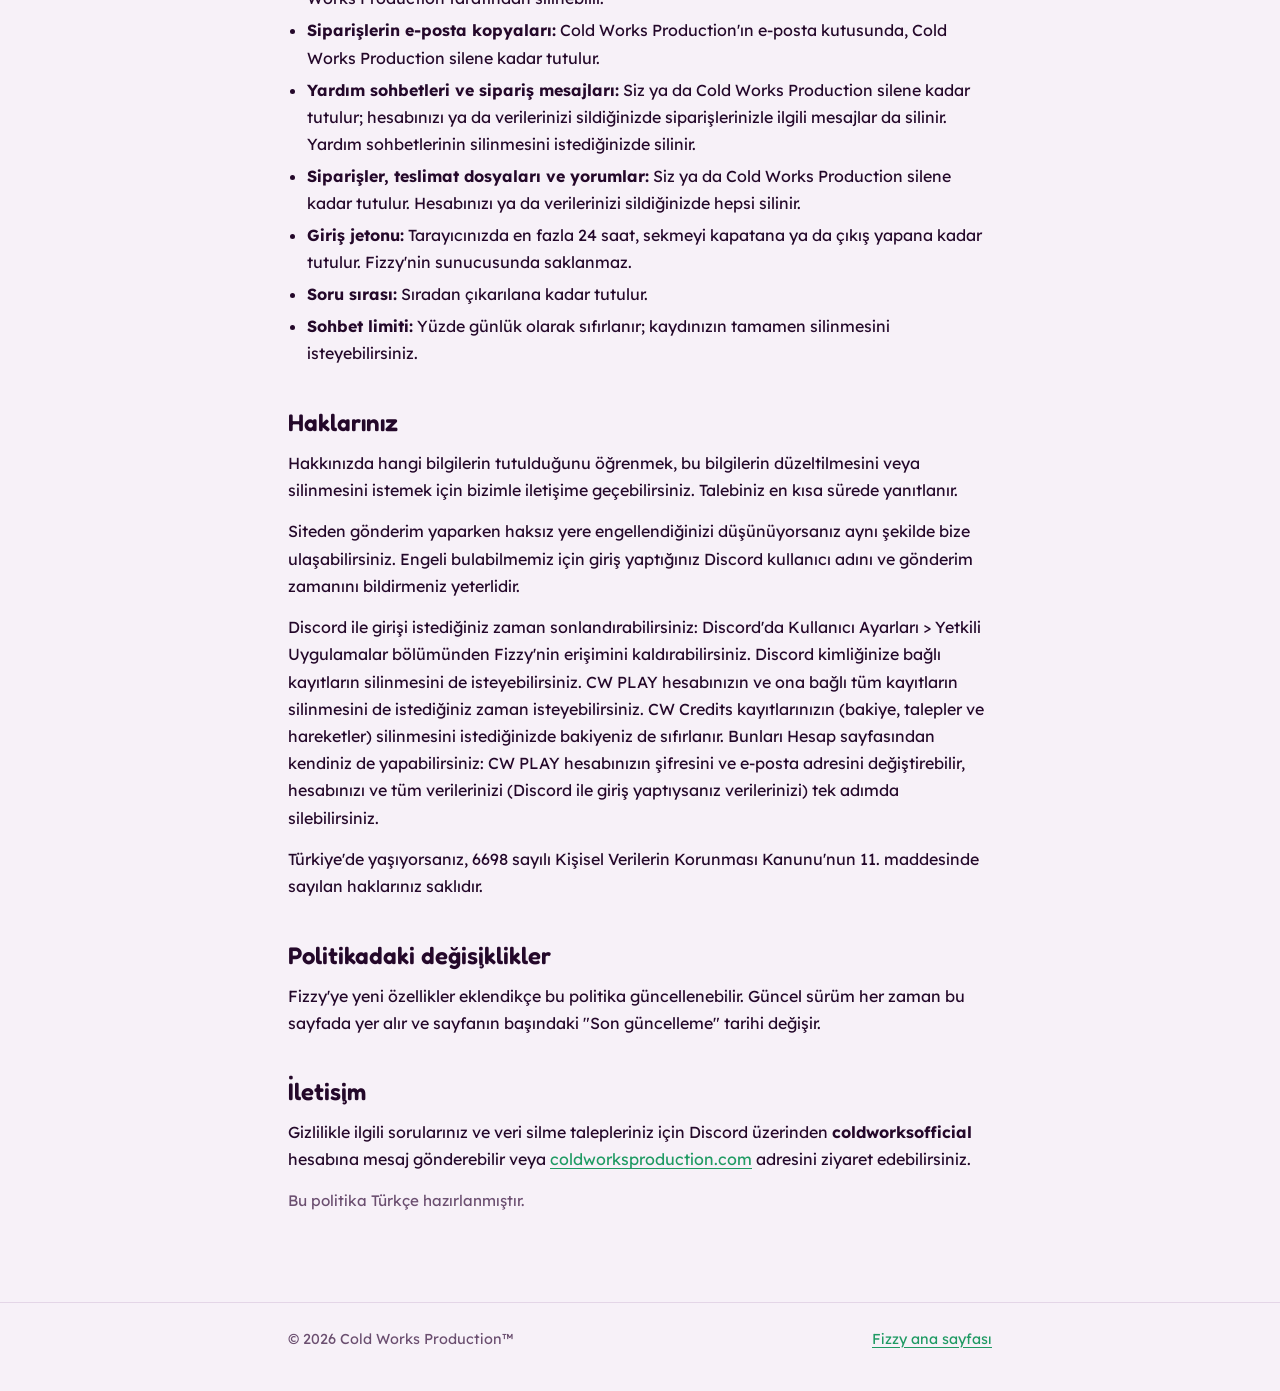
==== commit ae3cf15c: "Add files via upload" ====
--- a/privacy/index.html
+++ b/privacy/index.html
@@ -24,7 +24,7 @@
     </nav>
     <h1>Fizzy Littlejoy<br>Gizlilik Politikası</h1>
     <p>Fizzy'nin hangi bilgileri topladığını, bunları ne için kullandığını ve nasıl silebileceğinizi açıklar.</p>
-    <div class="updated">Son güncelleme: 23 Ekim 2026</div>
+    <div class="updated">Son güncelleme: 26 Ekim 2026</div>
   </div>
 </header>
 
@@ -167,6 +167,7 @@
           <li><strong>Sipariş kayıtları:</strong> sipariş numarası, hesap kimliğiniz ve kullanıcı adınız, sipariş edilen ürünler ve fiyatları, notunuz, sipariş türü, durum geçmişi ve tarihler. Siparişlerinizi Cüzdan sayfasında görebilirsiniz. CW PLAY hesabınız varsa sipariş durumu değiştiğinde e-posta adresinize bilgi gönderilir.</li>
           <li><strong>Teslimat dosyaları:</strong> Cold Works Production'ın siparişinize eklediği dosyalar (en fazla 5 MB) veritabanında saklanır ve yalnızca siz ve Cold Works Production indirebilir.</li>
           <li><strong>Yorumlar:</strong> yıldız puanı, yorum metni, kullanıcı adınız, sipariş numarası ve tarih. Onaylanan yorumlarda kullanıcı adınız, puanınız, yorumunuz ve tarih ürün sayfasında herkese açık olarak görünür; hesap kimliğiniz ve sipariş numaranız gösterilmez.</li>
+          <li><strong>Priority Listeners kanalı:</strong> Priority Listeners'a abone olurken verdiğiniz YouTube kanalı bağlantısı siparişinizle birlikte saklanır. Siparişiniz teslim edildiğinde kullanıcı adınız ve kanal bağlantınız Priority Listeners sayfasında herkese açık olarak listelenir; sipariş iptal edilirse ya da verilerinizi silerseniz listeden kaldırılır.</li>
         </ul>
       </div>
 
@@ -176,6 +177,7 @@
           <li><strong>Başvurular:</strong> adınız, e-posta adresiniz, isteğe bağlı Discord kullanıcı adınız, eserinizin başlığı, açıklaması ve isteğe bağlı bağlantı. Başvuru veritabanında saklanmaz; Cold Works Production'a e-posta ve Discord bildirimi olarak iletilir, size de onay e-postası gönderilir.</li>
           <li><strong>Yardım sohbetleri:</strong> mesajlarınız, Fizzy'nin ve Cold Works Production'ın cevapları, tarihleri ve hesap kimliğiniz. Fizzy cevaplayamadığında ya da kişiyle görüşmek istediğinizde son mesajlarınız Cold Works Production'a e-posta ve Discord bildirimi olarak iletilir.</li>
           <li><strong>Yapay zekâ:</strong> Fizzy'nin yapay zekâ modu açıksa, yardım sohbetindeki son mesajlarınız cevap üretilmesi için Anthropic'in Claude hizmetine (yurt dışında) gönderilir. Bu mesajlara hesap kimliğiniz, e-posta adresiniz ya da bakiyeniz eklenmez. Lütfen yardım sohbetine şifre veya hassas kişisel bilgi yazmayın.</li>
+          <li><strong>CW Chat:</strong> görünen adınız, hesap kimliğiniz, son görülme zamanınız, gönderdiğiniz mesajlar ve zamanları, okundu bilgisi ve engellediğiniz kişiler. Mesajları yalnızca konuşmadaki iki kişi görür; kurallara aykırılık incelemesi için Cold Works Production da görebilir. Askıya alınan bir kişinin Cold Works Production'a ulaşma denemelerinde son mesajı ve deneme sayısı saklanır ve Cold Works Production'a Discord bildirimi olarak iletilir. Sildiğiniz mesajın metni silinir. Sunuculara katıldığınızda kullanıcı adınız ve rolünüz o sunucunun üye listesinde görünür; sunucu kanallarına yazdığınız mesajları o sunucunun üyeleri görür. Gönderdiğiniz şikâyetler (tür, hedef, sebep) ve moderasyon işlemlerinin kaydı (kim, ne zaman, hangi işlem) saklanır.</li>
           <li><strong>CW PLAY Cinema sipariş mesajları:</strong> siparişin altında Cold Works Production ile yazıştığınız mesajlar ve gösterim bilgileri (tarih, bağlantı, not).</li>
         </ul>
       </div>
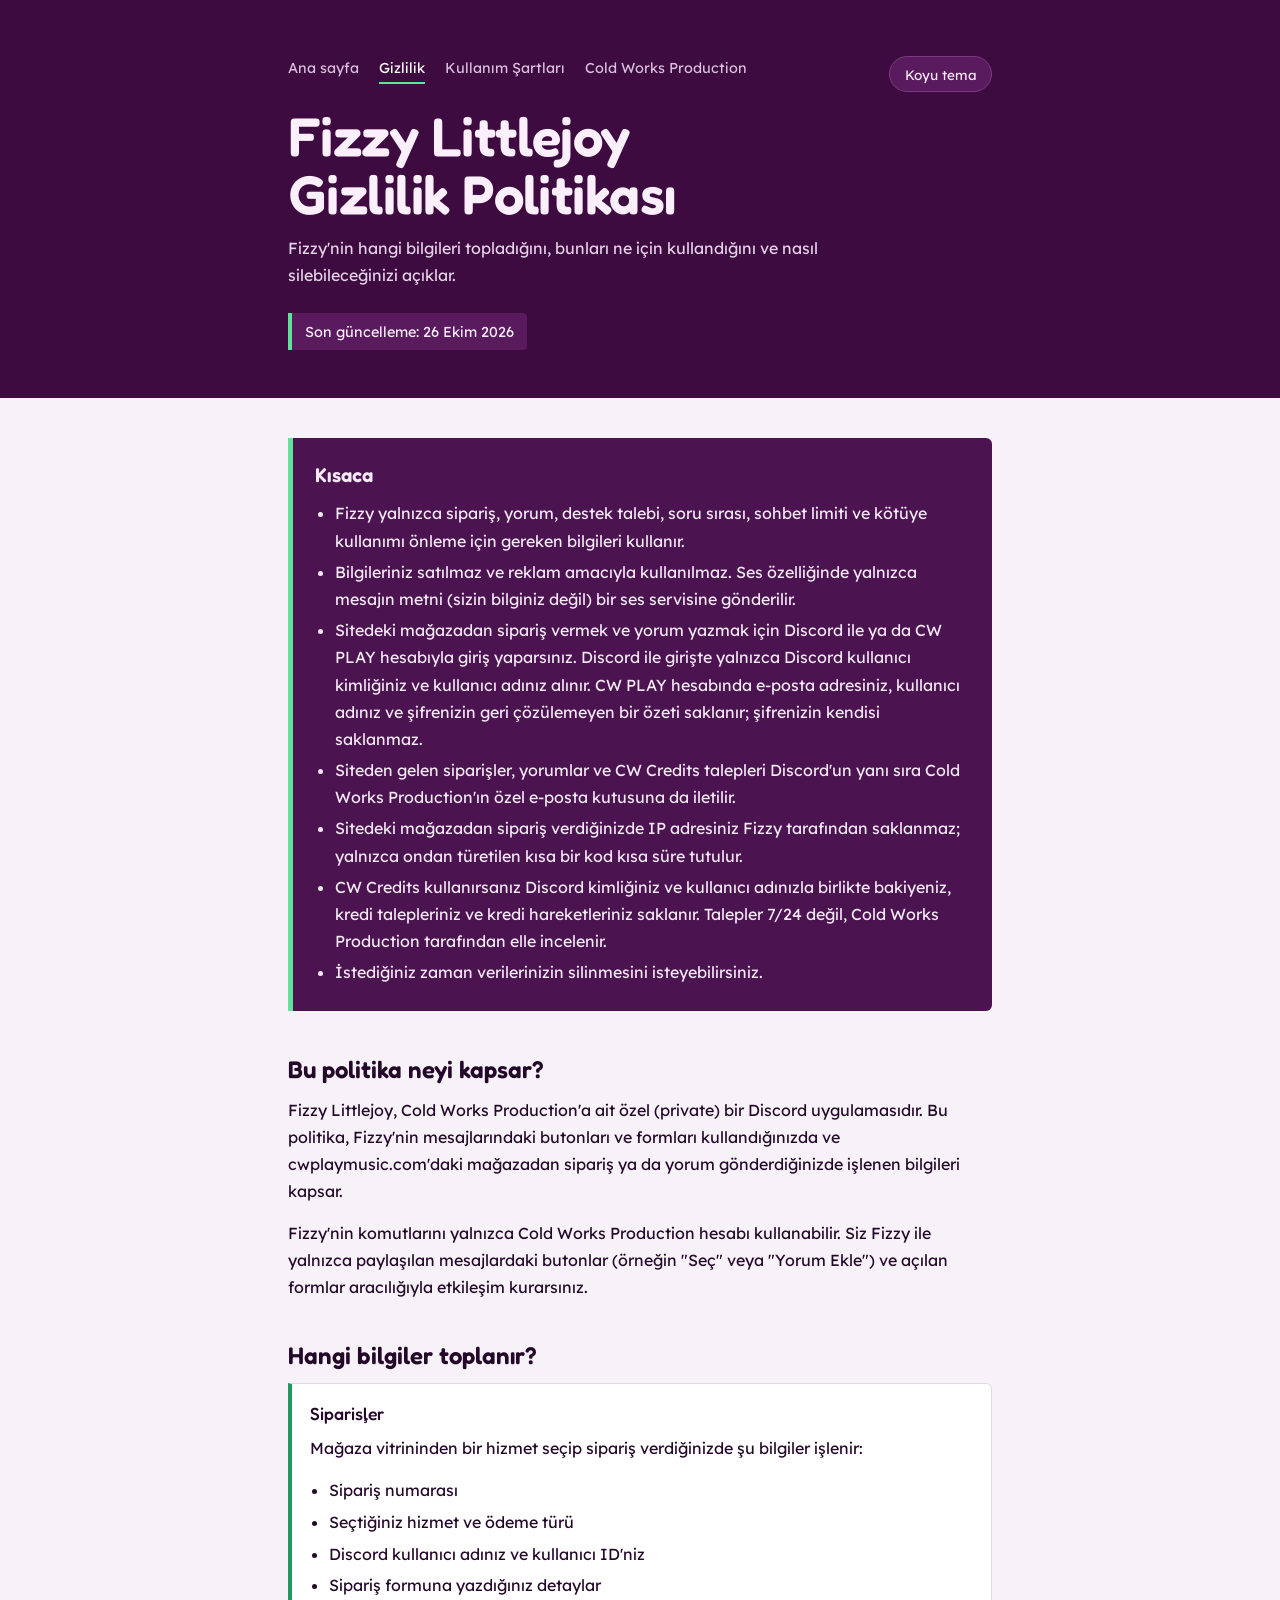
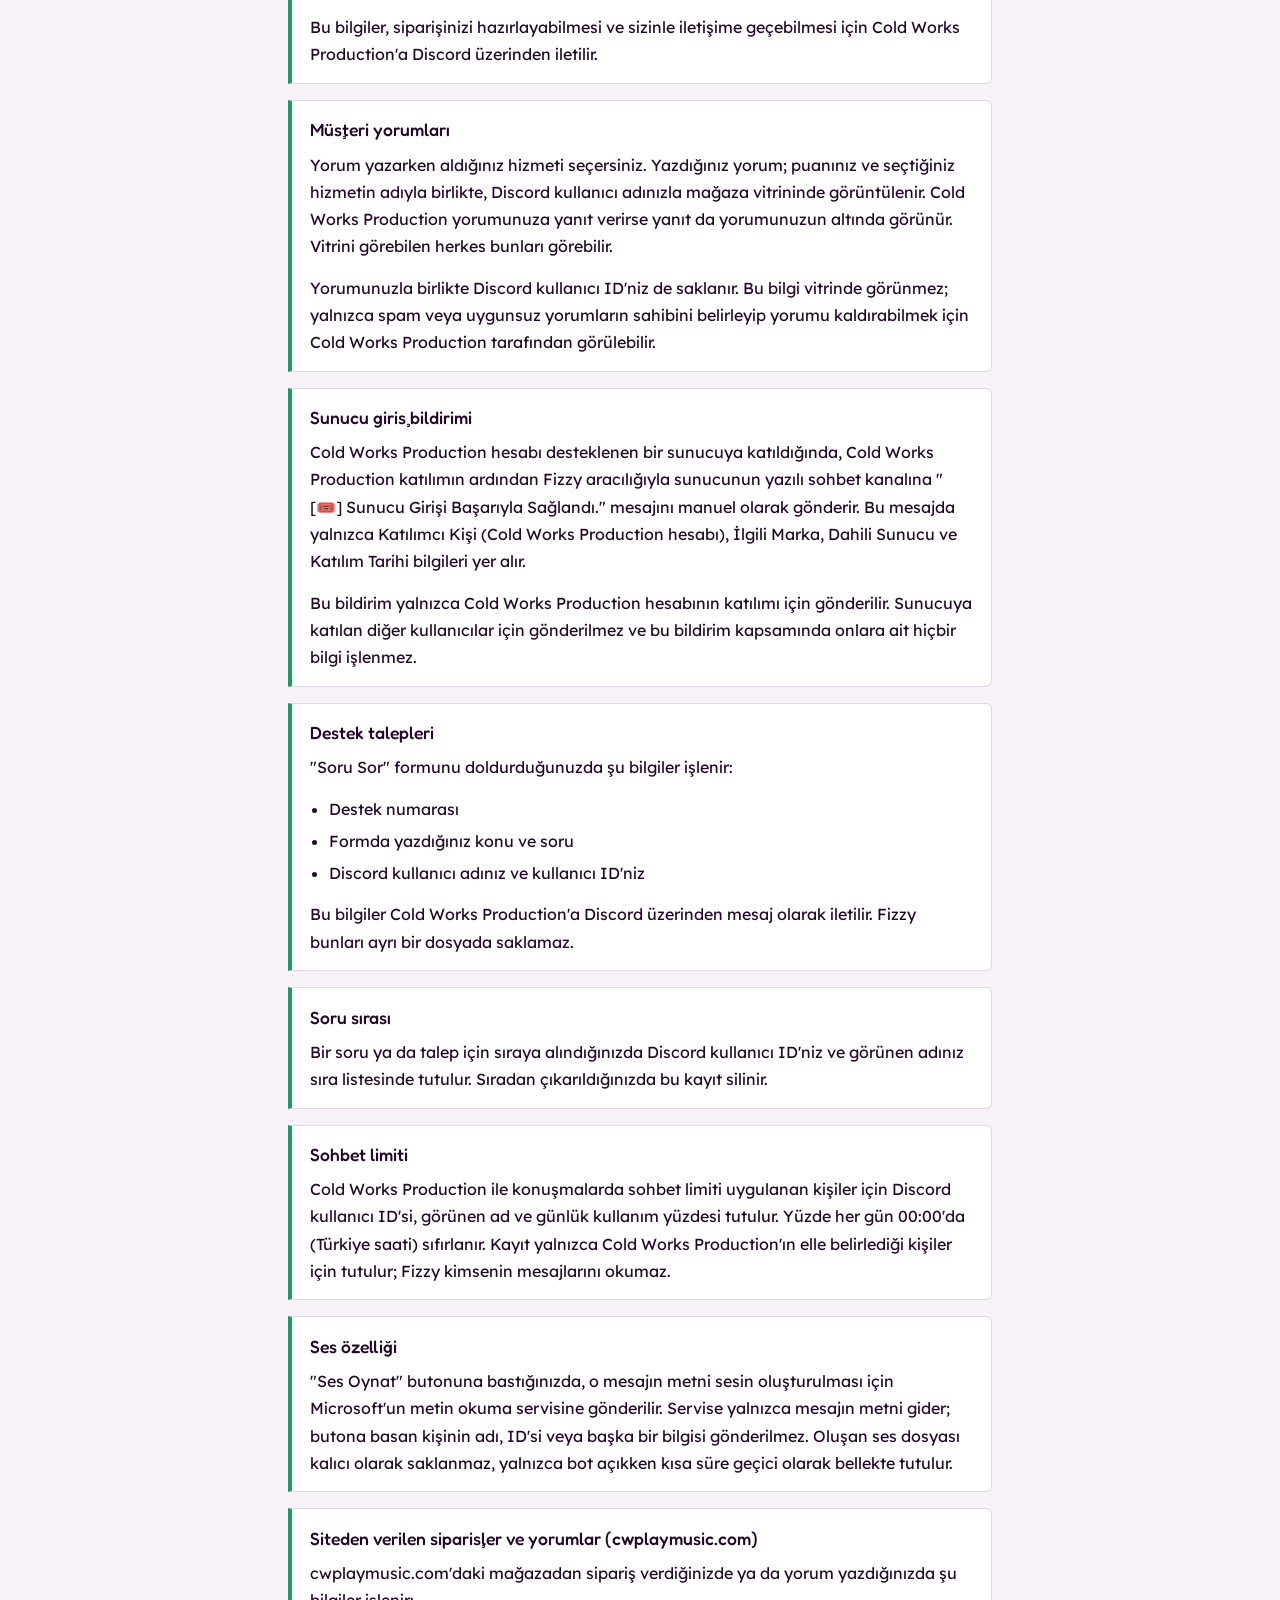
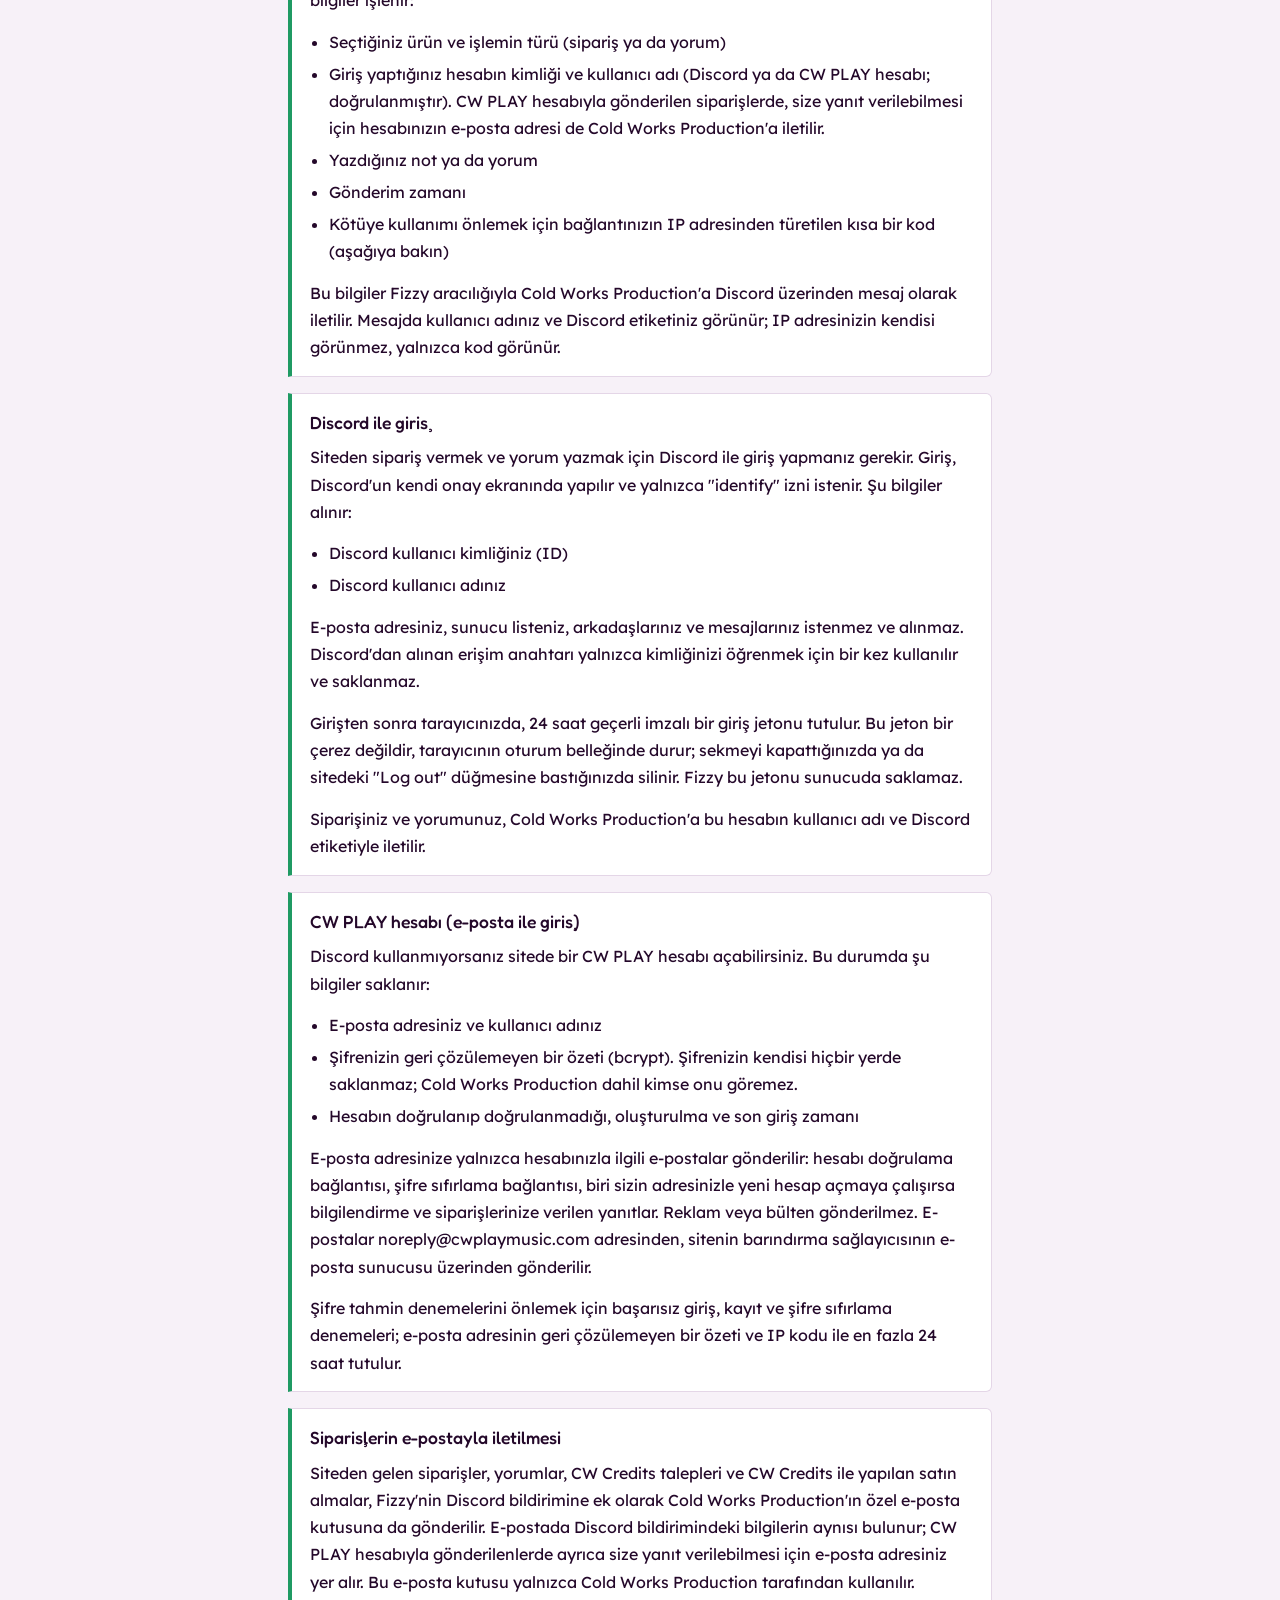
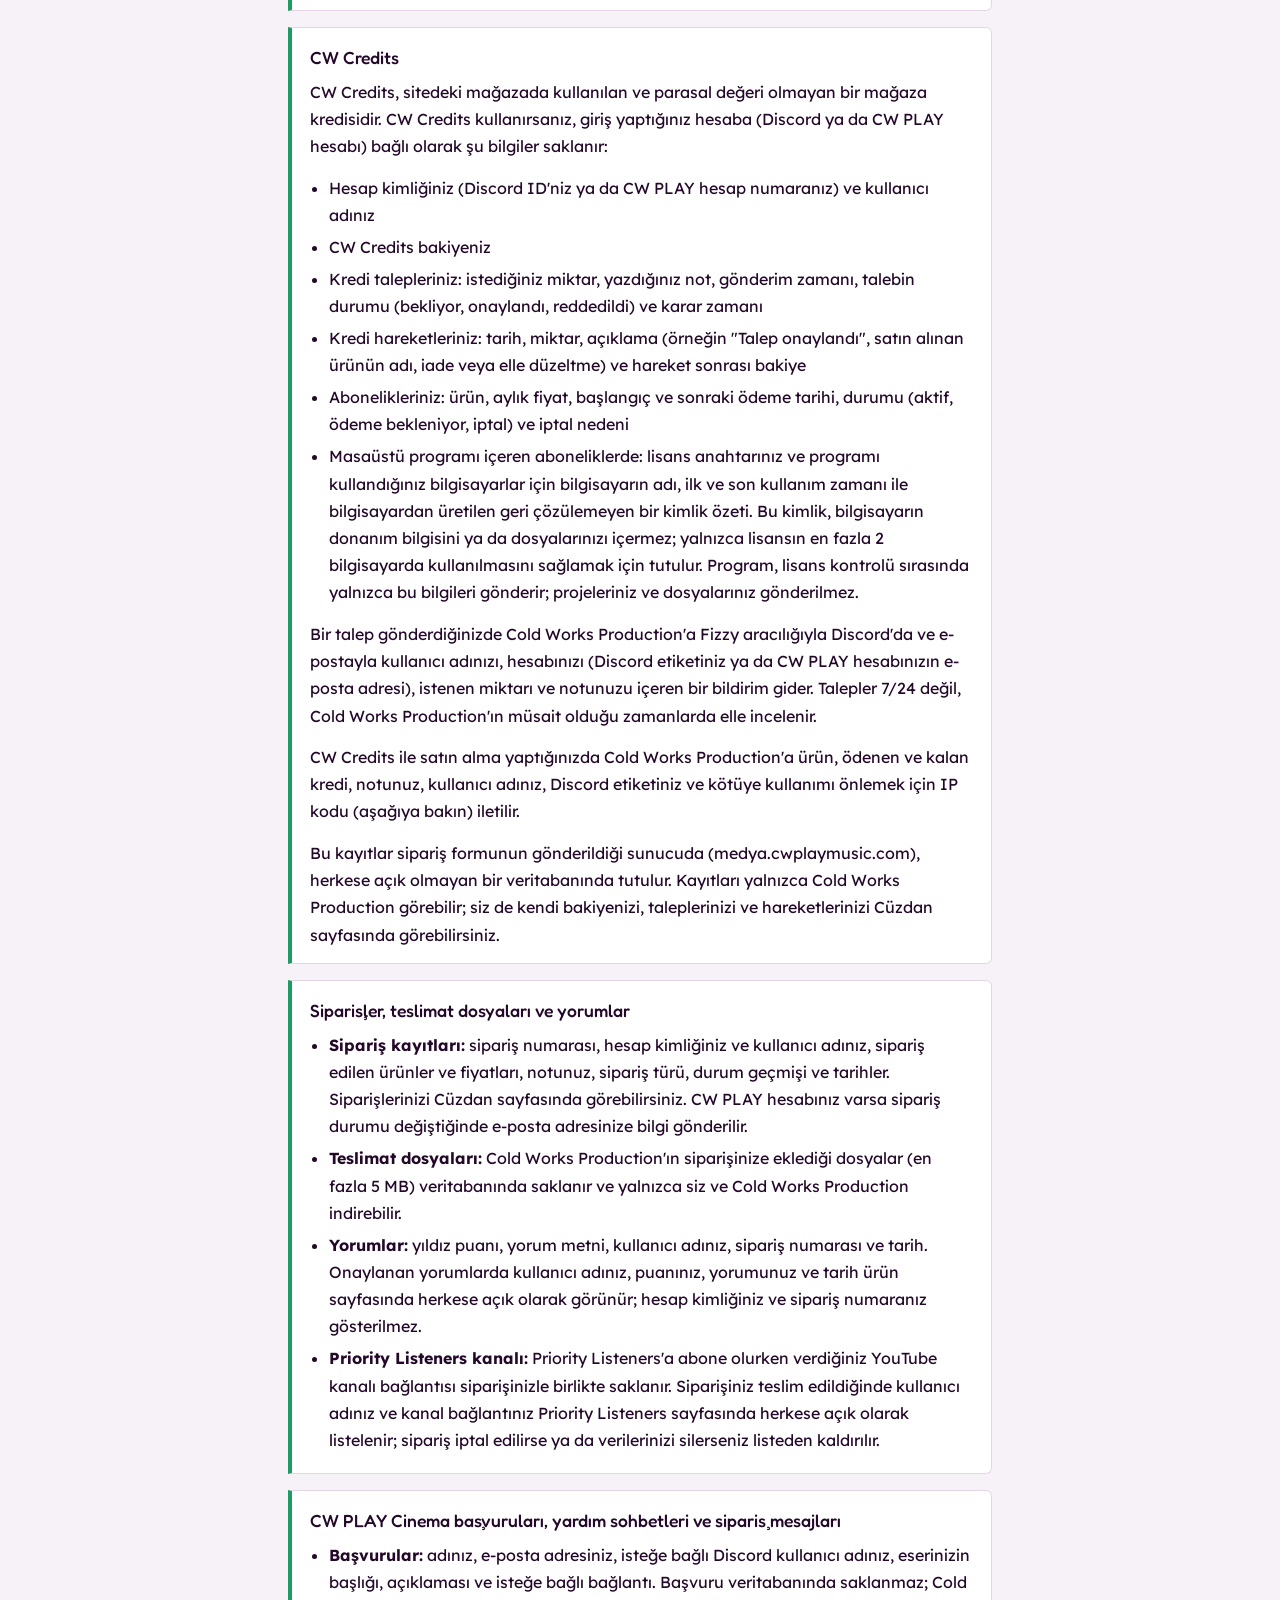
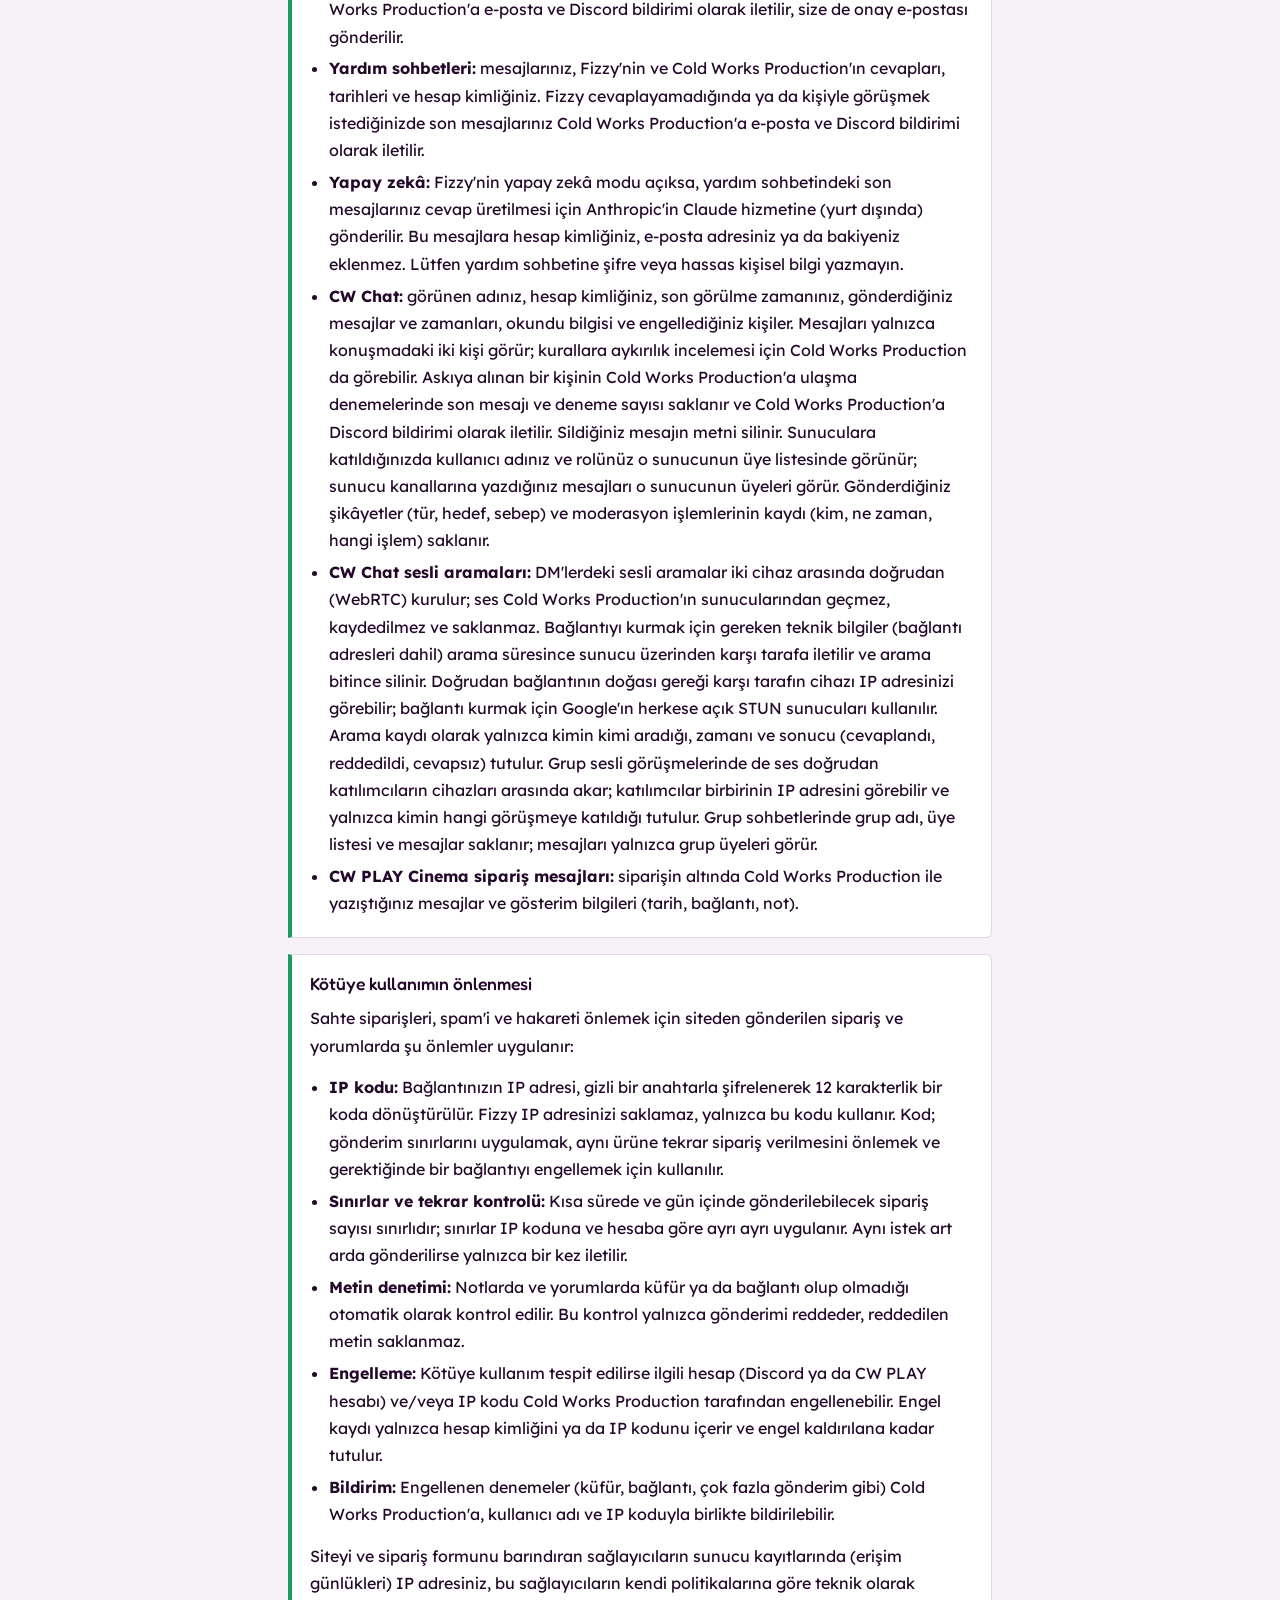
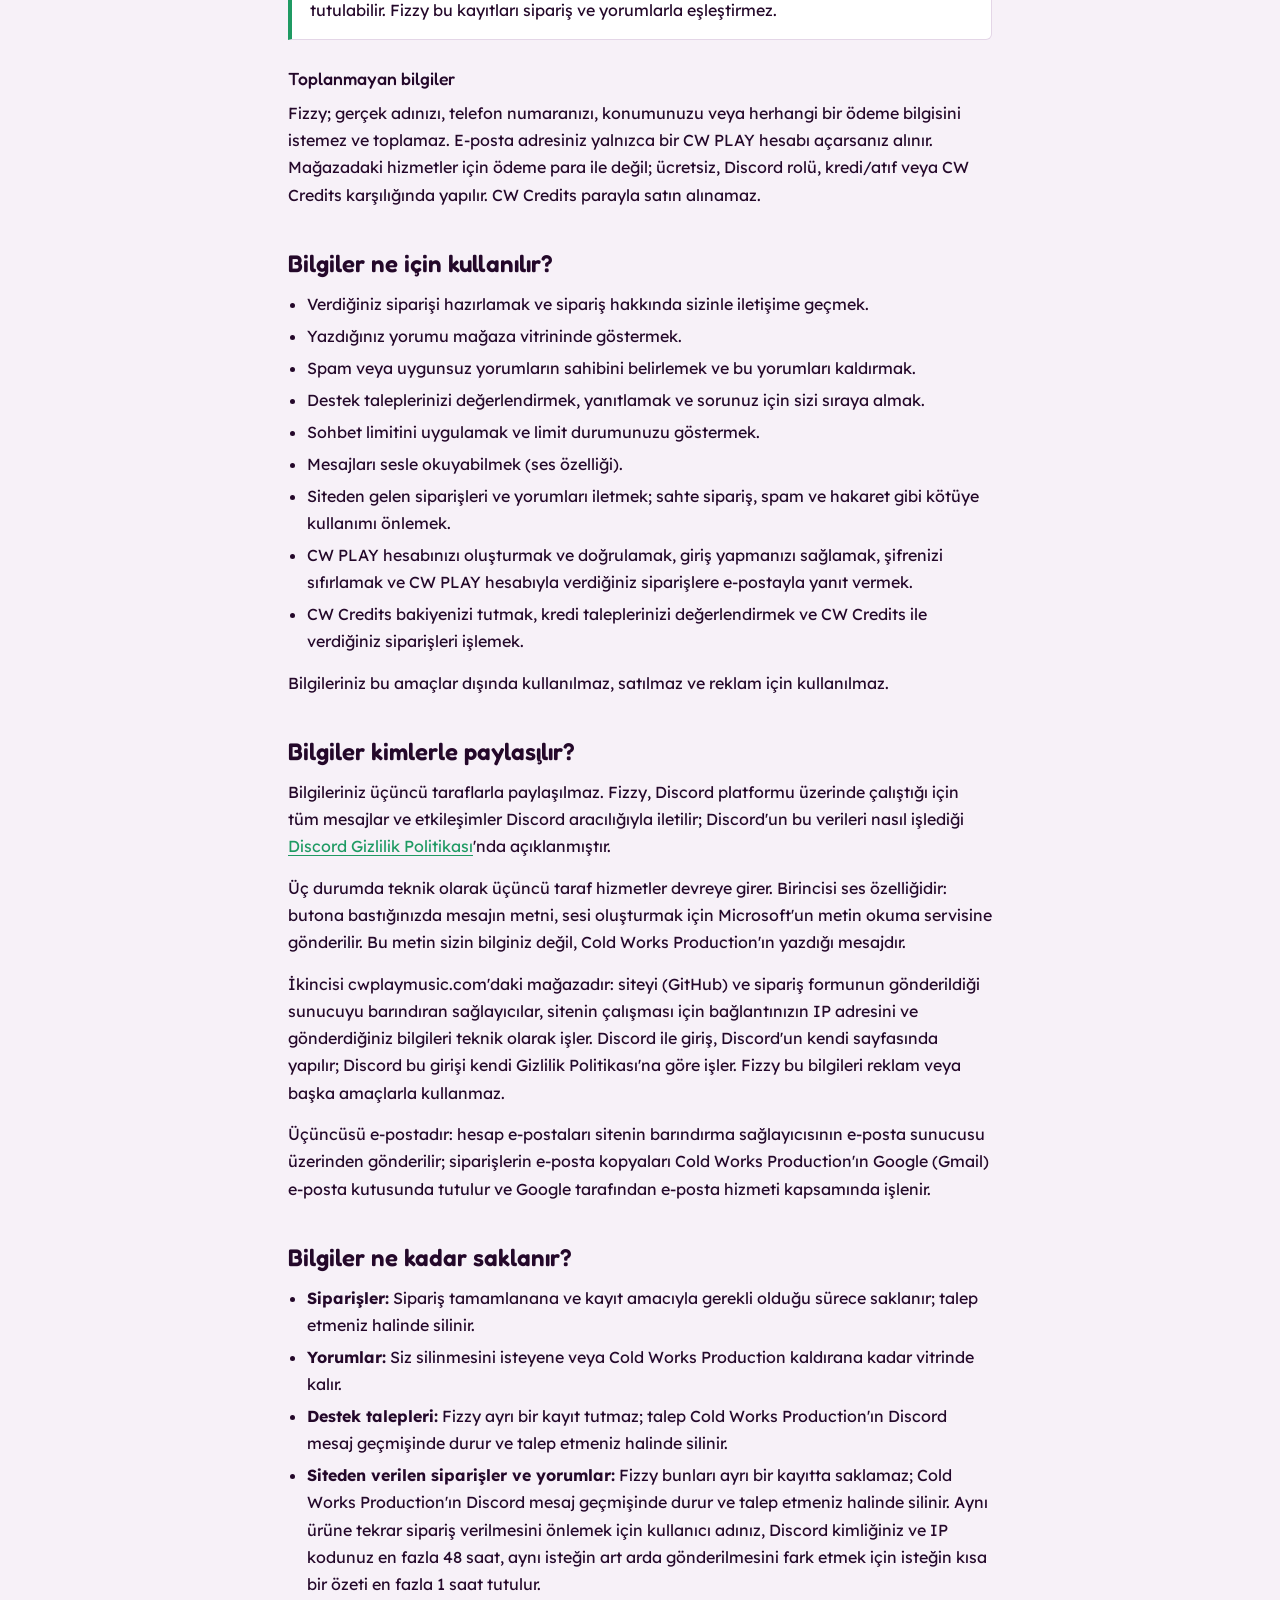
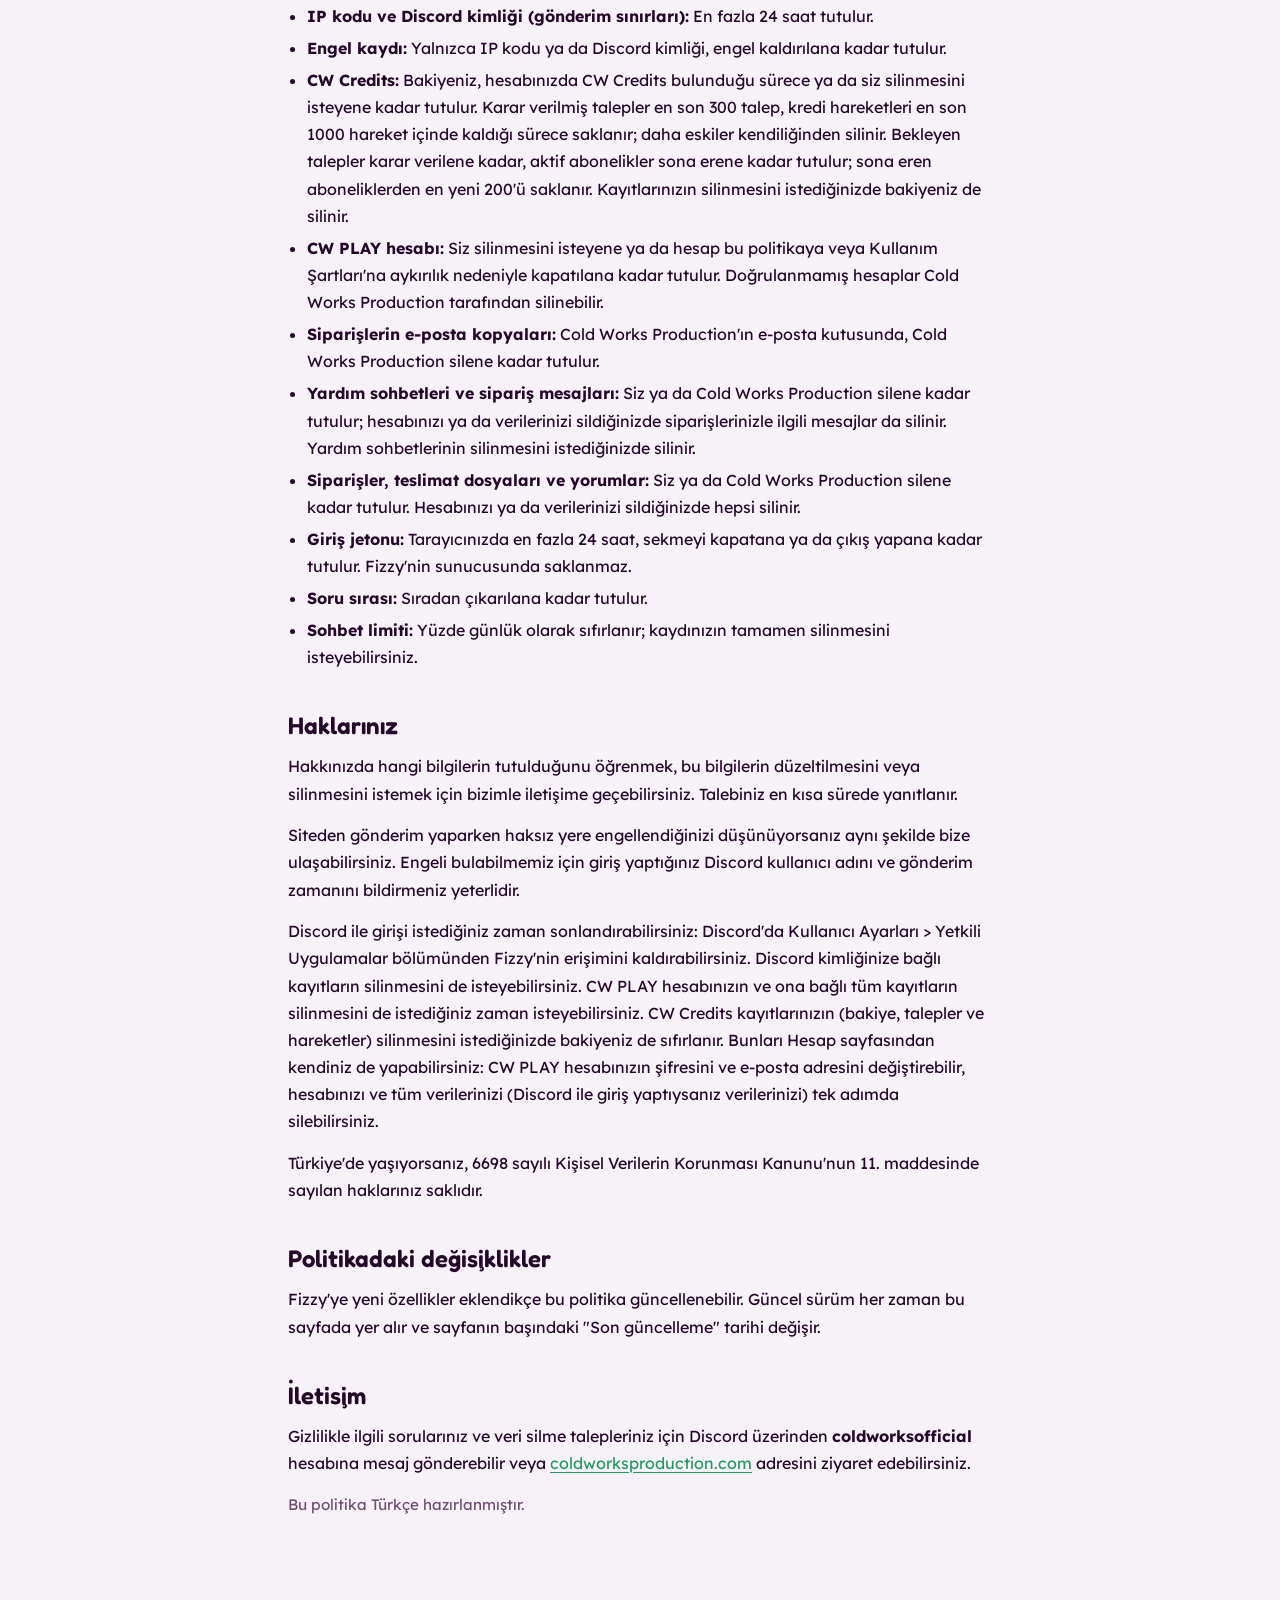
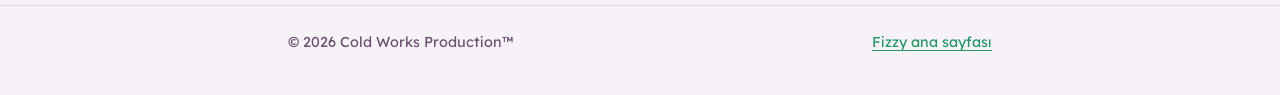
==== commit 34a507b5: "Add files via upload" ====
--- a/privacy/index.html
+++ b/privacy/index.html
@@ -178,6 +178,7 @@
           <li><strong>Yardım sohbetleri:</strong> mesajlarınız, Fizzy'nin ve Cold Works Production'ın cevapları, tarihleri ve hesap kimliğiniz. Fizzy cevaplayamadığında ya da kişiyle görüşmek istediğinizde son mesajlarınız Cold Works Production'a e-posta ve Discord bildirimi olarak iletilir.</li>
           <li><strong>Yapay zekâ:</strong> Fizzy'nin yapay zekâ modu açıksa, yardım sohbetindeki son mesajlarınız cevap üretilmesi için Anthropic'in Claude hizmetine (yurt dışında) gönderilir. Bu mesajlara hesap kimliğiniz, e-posta adresiniz ya da bakiyeniz eklenmez. Lütfen yardım sohbetine şifre veya hassas kişisel bilgi yazmayın.</li>
           <li><strong>CW Chat:</strong> görünen adınız, hesap kimliğiniz, son görülme zamanınız, gönderdiğiniz mesajlar ve zamanları, okundu bilgisi ve engellediğiniz kişiler. Mesajları yalnızca konuşmadaki iki kişi görür; kurallara aykırılık incelemesi için Cold Works Production da görebilir. Askıya alınan bir kişinin Cold Works Production'a ulaşma denemelerinde son mesajı ve deneme sayısı saklanır ve Cold Works Production'a Discord bildirimi olarak iletilir. Sildiğiniz mesajın metni silinir. Sunuculara katıldığınızda kullanıcı adınız ve rolünüz o sunucunun üye listesinde görünür; sunucu kanallarına yazdığınız mesajları o sunucunun üyeleri görür. Gönderdiğiniz şikâyetler (tür, hedef, sebep) ve moderasyon işlemlerinin kaydı (kim, ne zaman, hangi işlem) saklanır.</li>
+          <li><strong>CW Chat sesli aramaları:</strong> DM'lerdeki sesli aramalar iki cihaz arasında doğrudan (WebRTC) kurulur; ses Cold Works Production'ın sunucularından geçmez, kaydedilmez ve saklanmaz. Bağlantıyı kurmak için gereken teknik bilgiler (bağlantı adresleri dahil) arama süresince sunucu üzerinden karşı tarafa iletilir ve arama bitince silinir. Doğrudan bağlantının doğası gereği karşı tarafın cihazı IP adresinizi görebilir; bağlantı kurmak için Google'ın herkese açık STUN sunucuları kullanılır. Arama kaydı olarak yalnızca kimin kimi aradığı, zamanı ve sonucu (cevaplandı, reddedildi, cevapsız) tutulur. Grup sesli görüşmelerinde de ses doğrudan katılımcıların cihazları arasında akar; katılımcılar birbirinin IP adresini görebilir ve yalnızca kimin hangi görüşmeye katıldığı tutulur. Grup sohbetlerinde grup adı, üye listesi ve mesajlar saklanır; mesajları yalnızca grup üyeleri görür.</li>
           <li><strong>CW PLAY Cinema sipariş mesajları:</strong> siparişin altında Cold Works Production ile yazıştığınız mesajlar ve gösterim bilgileri (tarih, bağlantı, not).</li>
         </ul>
       </div>
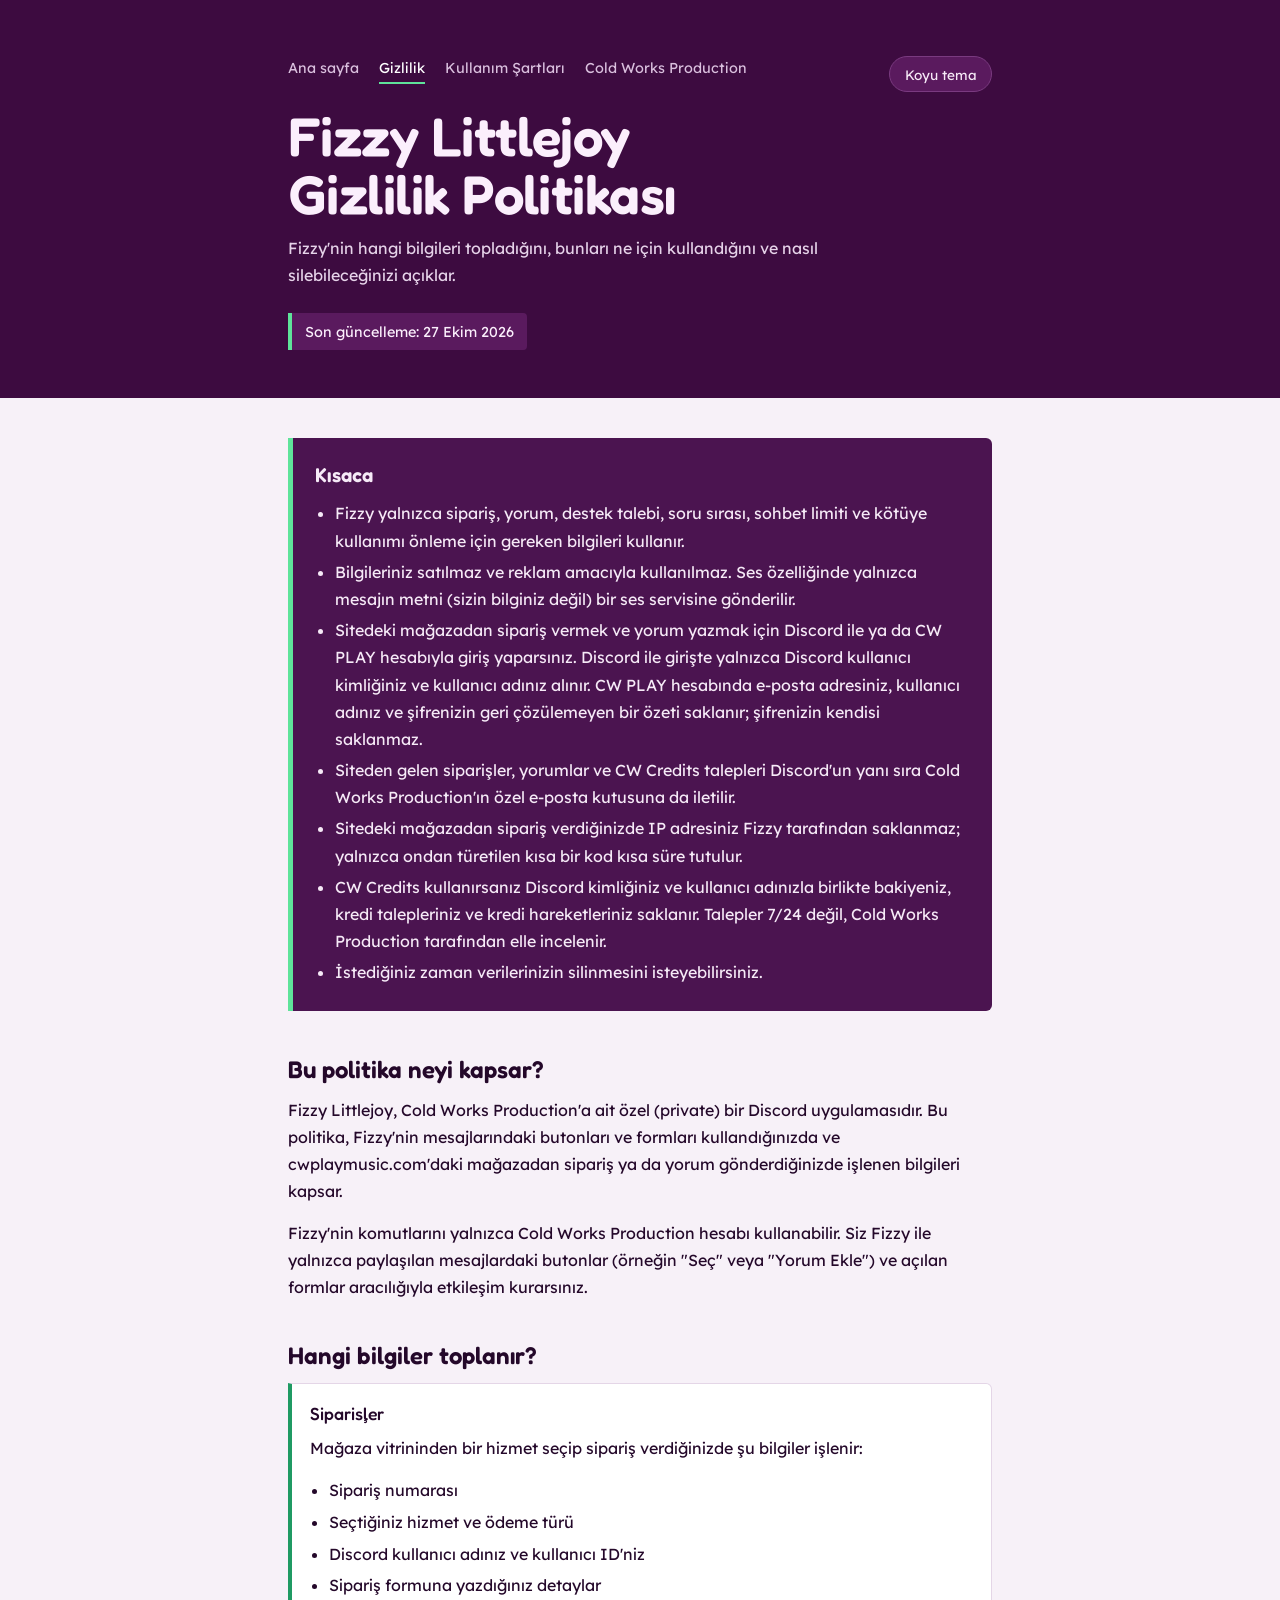
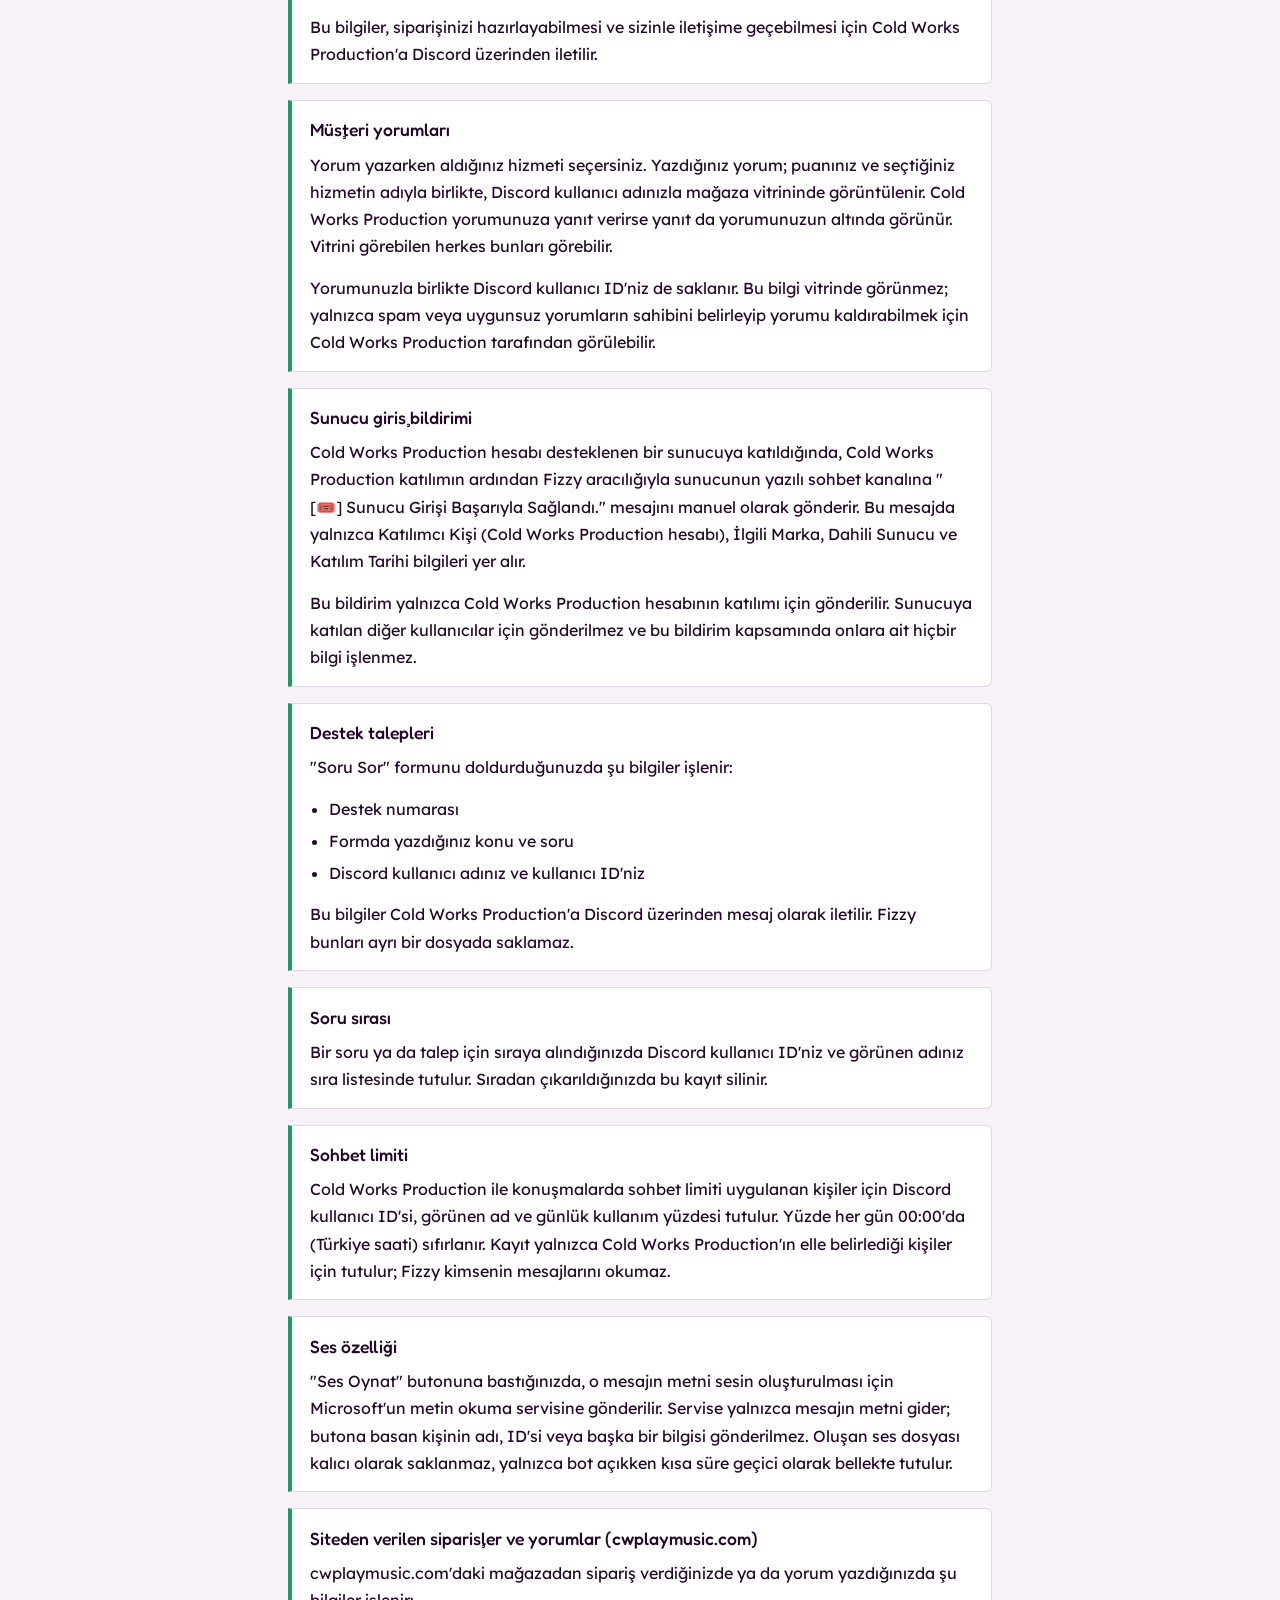
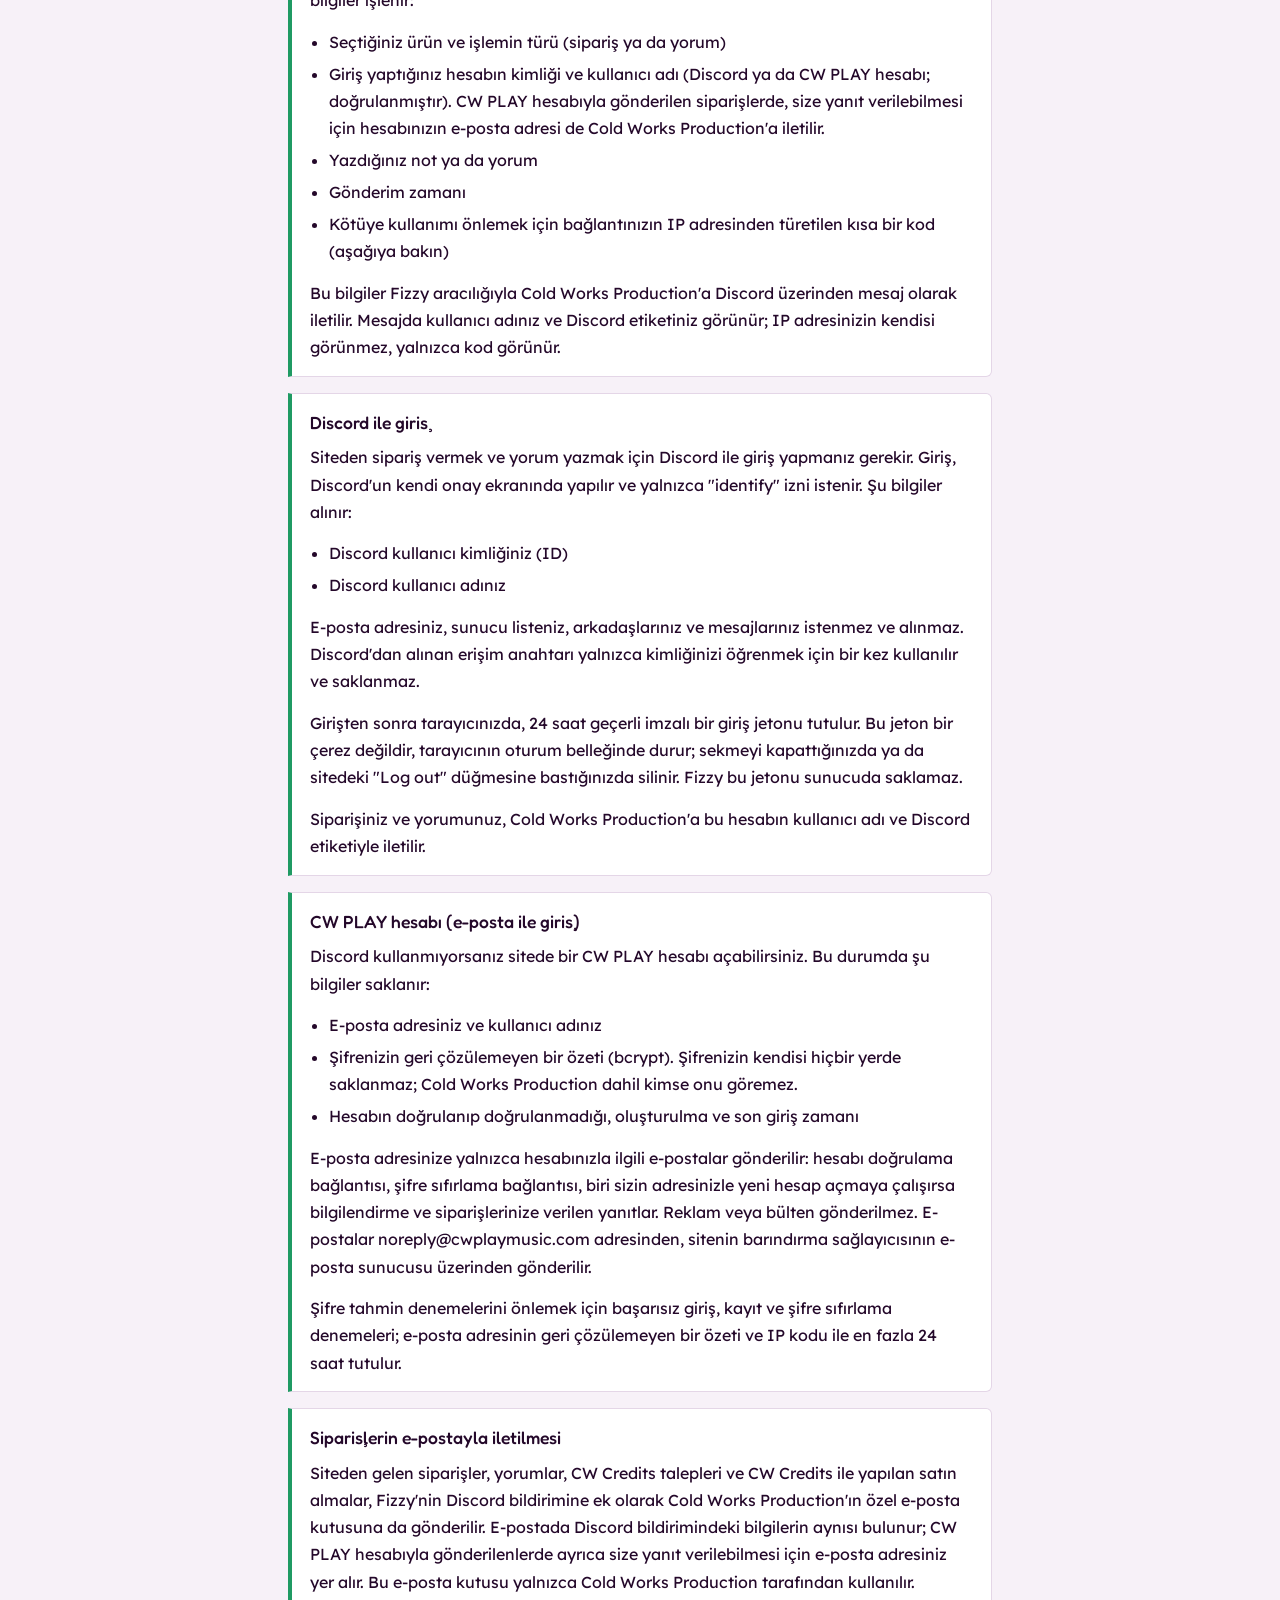
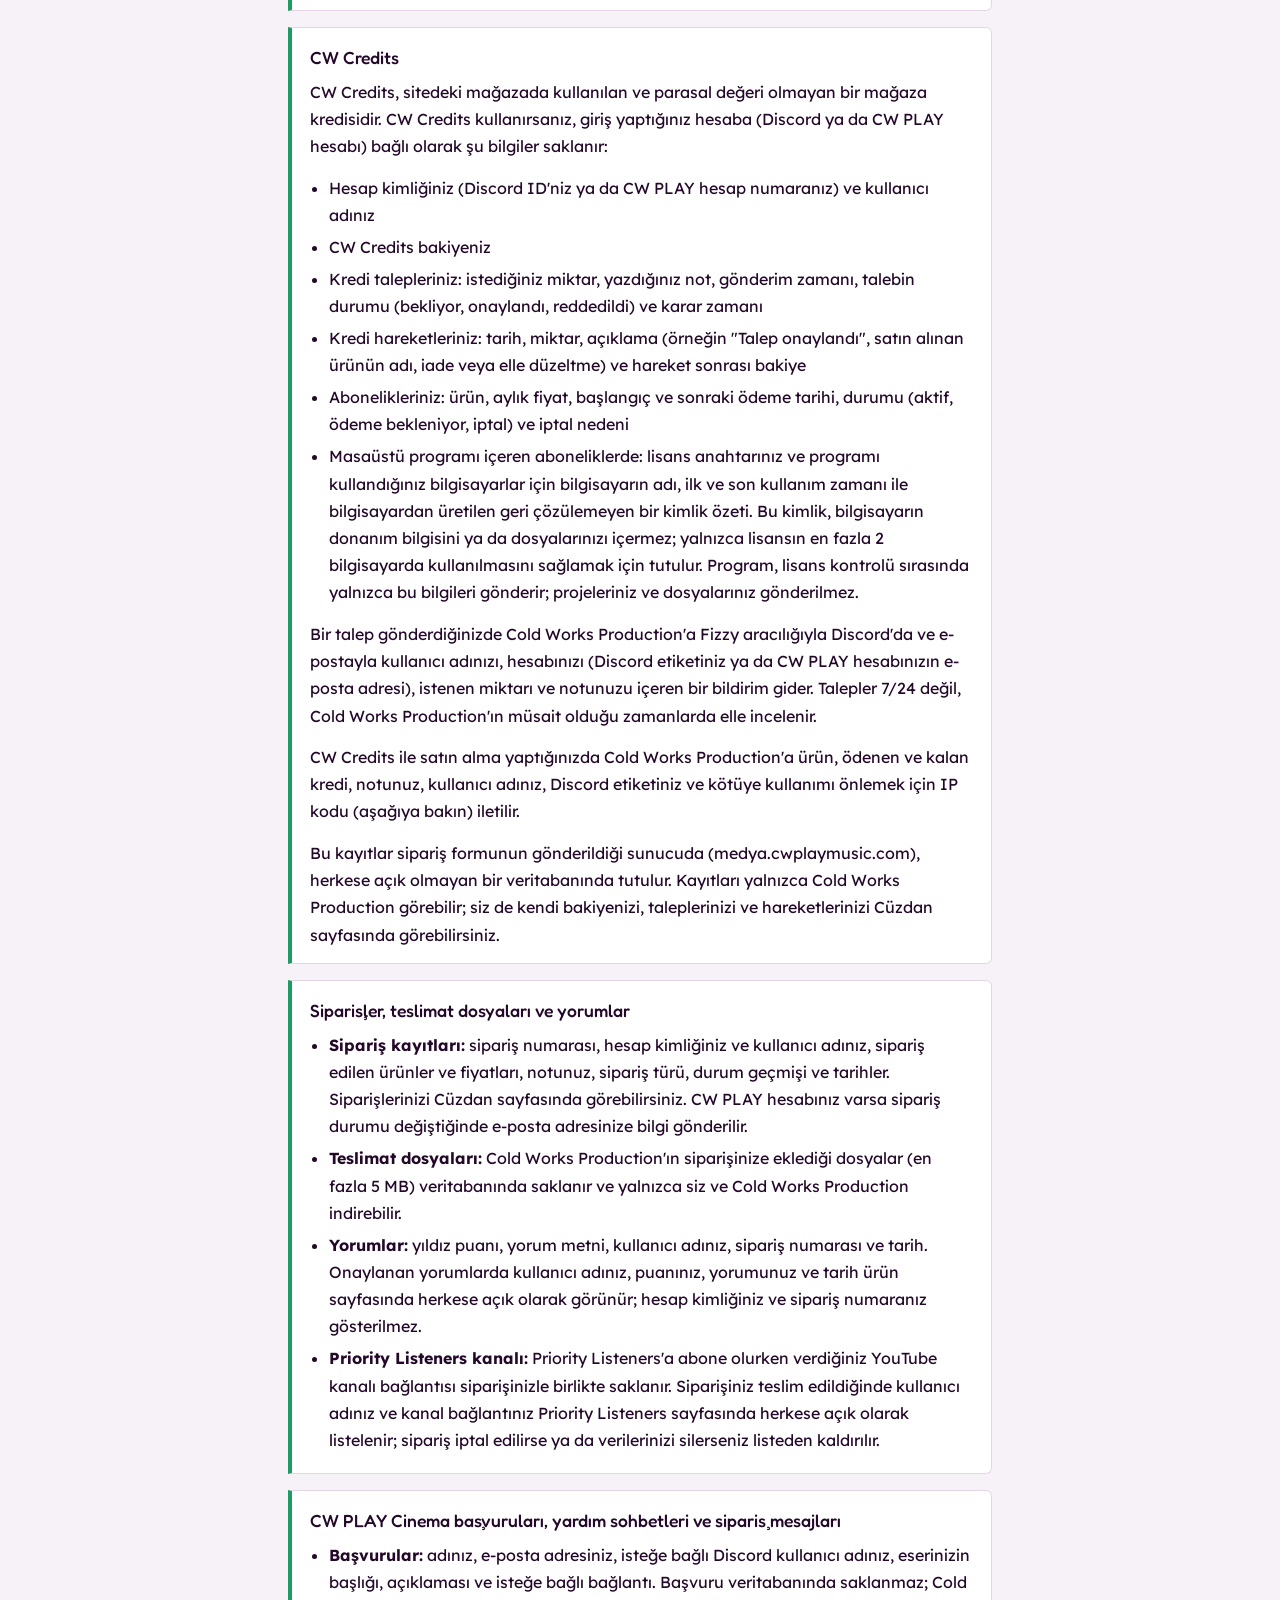
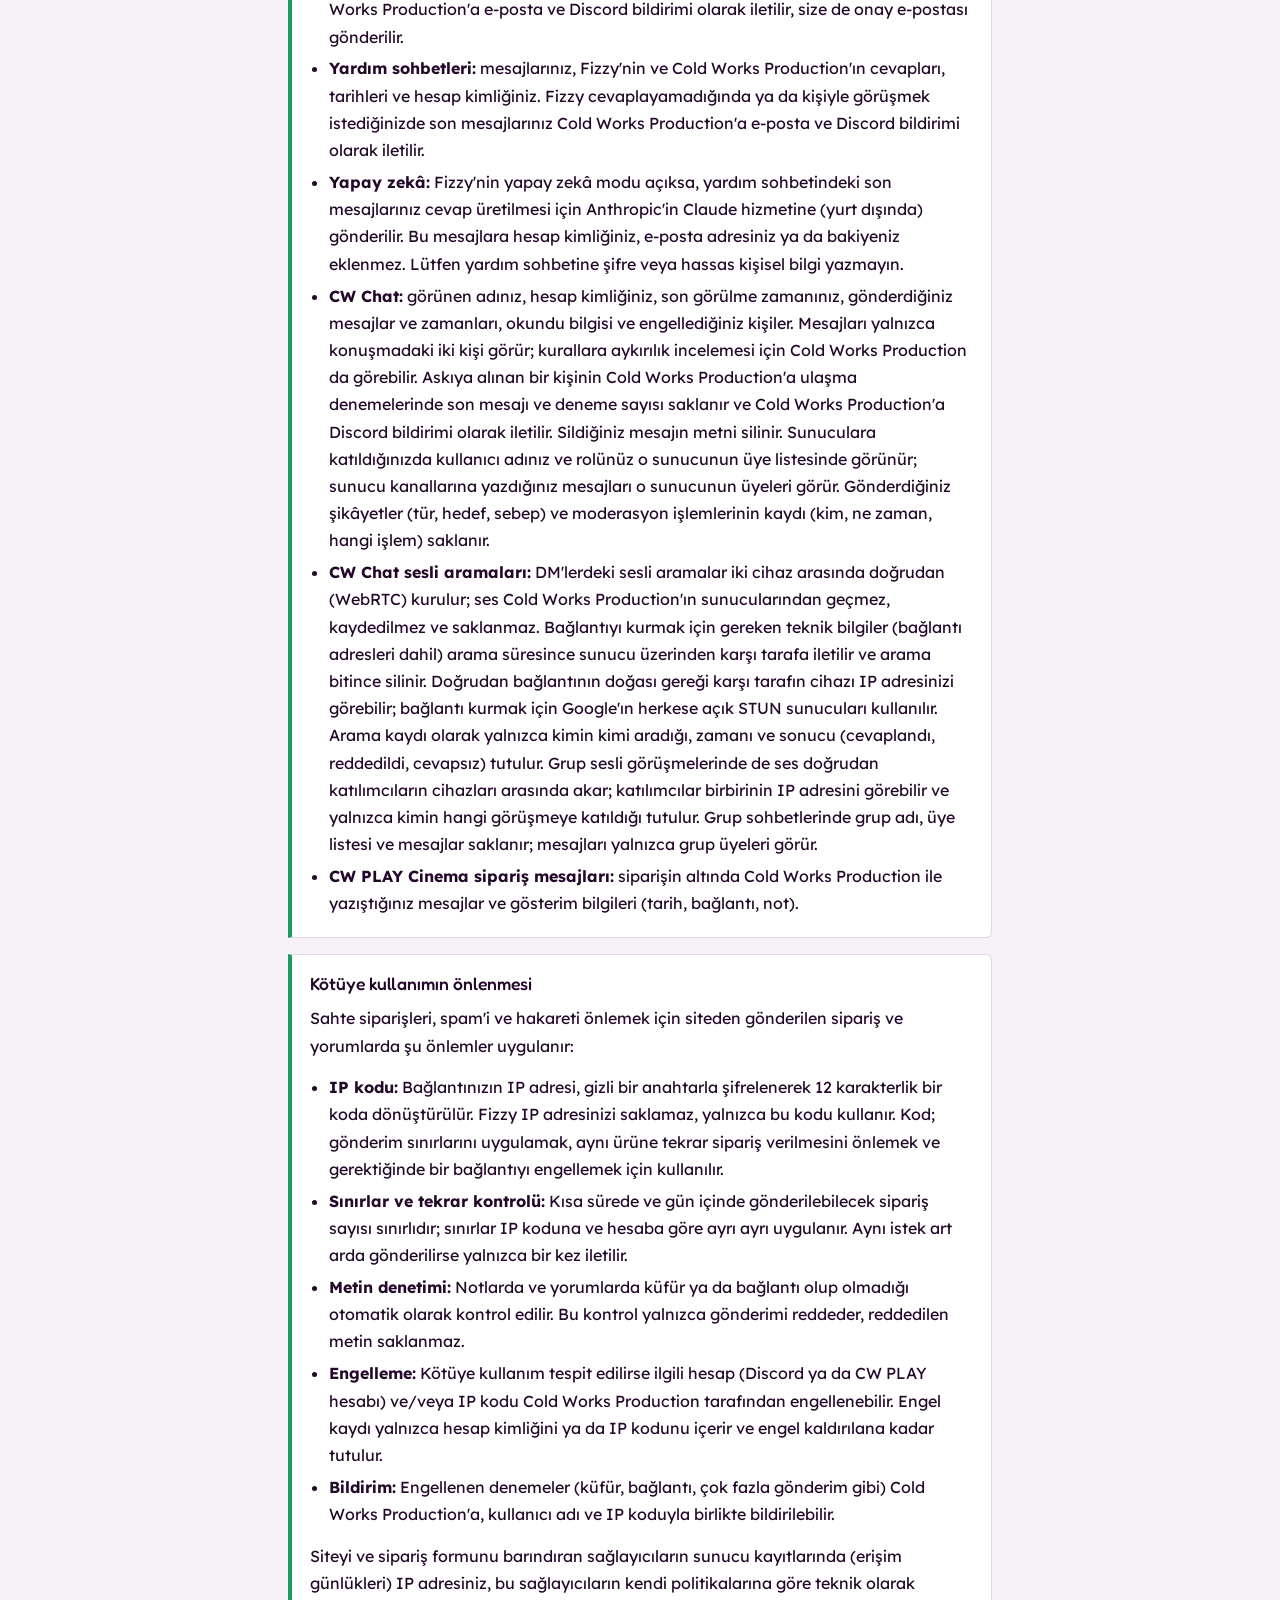
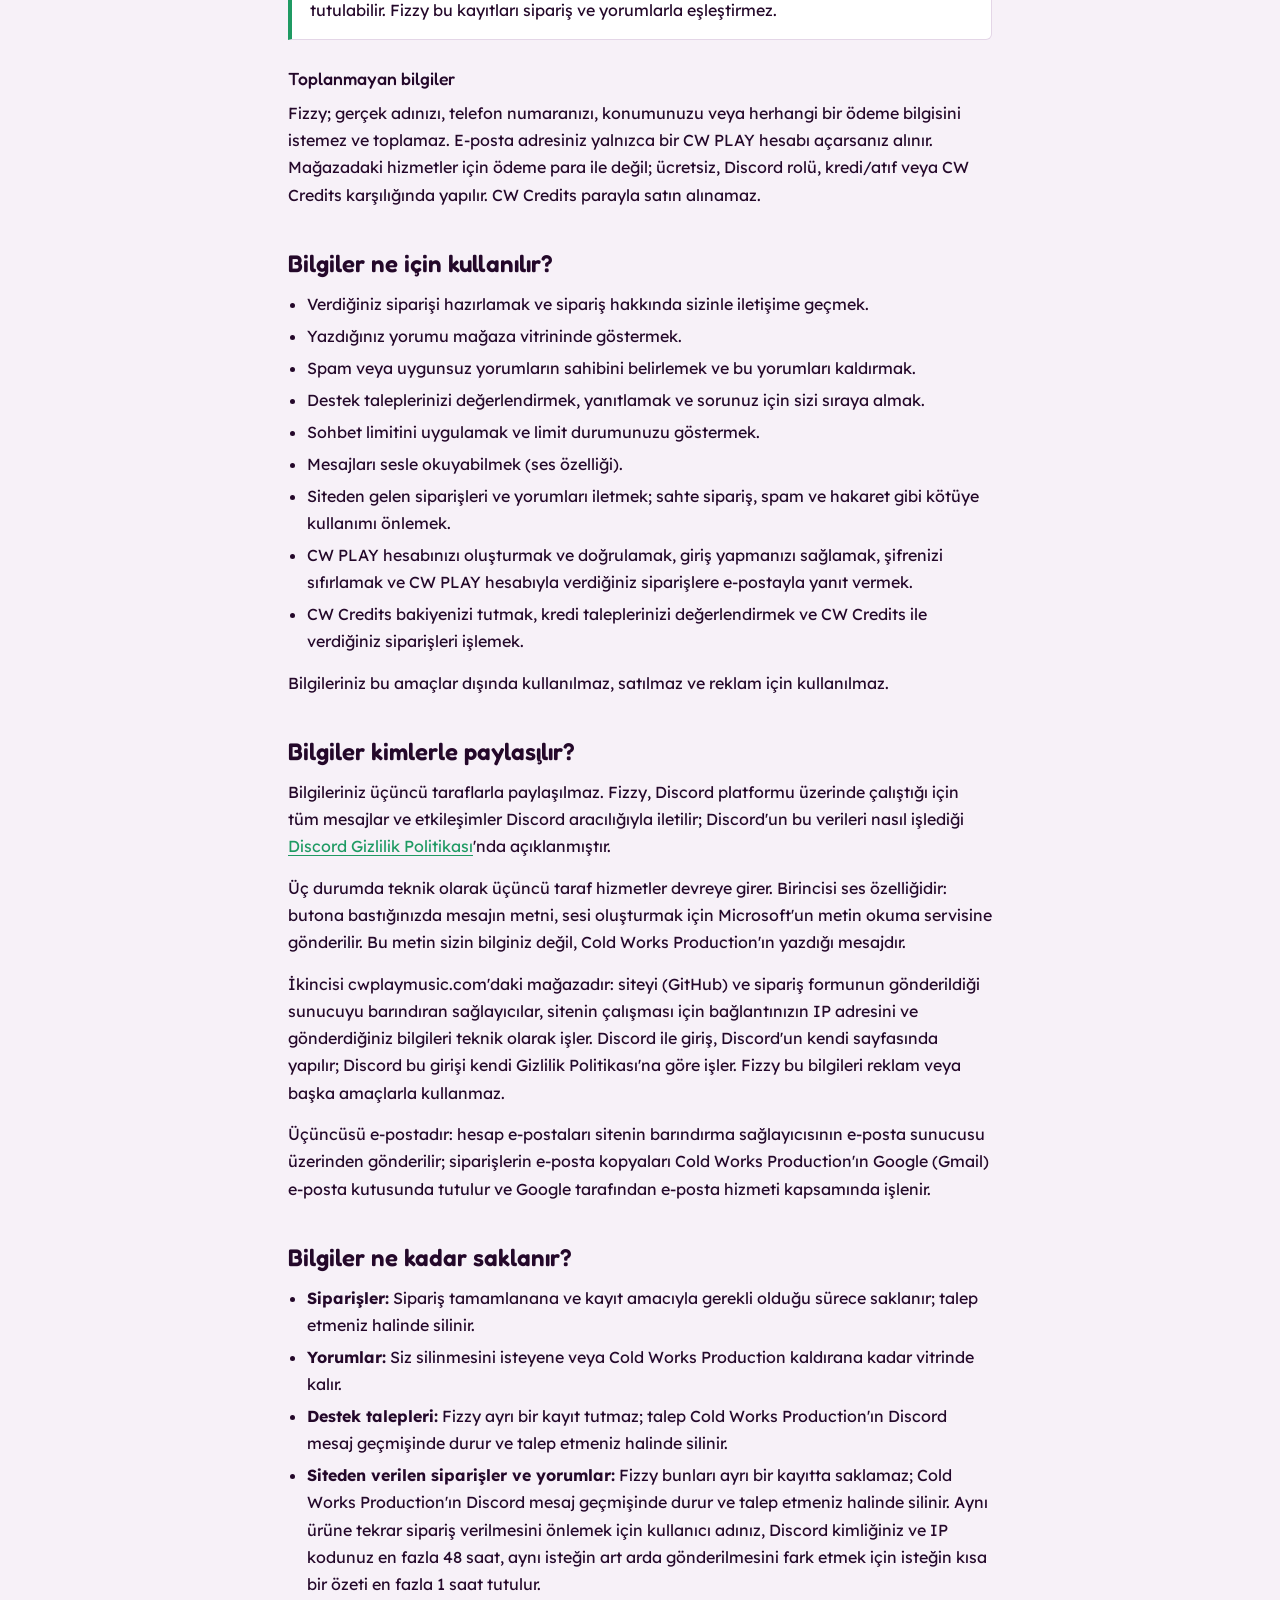
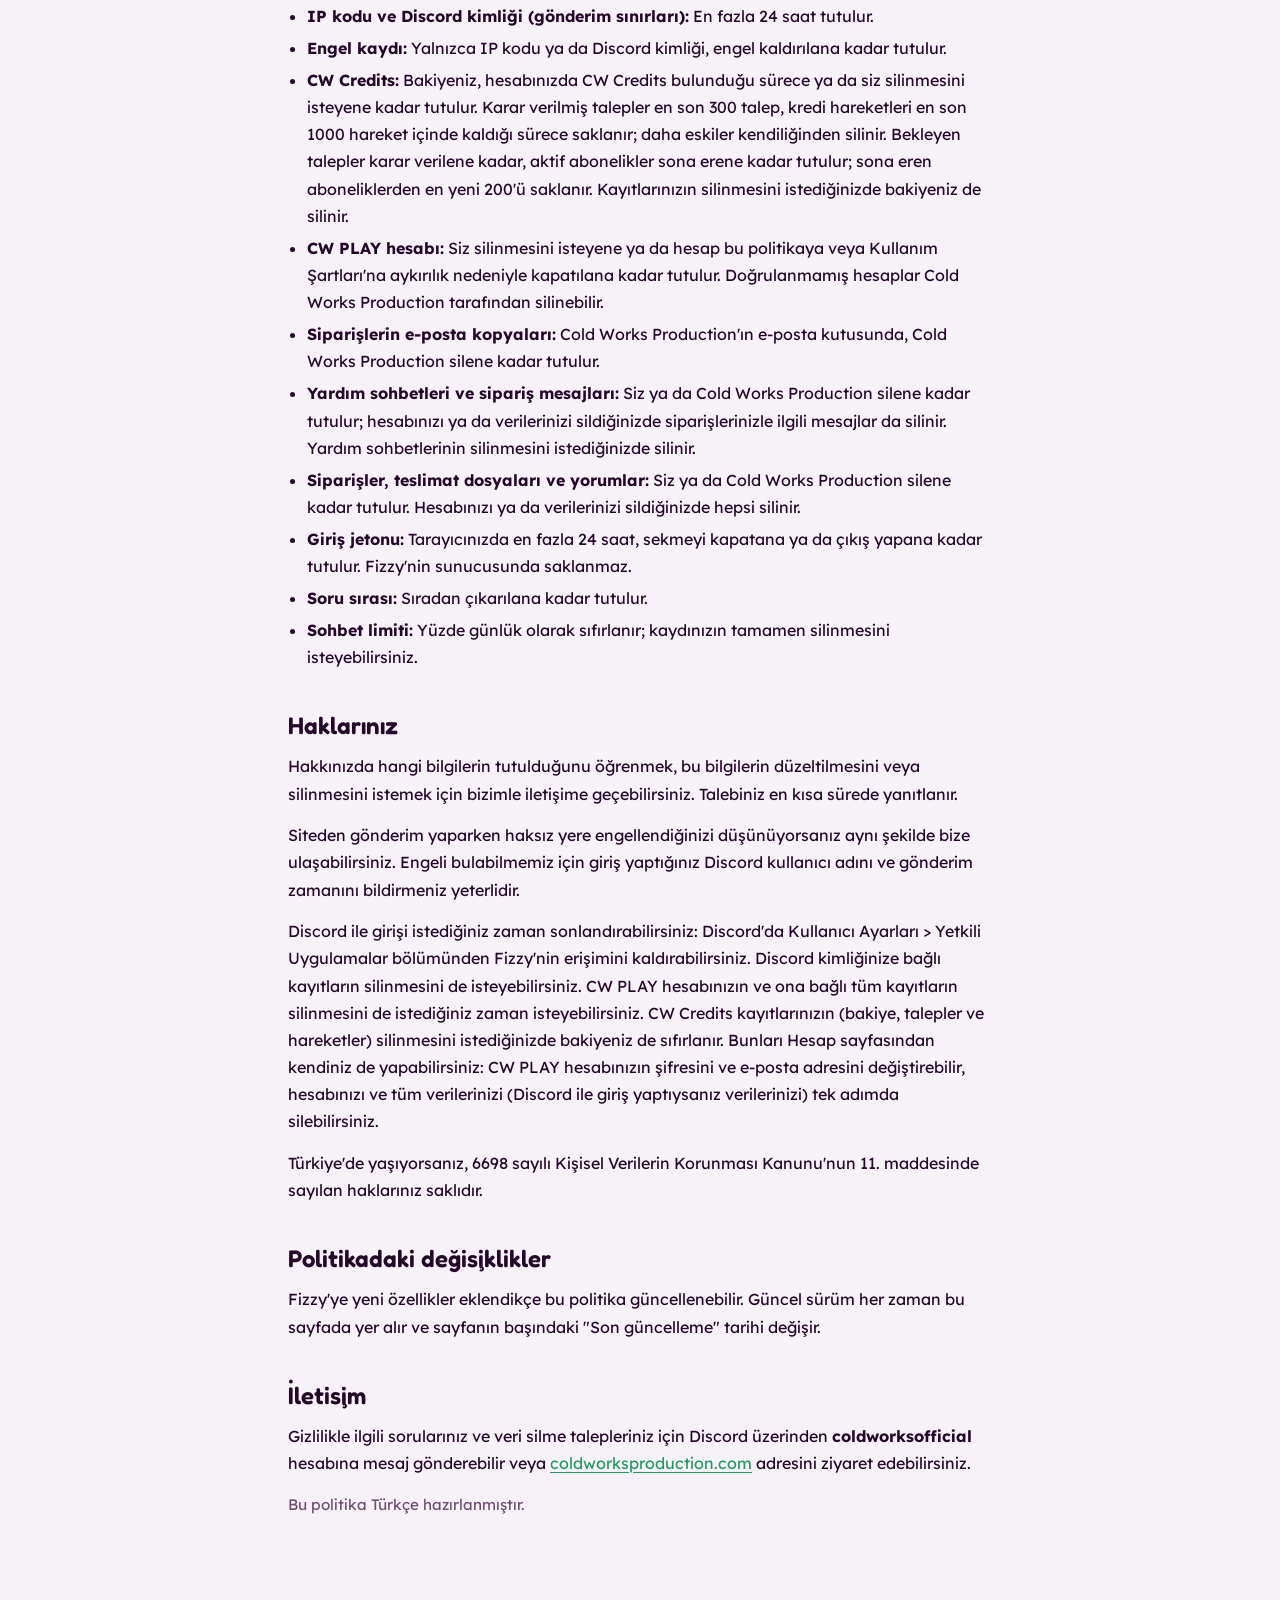
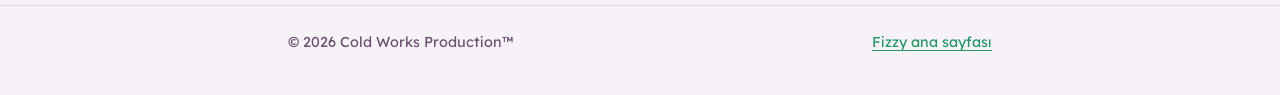
==== commit e65c5033: "Add files via upload" ====
--- a/privacy/index.html
+++ b/privacy/index.html
@@ -24,7 +24,7 @@
     </nav>
     <h1>Fizzy Littlejoy<br>Gizlilik Politikası</h1>
     <p>Fizzy'nin hangi bilgileri topladığını, bunları ne için kullandığını ve nasıl silebileceğinizi açıklar.</p>
-    <div class="updated">Son güncelleme: 26 Ekim 2026</div>
+    <div class="updated">Son güncelleme: 27 Ekim 2026</div>
   </div>
 </header>
 
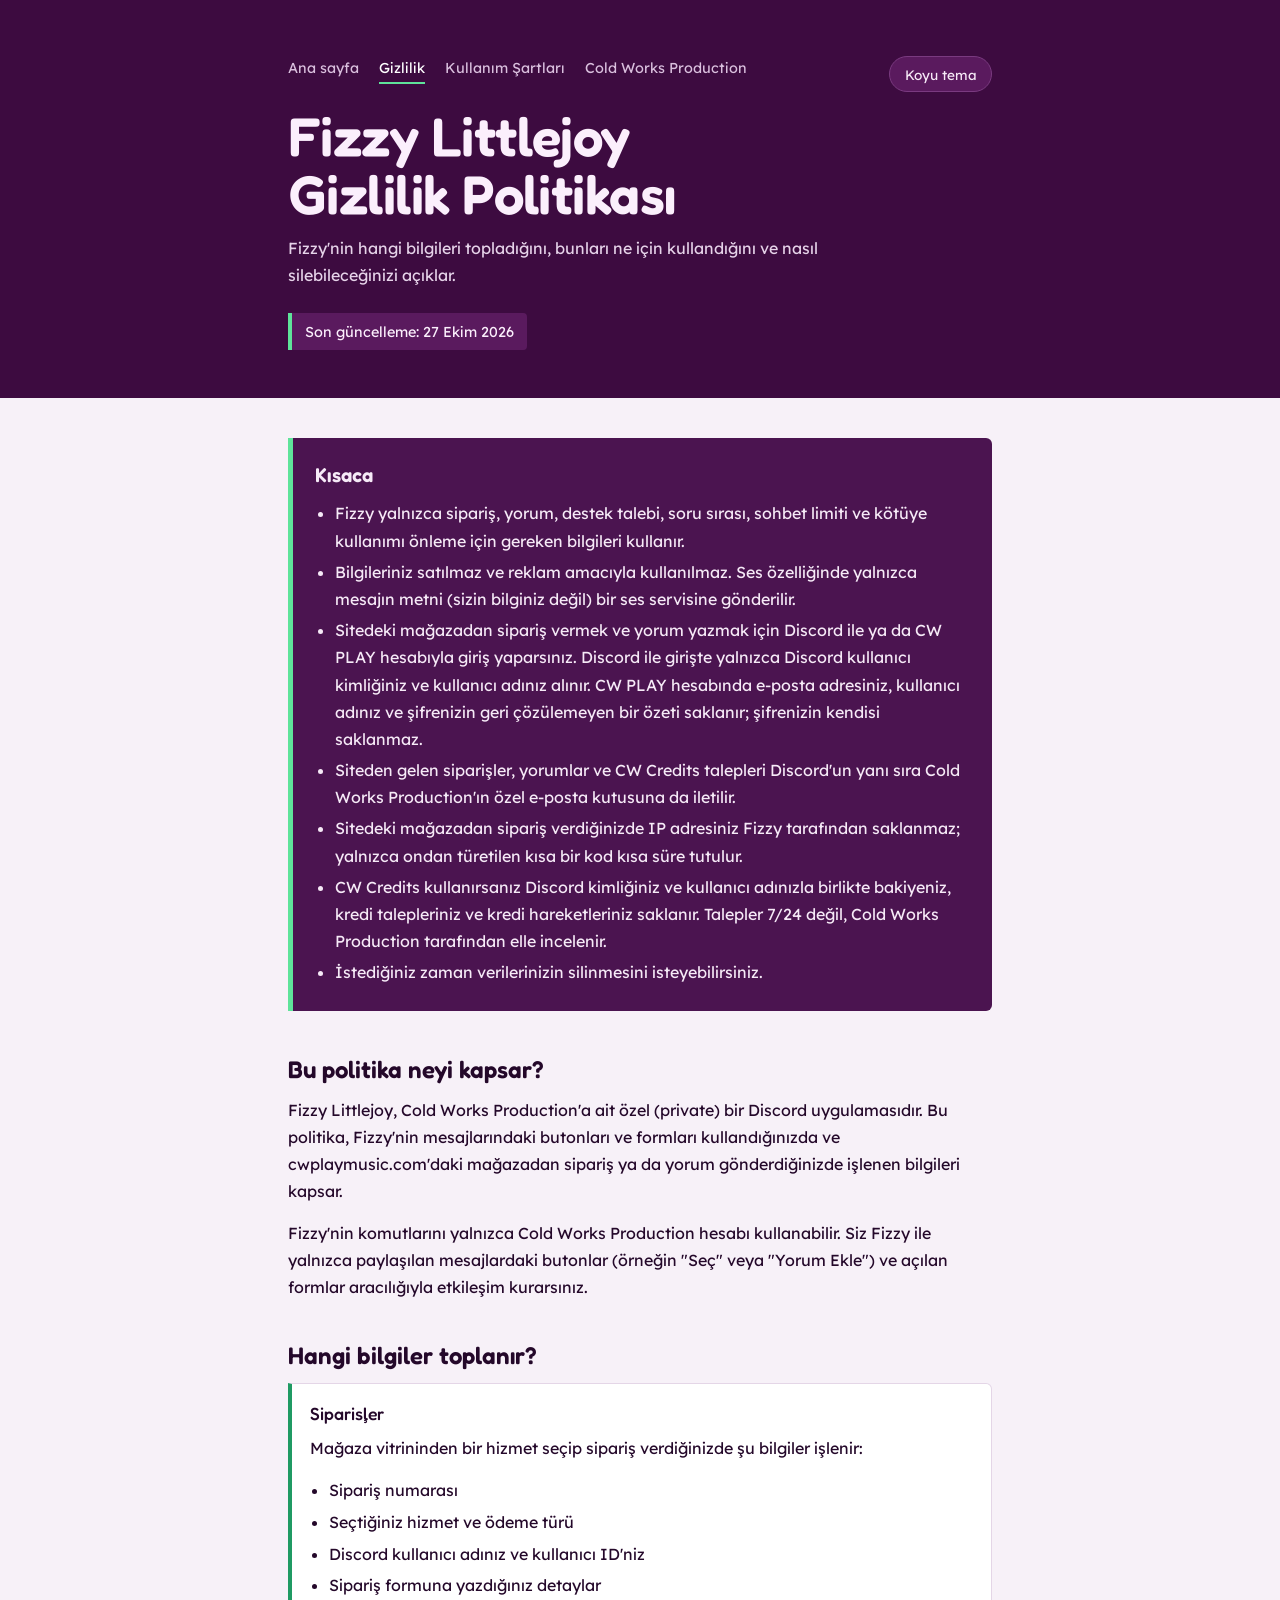
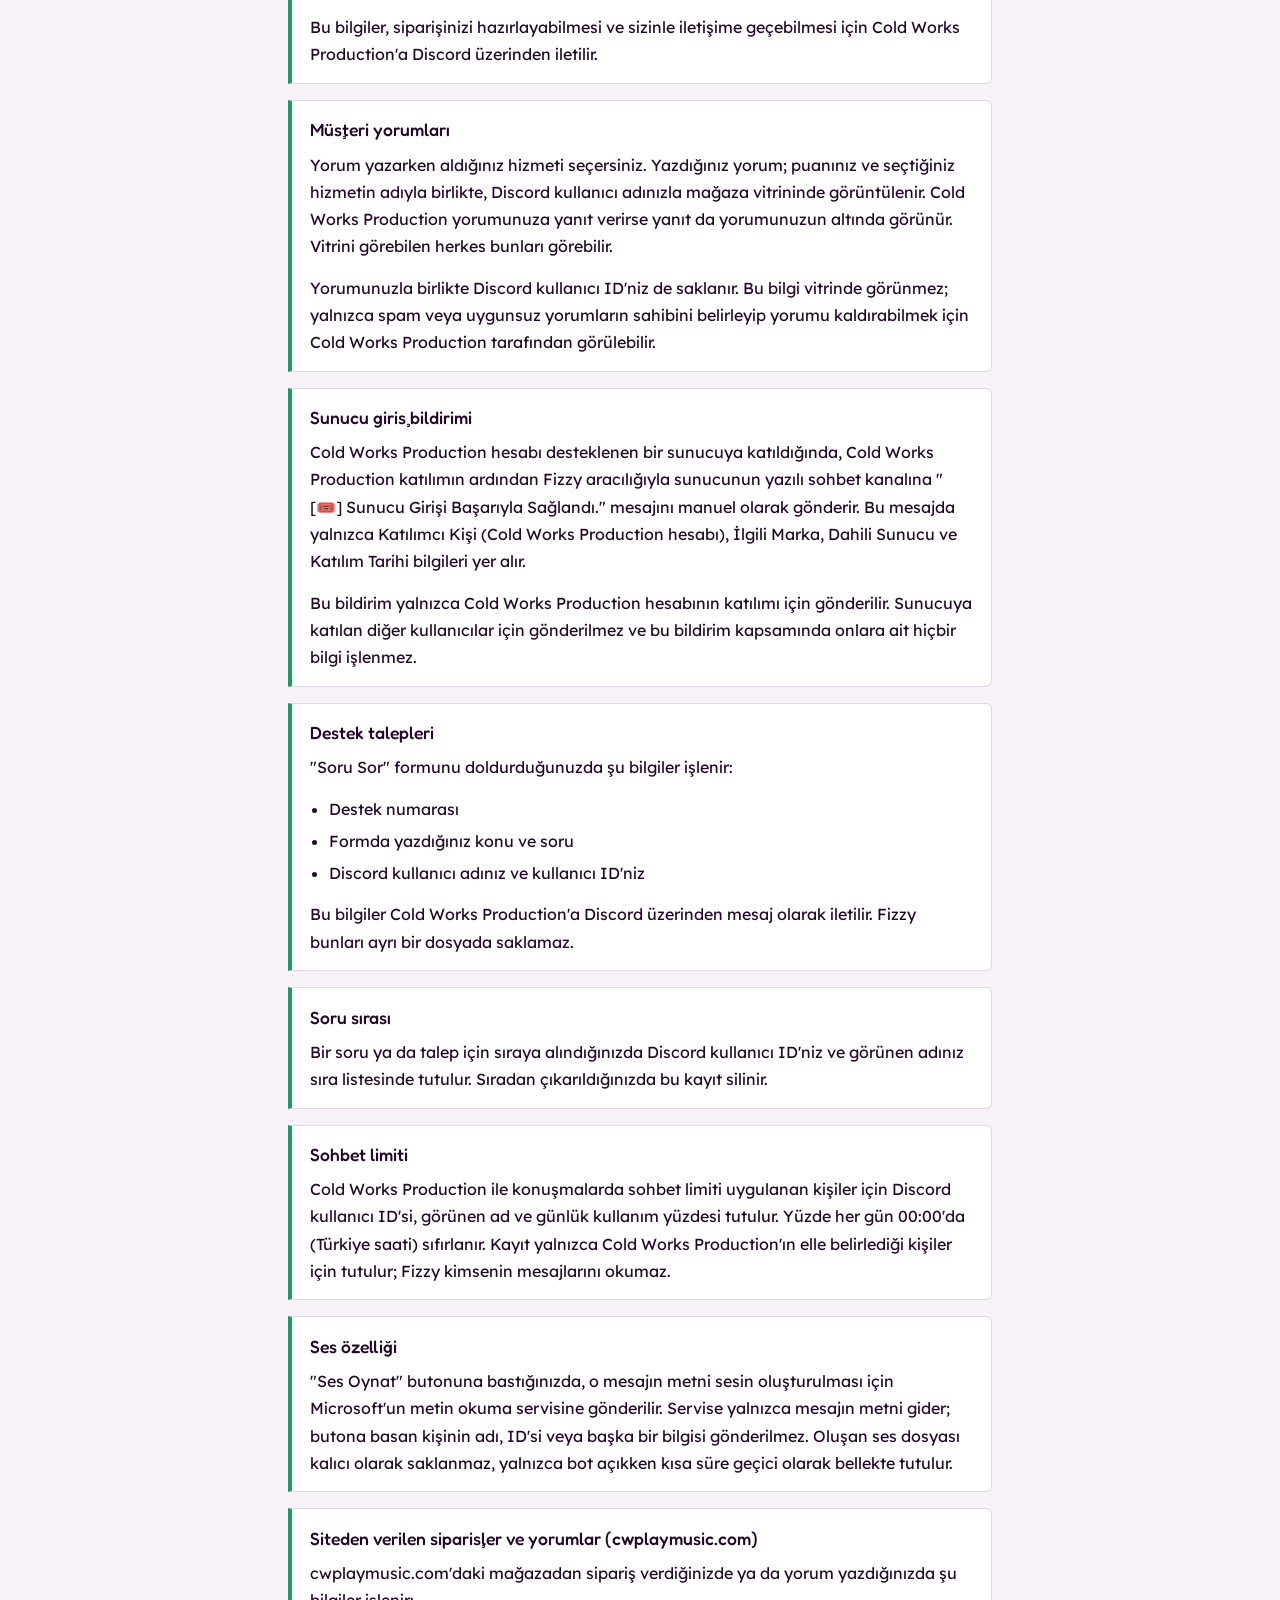
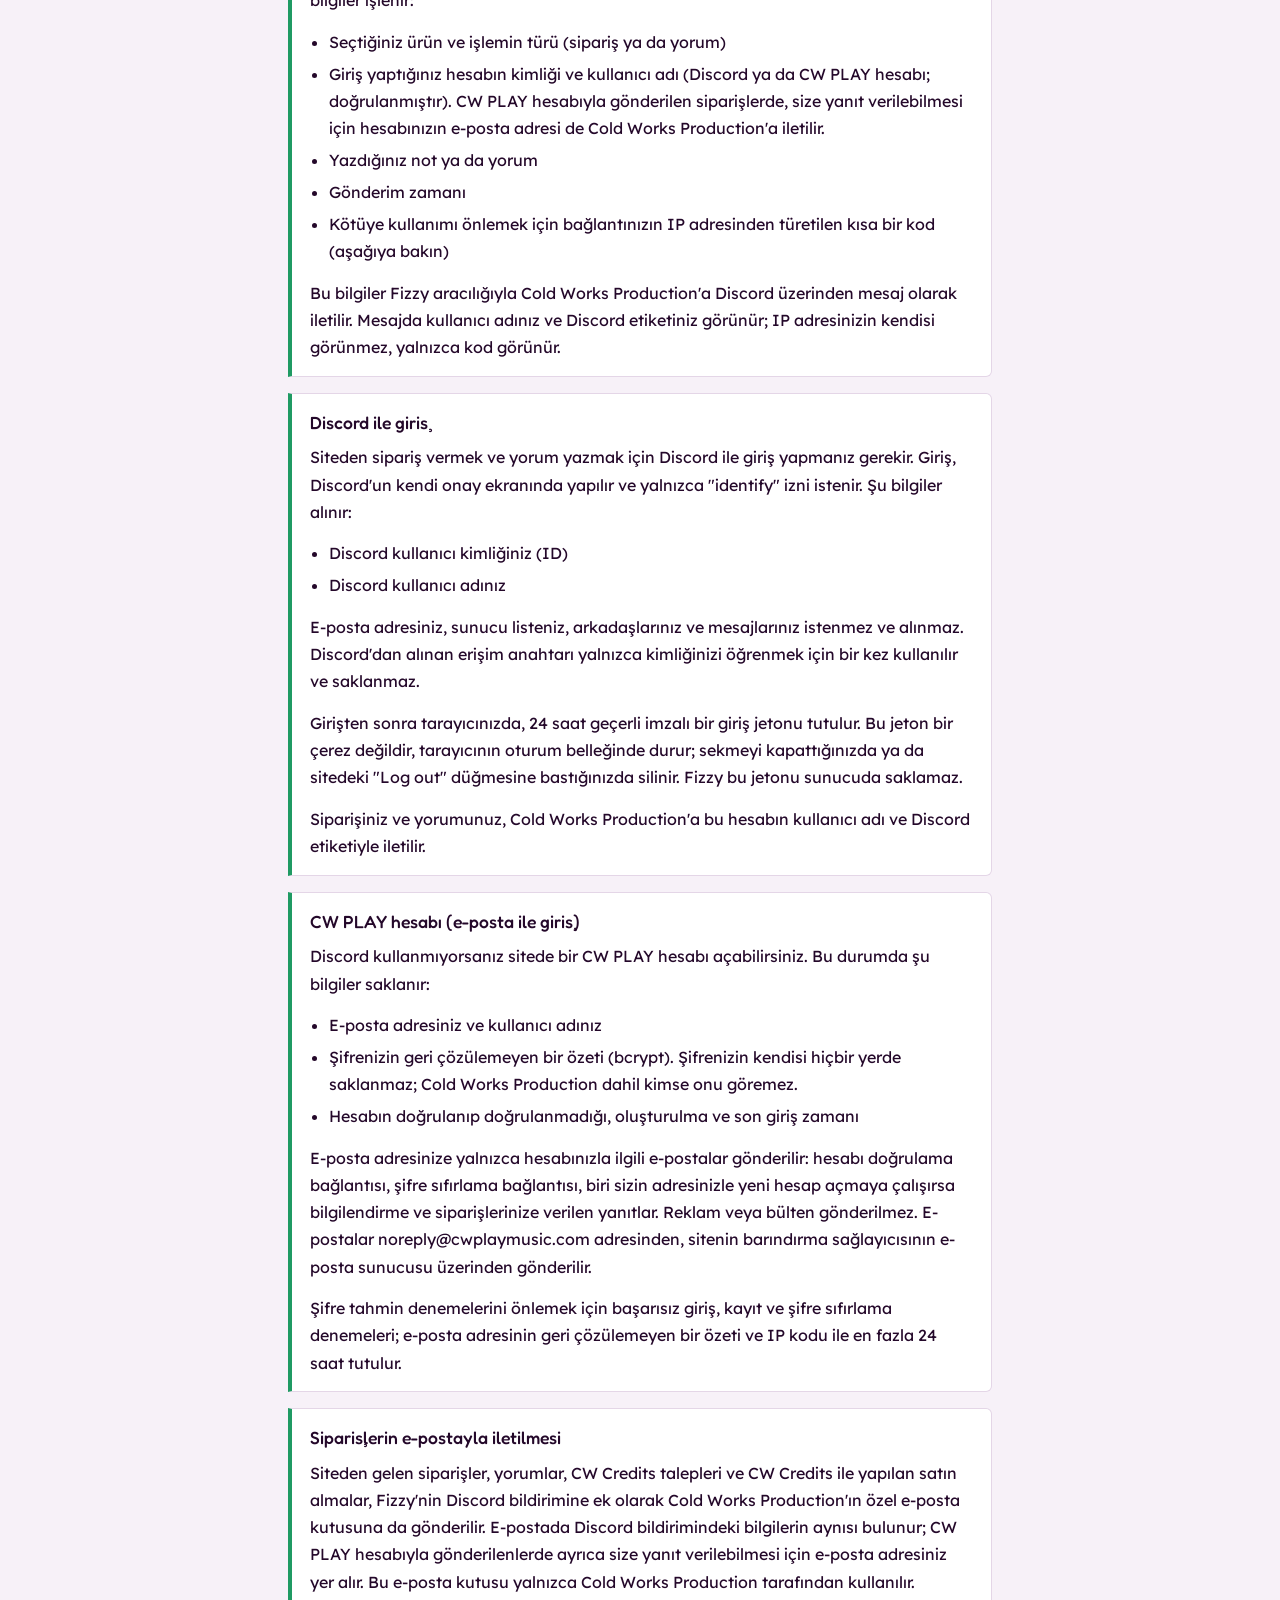
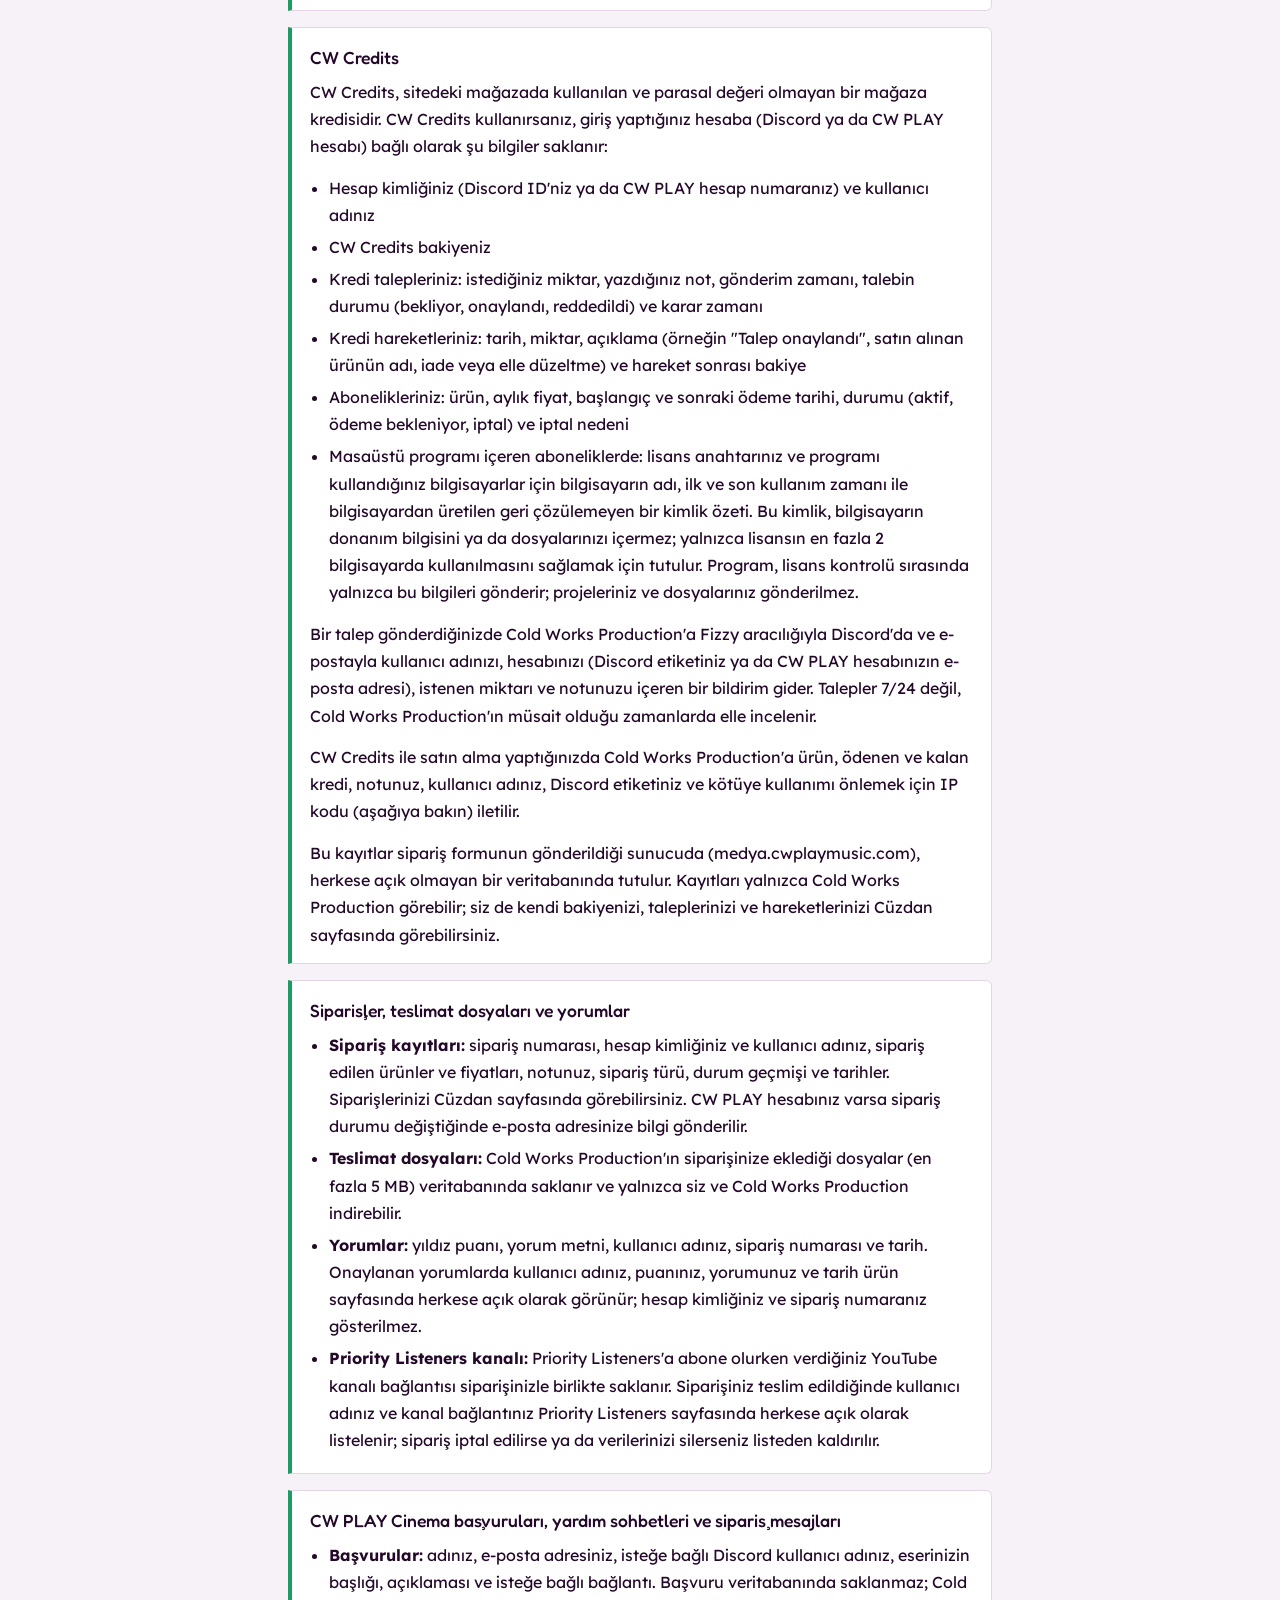
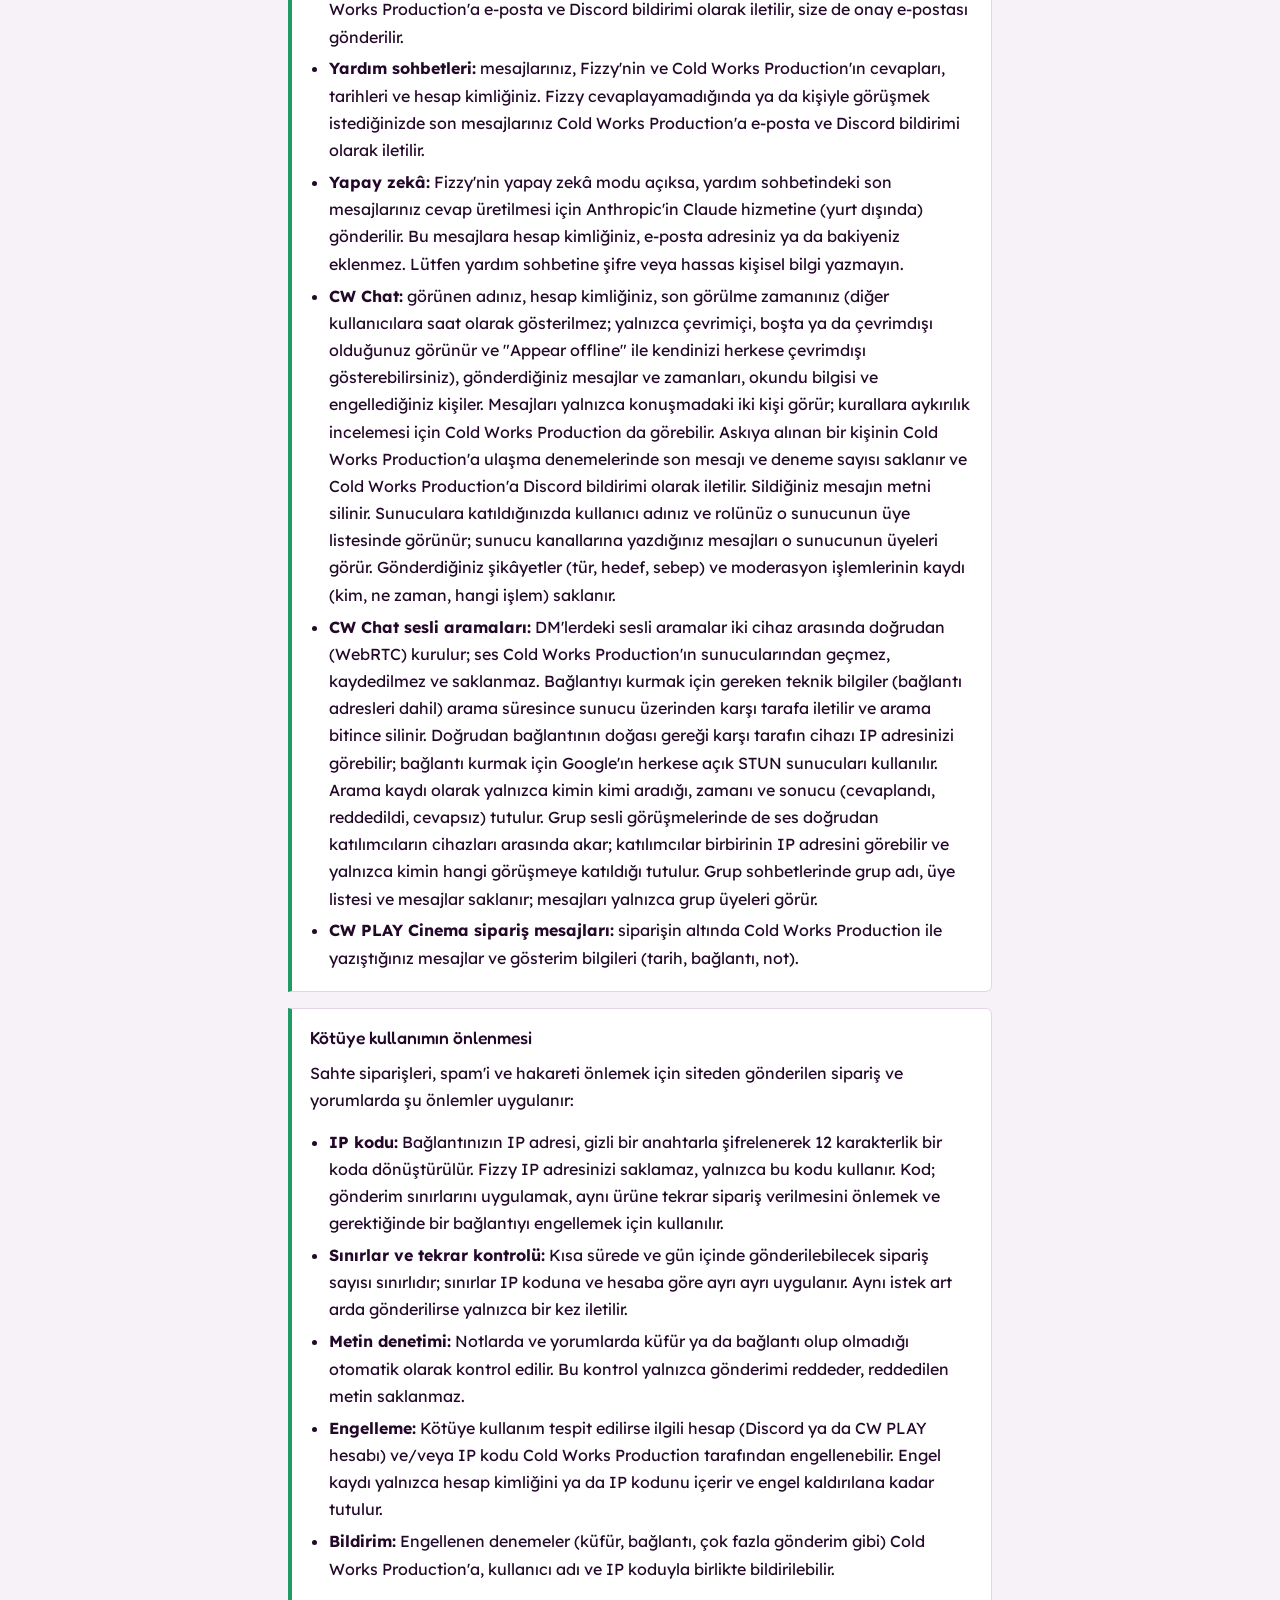
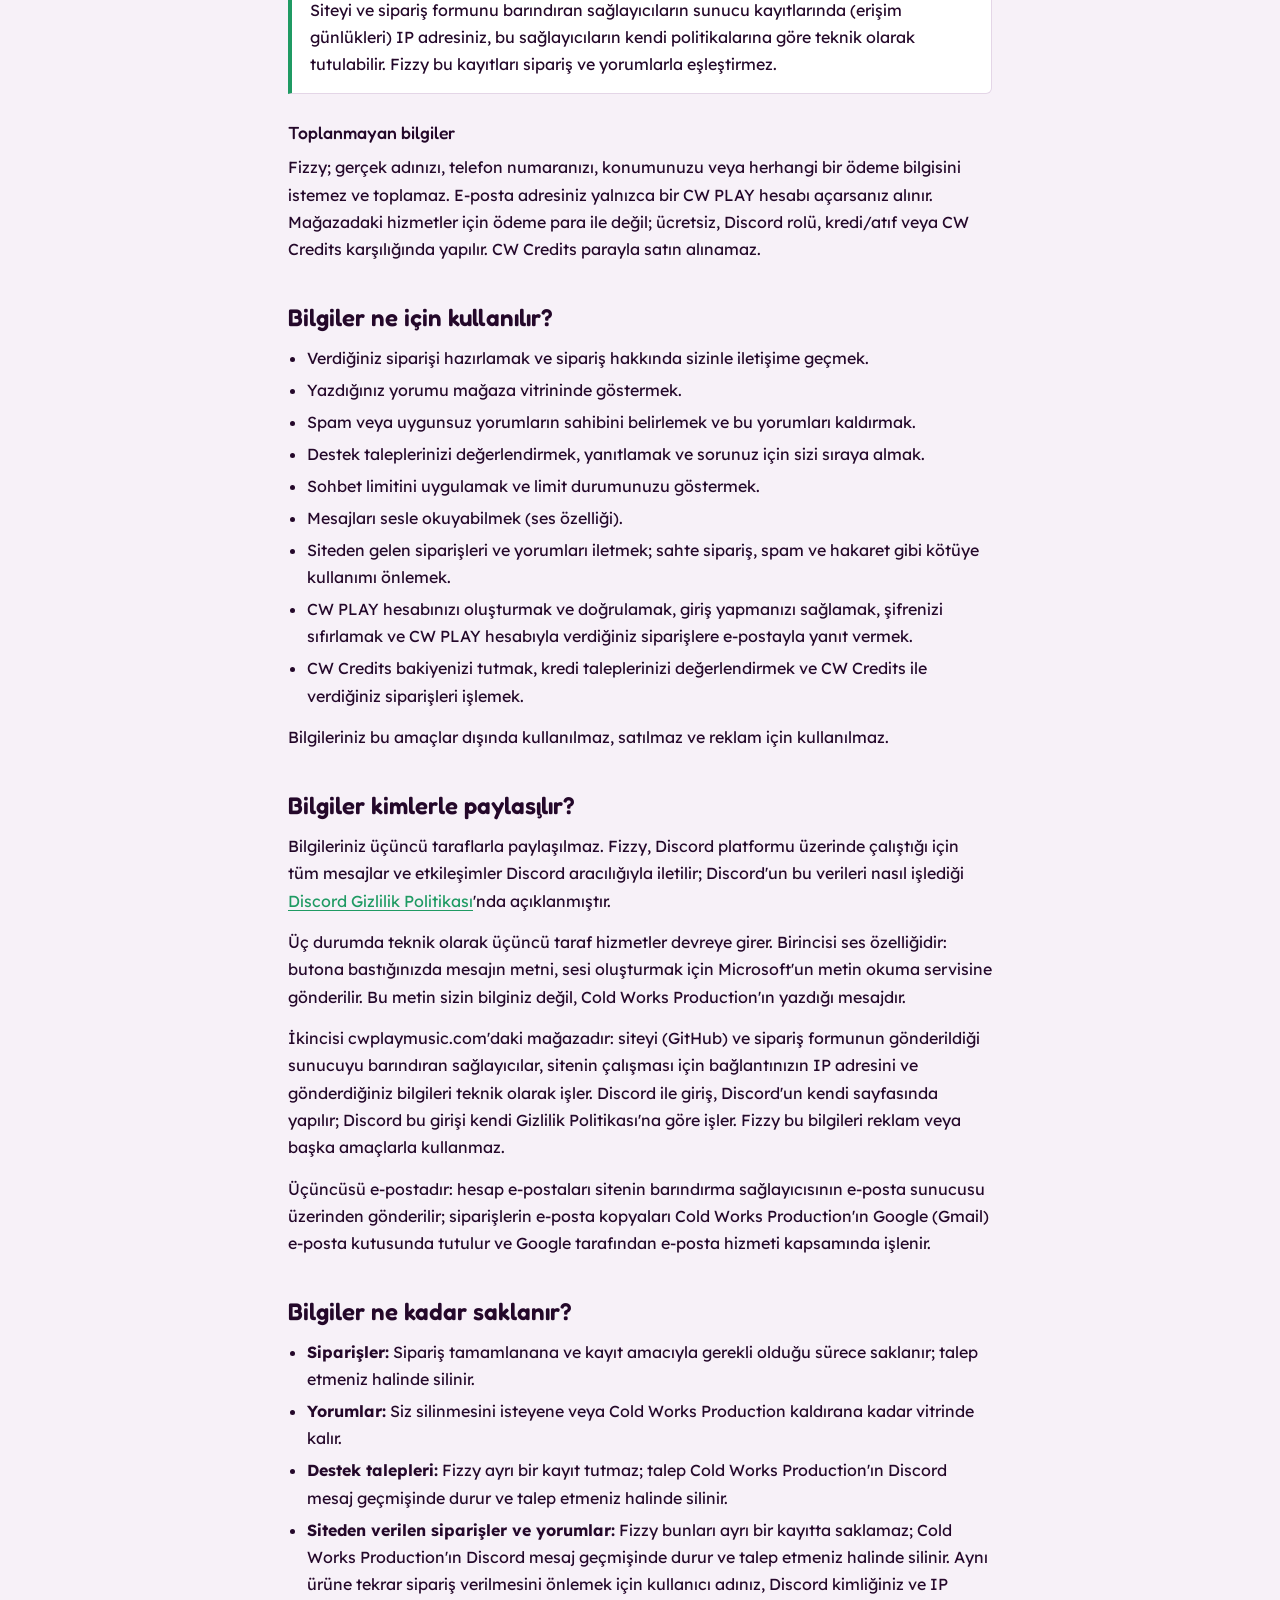
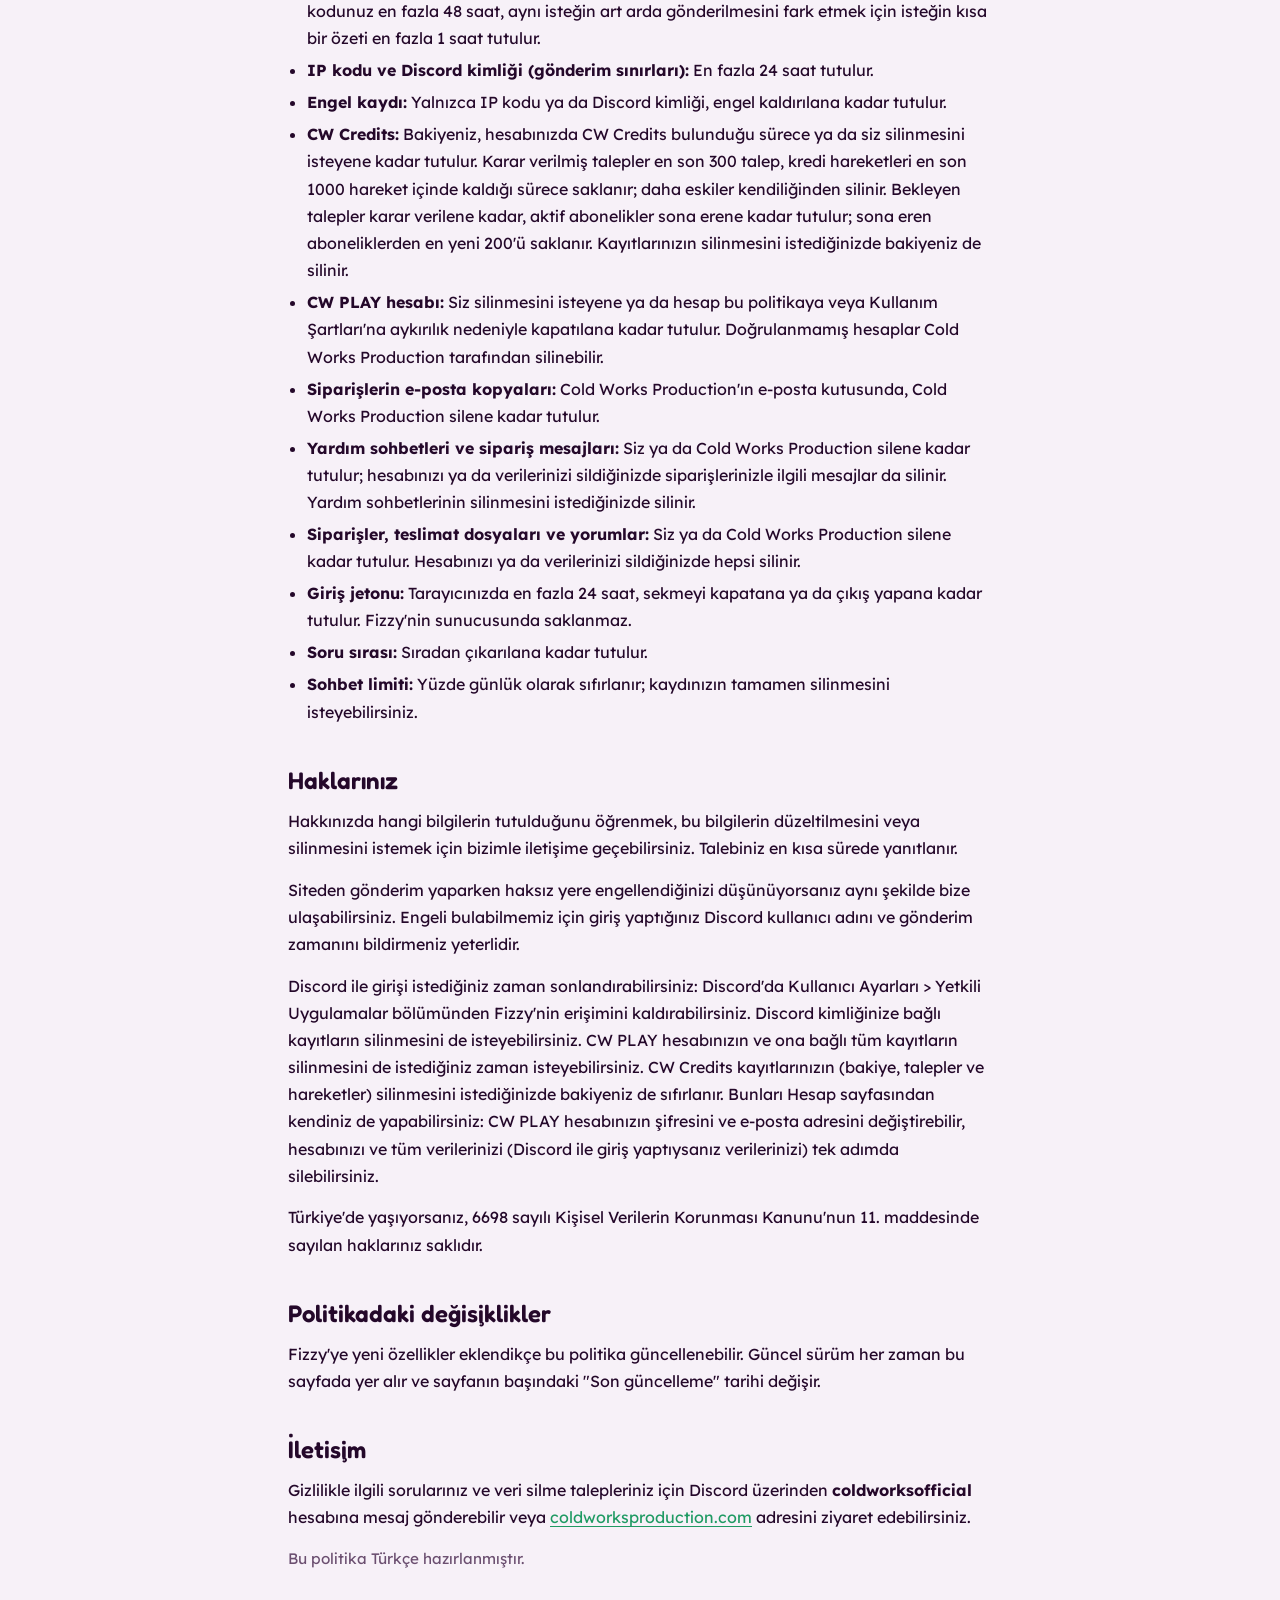
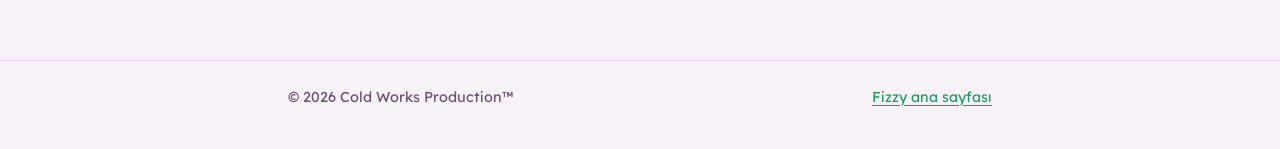
==== commit 28cc8ae3: "Add files via upload" ====
--- a/privacy/index.html
+++ b/privacy/index.html
@@ -177,7 +177,7 @@
           <li><strong>Başvurular:</strong> adınız, e-posta adresiniz, isteğe bağlı Discord kullanıcı adınız, eserinizin başlığı, açıklaması ve isteğe bağlı bağlantı. Başvuru veritabanında saklanmaz; Cold Works Production'a e-posta ve Discord bildirimi olarak iletilir, size de onay e-postası gönderilir.</li>
           <li><strong>Yardım sohbetleri:</strong> mesajlarınız, Fizzy'nin ve Cold Works Production'ın cevapları, tarihleri ve hesap kimliğiniz. Fizzy cevaplayamadığında ya da kişiyle görüşmek istediğinizde son mesajlarınız Cold Works Production'a e-posta ve Discord bildirimi olarak iletilir.</li>
           <li><strong>Yapay zekâ:</strong> Fizzy'nin yapay zekâ modu açıksa, yardım sohbetindeki son mesajlarınız cevap üretilmesi için Anthropic'in Claude hizmetine (yurt dışında) gönderilir. Bu mesajlara hesap kimliğiniz, e-posta adresiniz ya da bakiyeniz eklenmez. Lütfen yardım sohbetine şifre veya hassas kişisel bilgi yazmayın.</li>
-          <li><strong>CW Chat:</strong> görünen adınız, hesap kimliğiniz, son görülme zamanınız, gönderdiğiniz mesajlar ve zamanları, okundu bilgisi ve engellediğiniz kişiler. Mesajları yalnızca konuşmadaki iki kişi görür; kurallara aykırılık incelemesi için Cold Works Production da görebilir. Askıya alınan bir kişinin Cold Works Production'a ulaşma denemelerinde son mesajı ve deneme sayısı saklanır ve Cold Works Production'a Discord bildirimi olarak iletilir. Sildiğiniz mesajın metni silinir. Sunuculara katıldığınızda kullanıcı adınız ve rolünüz o sunucunun üye listesinde görünür; sunucu kanallarına yazdığınız mesajları o sunucunun üyeleri görür. Gönderdiğiniz şikâyetler (tür, hedef, sebep) ve moderasyon işlemlerinin kaydı (kim, ne zaman, hangi işlem) saklanır.</li>
+          <li><strong>CW Chat:</strong> görünen adınız, hesap kimliğiniz, son görülme zamanınız (diğer kullanıcılara saat olarak gösterilmez; yalnızca çevrimiçi, boşta ya da çevrimdışı olduğunuz görünür ve "Appear offline" ile kendinizi herkese çevrimdışı gösterebilirsiniz), gönderdiğiniz mesajlar ve zamanları, okundu bilgisi ve engellediğiniz kişiler. Mesajları yalnızca konuşmadaki iki kişi görür; kurallara aykırılık incelemesi için Cold Works Production da görebilir. Askıya alınan bir kişinin Cold Works Production'a ulaşma denemelerinde son mesajı ve deneme sayısı saklanır ve Cold Works Production'a Discord bildirimi olarak iletilir. Sildiğiniz mesajın metni silinir. Sunuculara katıldığınızda kullanıcı adınız ve rolünüz o sunucunun üye listesinde görünür; sunucu kanallarına yazdığınız mesajları o sunucunun üyeleri görür. Gönderdiğiniz şikâyetler (tür, hedef, sebep) ve moderasyon işlemlerinin kaydı (kim, ne zaman, hangi işlem) saklanır.</li>
           <li><strong>CW Chat sesli aramaları:</strong> DM'lerdeki sesli aramalar iki cihaz arasında doğrudan (WebRTC) kurulur; ses Cold Works Production'ın sunucularından geçmez, kaydedilmez ve saklanmaz. Bağlantıyı kurmak için gereken teknik bilgiler (bağlantı adresleri dahil) arama süresince sunucu üzerinden karşı tarafa iletilir ve arama bitince silinir. Doğrudan bağlantının doğası gereği karşı tarafın cihazı IP adresinizi görebilir; bağlantı kurmak için Google'ın herkese açık STUN sunucuları kullanılır. Arama kaydı olarak yalnızca kimin kimi aradığı, zamanı ve sonucu (cevaplandı, reddedildi, cevapsız) tutulur. Grup sesli görüşmelerinde de ses doğrudan katılımcıların cihazları arasında akar; katılımcılar birbirinin IP adresini görebilir ve yalnızca kimin hangi görüşmeye katıldığı tutulur. Grup sohbetlerinde grup adı, üye listesi ve mesajlar saklanır; mesajları yalnızca grup üyeleri görür.</li>
           <li><strong>CW PLAY Cinema sipariş mesajları:</strong> siparişin altında Cold Works Production ile yazıştığınız mesajlar ve gösterim bilgileri (tarih, bağlantı, not).</li>
         </ul>
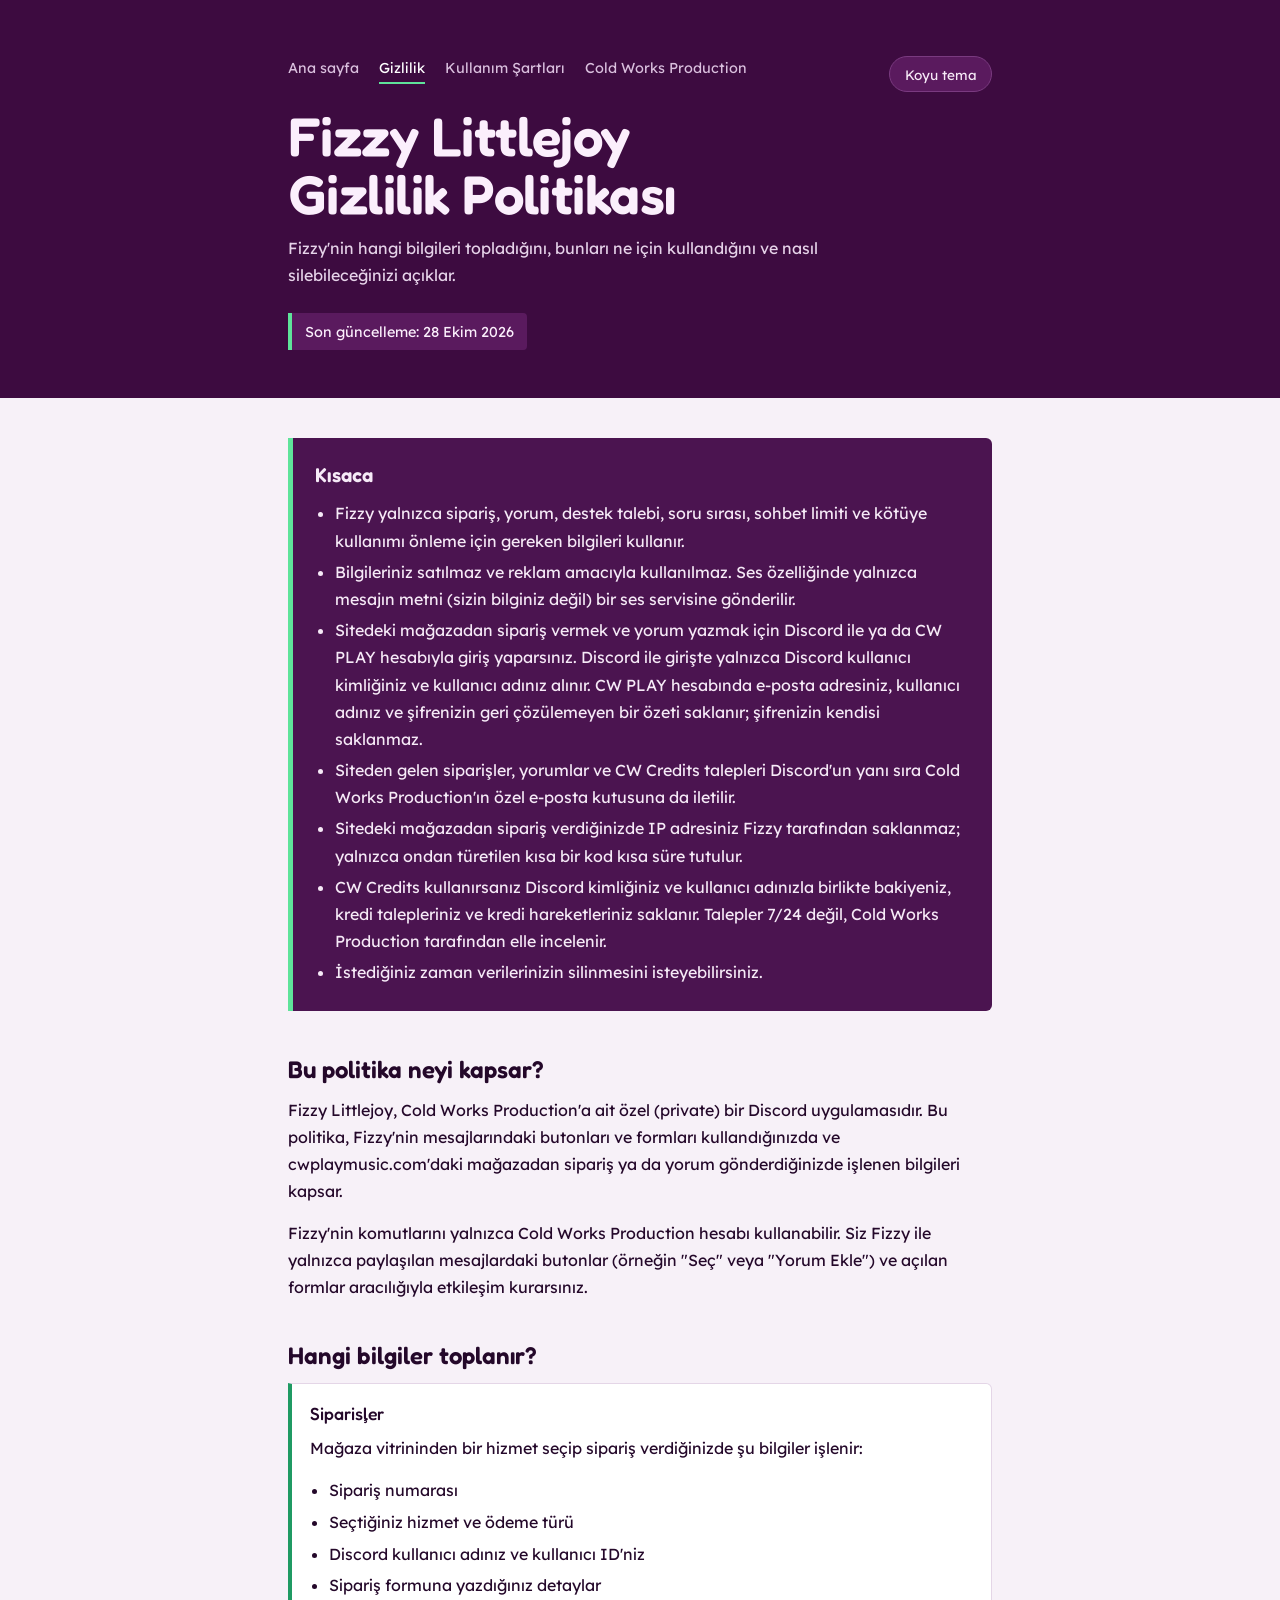
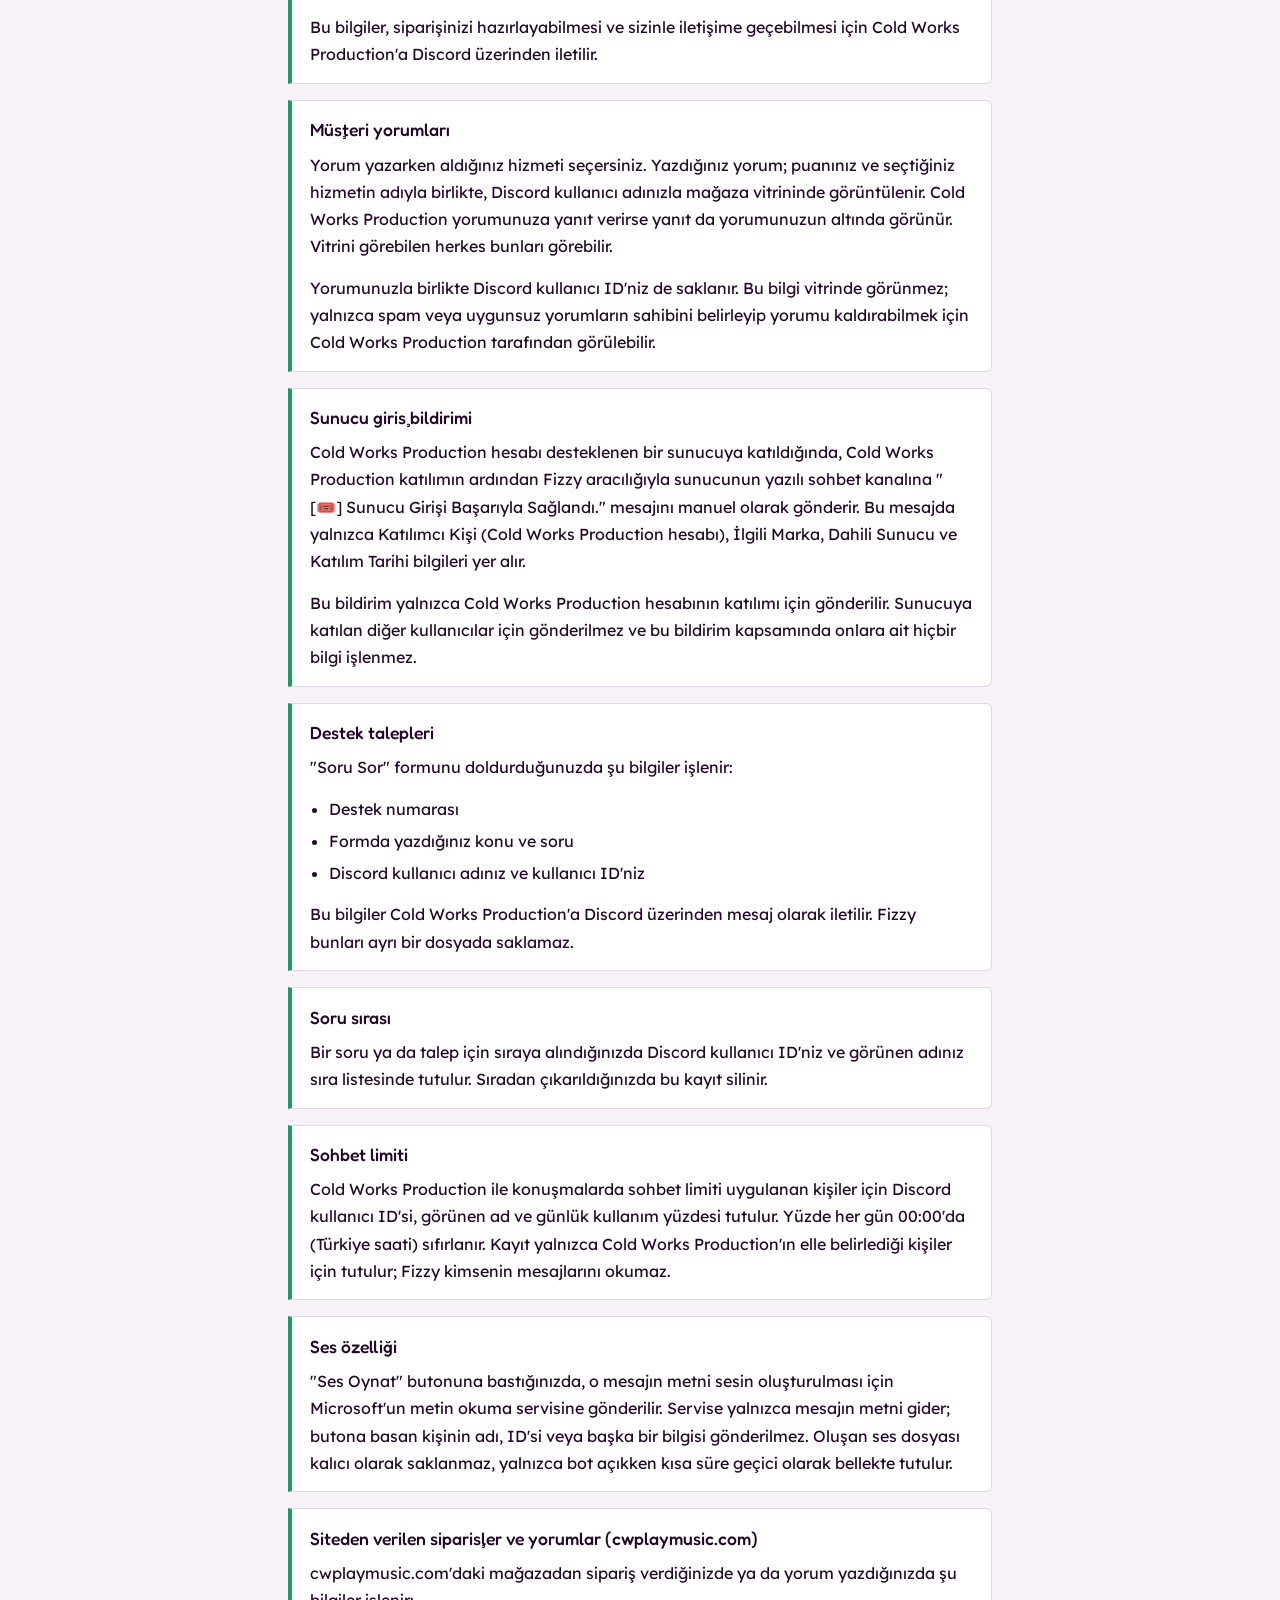
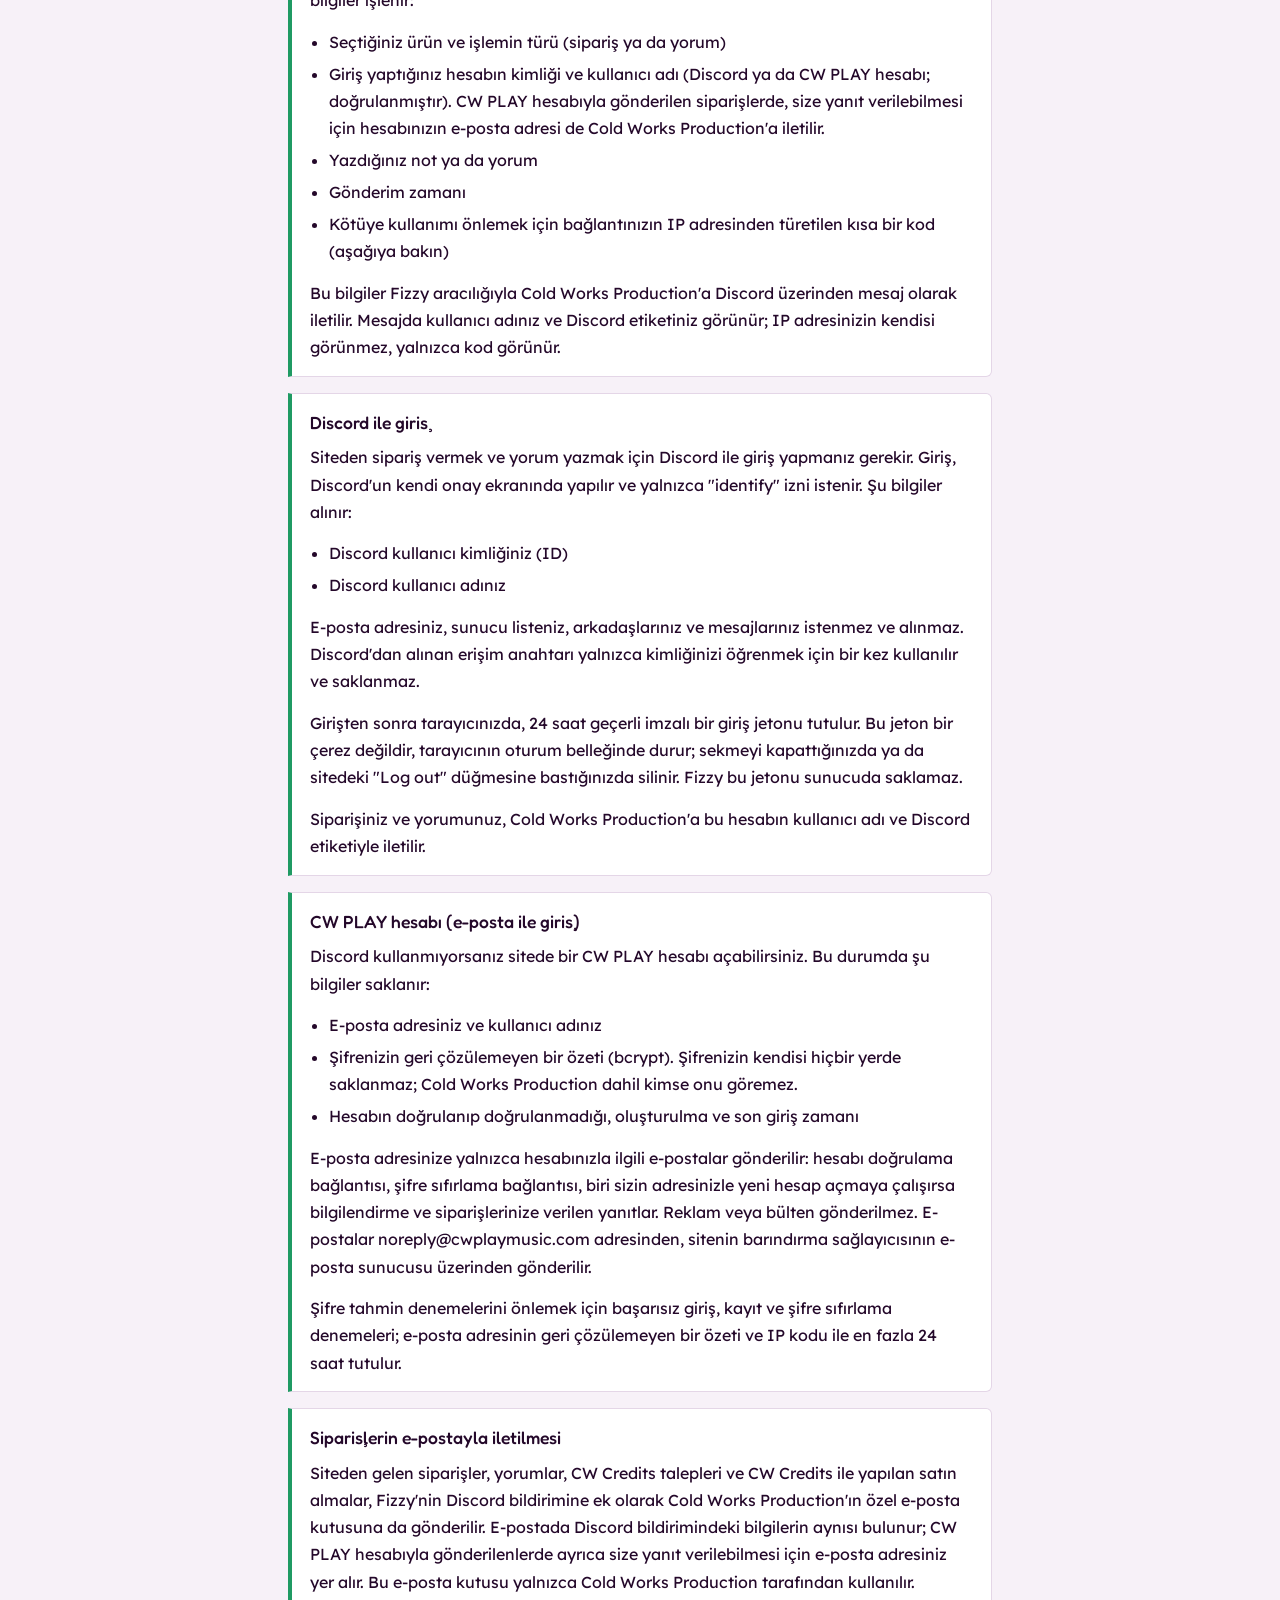
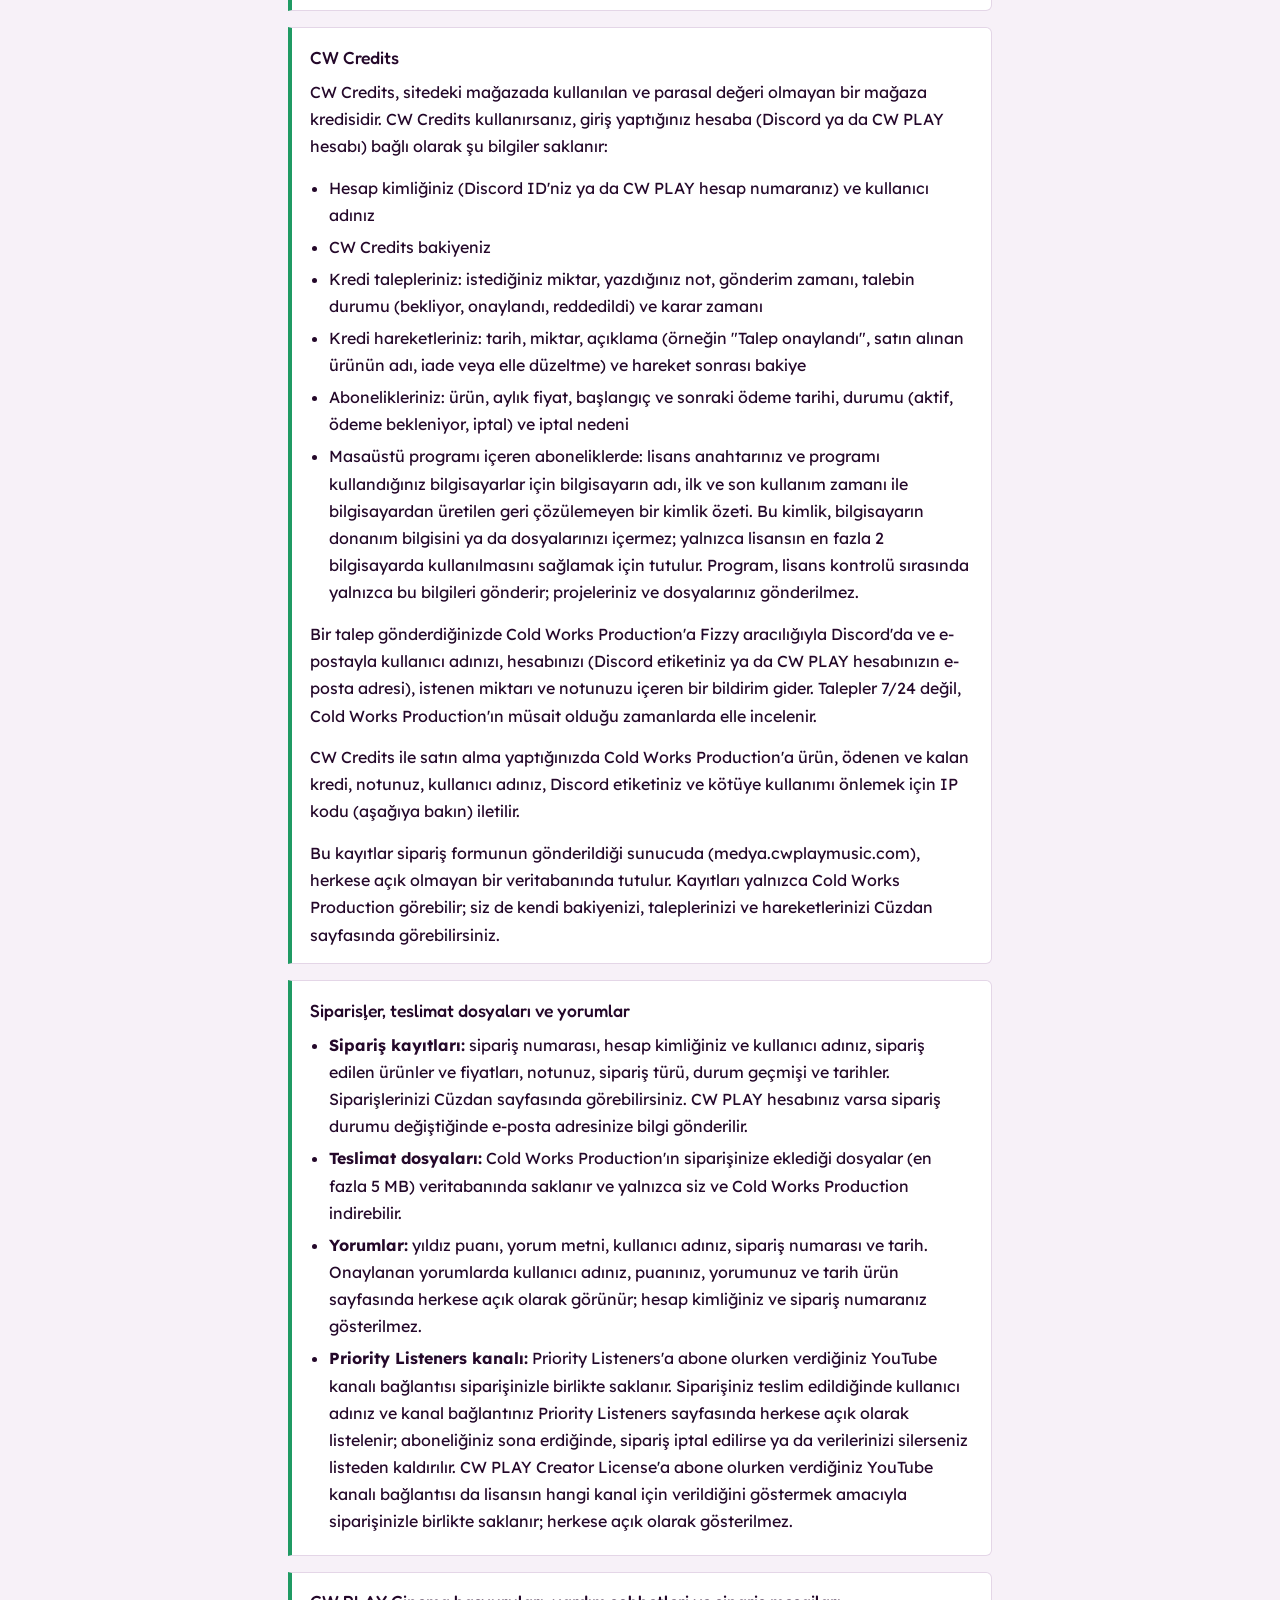
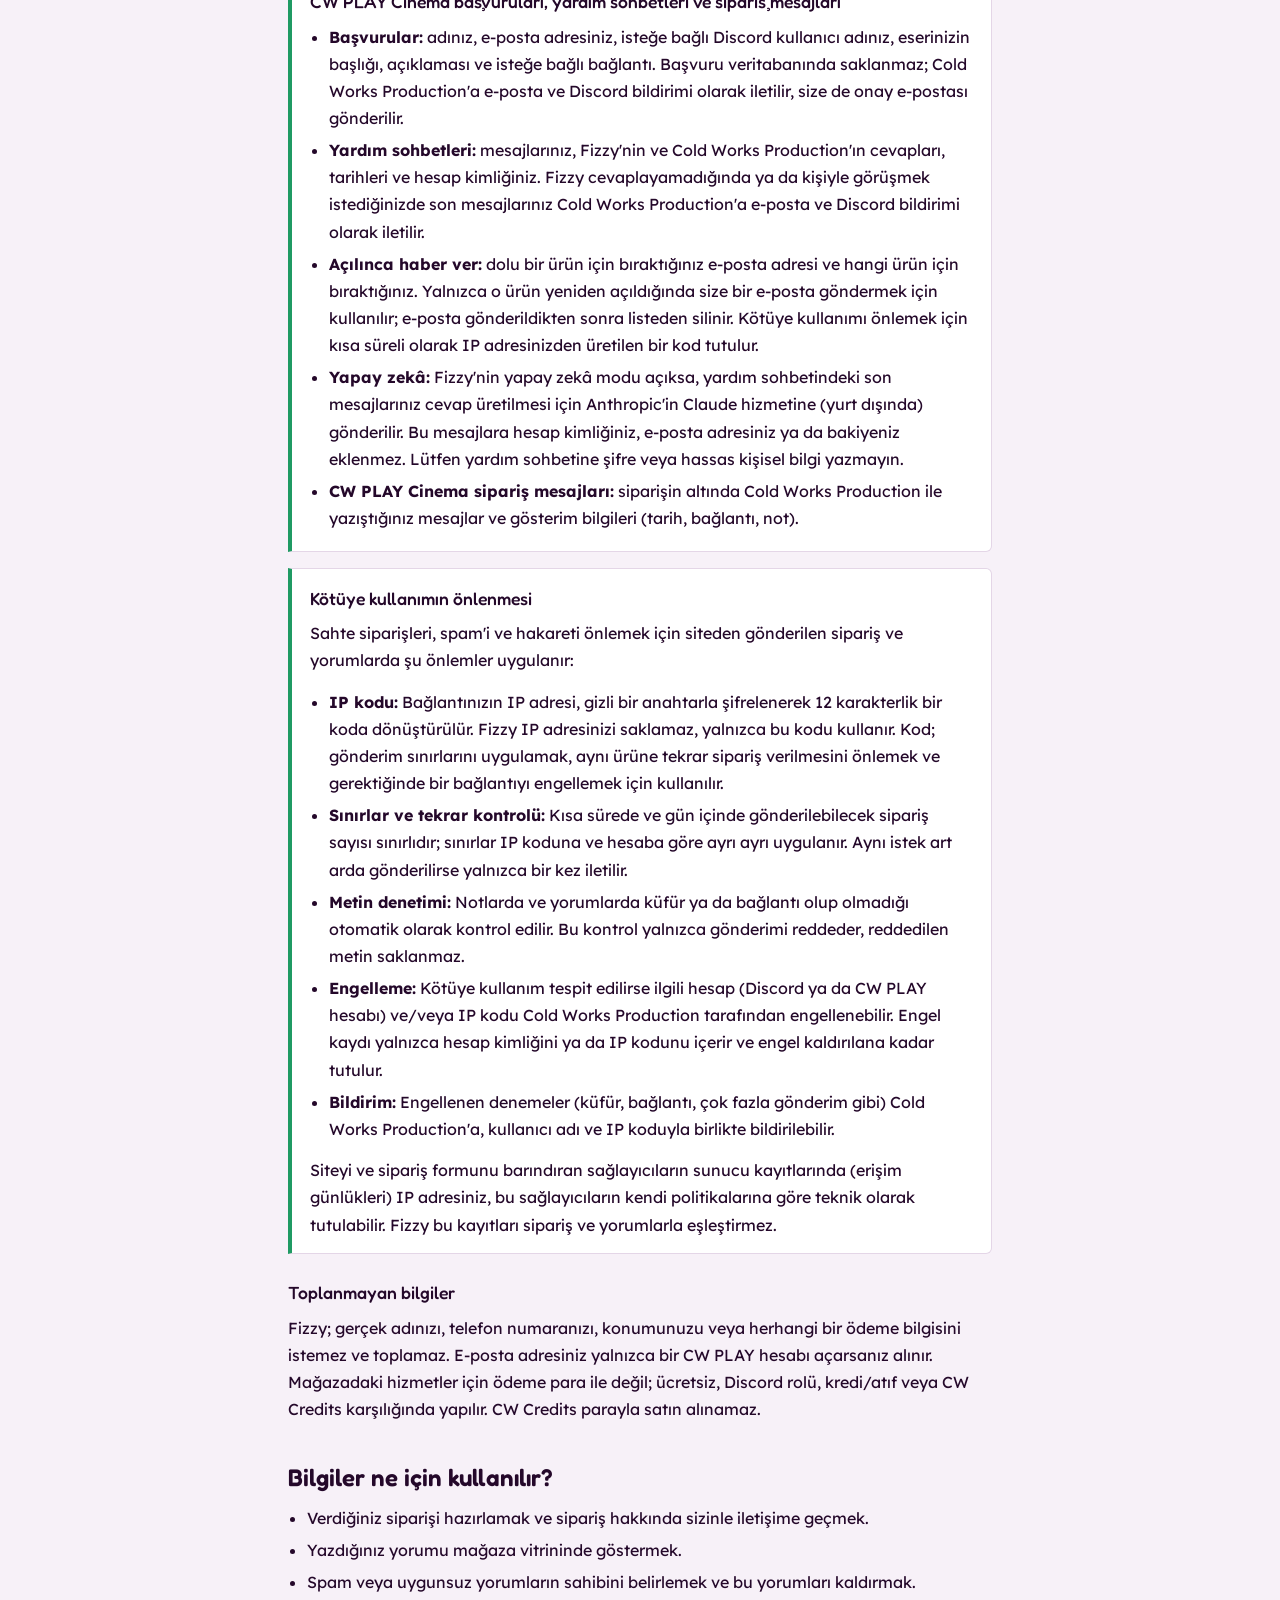
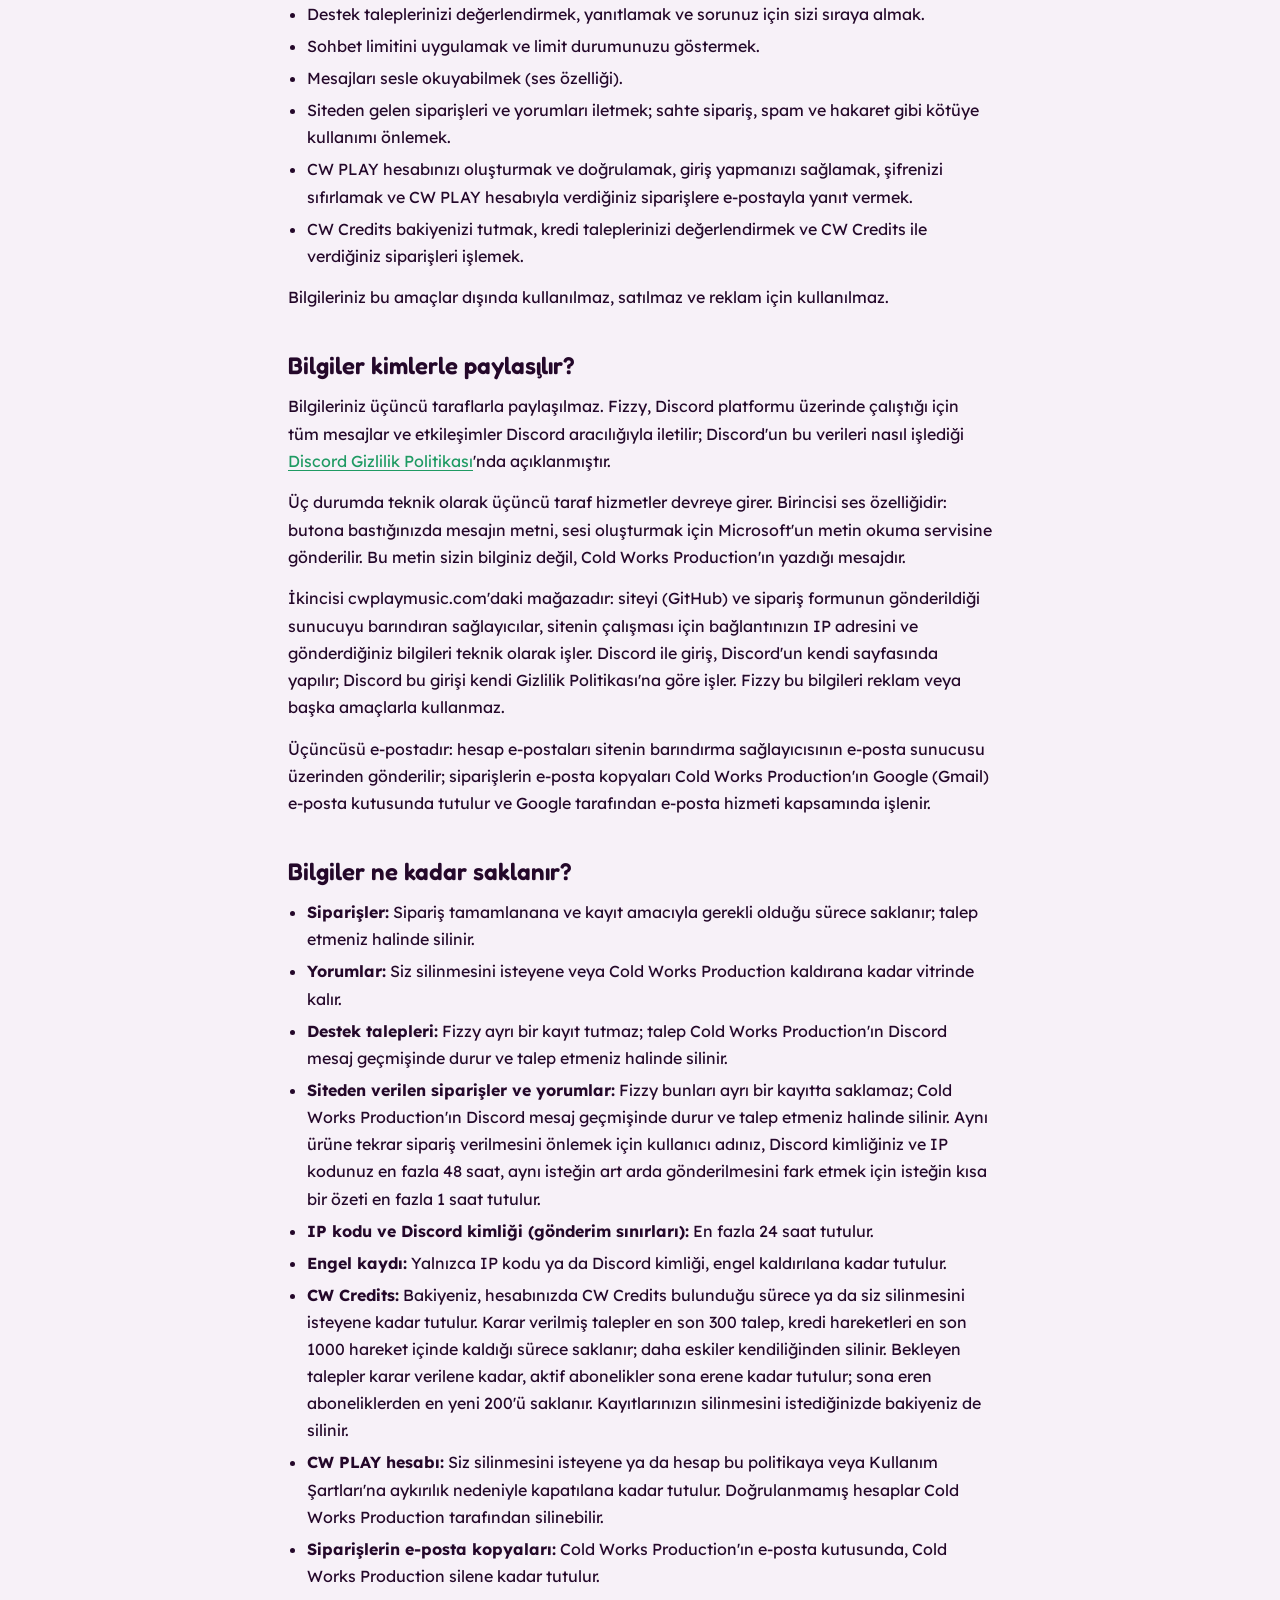
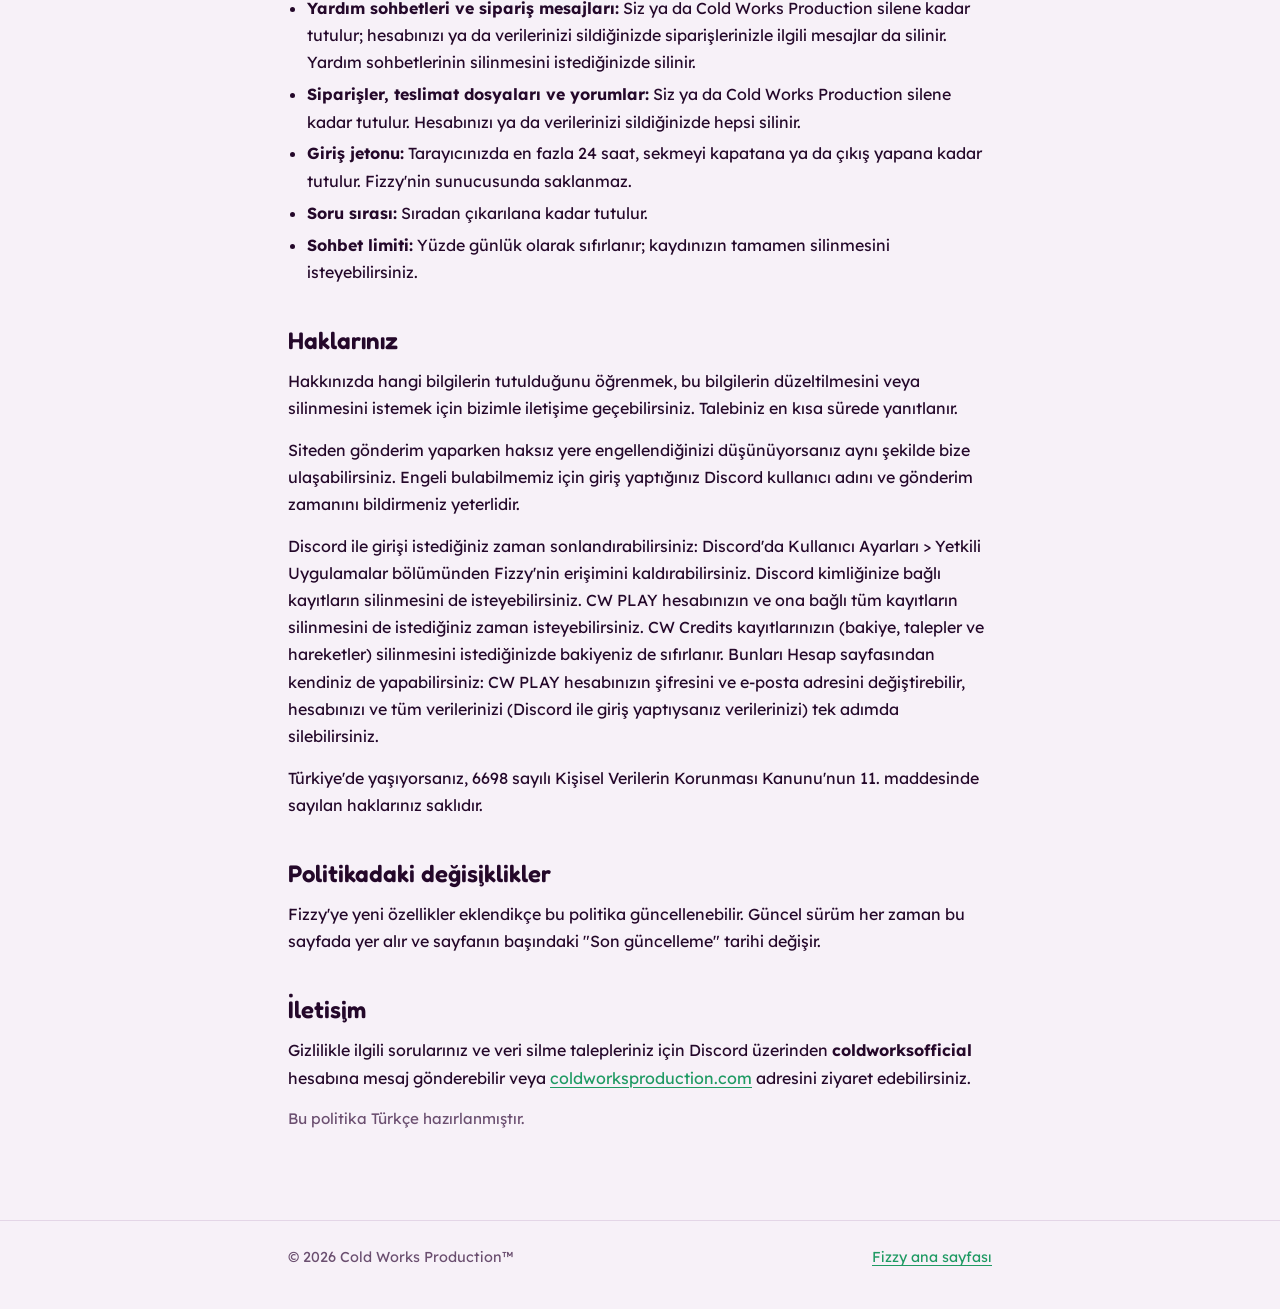
==== commit ce921127: "Add files via upload" ====
--- a/privacy/index.html
+++ b/privacy/index.html
@@ -24,7 +24,7 @@
     </nav>
     <h1>Fizzy Littlejoy<br>Gizlilik Politikası</h1>
     <p>Fizzy'nin hangi bilgileri topladığını, bunları ne için kullandığını ve nasıl silebileceğinizi açıklar.</p>
-    <div class="updated">Son güncelleme: 27 Ekim 2026</div>
+    <div class="updated">Son güncelleme: 28 Ekim 2026</div>
   </div>
 </header>
 
@@ -167,7 +167,7 @@
           <li><strong>Sipariş kayıtları:</strong> sipariş numarası, hesap kimliğiniz ve kullanıcı adınız, sipariş edilen ürünler ve fiyatları, notunuz, sipariş türü, durum geçmişi ve tarihler. Siparişlerinizi Cüzdan sayfasında görebilirsiniz. CW PLAY hesabınız varsa sipariş durumu değiştiğinde e-posta adresinize bilgi gönderilir.</li>
           <li><strong>Teslimat dosyaları:</strong> Cold Works Production'ın siparişinize eklediği dosyalar (en fazla 5 MB) veritabanında saklanır ve yalnızca siz ve Cold Works Production indirebilir.</li>
           <li><strong>Yorumlar:</strong> yıldız puanı, yorum metni, kullanıcı adınız, sipariş numarası ve tarih. Onaylanan yorumlarda kullanıcı adınız, puanınız, yorumunuz ve tarih ürün sayfasında herkese açık olarak görünür; hesap kimliğiniz ve sipariş numaranız gösterilmez.</li>
-          <li><strong>Priority Listeners kanalı:</strong> Priority Listeners'a abone olurken verdiğiniz YouTube kanalı bağlantısı siparişinizle birlikte saklanır. Siparişiniz teslim edildiğinde kullanıcı adınız ve kanal bağlantınız Priority Listeners sayfasında herkese açık olarak listelenir; sipariş iptal edilirse ya da verilerinizi silerseniz listeden kaldırılır.</li>
+          <li><strong>Priority Listeners kanalı:</strong> Priority Listeners'a abone olurken verdiğiniz YouTube kanalı bağlantısı siparişinizle birlikte saklanır. Siparişiniz teslim edildiğinde kullanıcı adınız ve kanal bağlantınız Priority Listeners sayfasında herkese açık olarak listelenir; aboneliğiniz sona erdiğinde, sipariş iptal edilirse ya da verilerinizi silerseniz listeden kaldırılır. CW PLAY Creator License'a abone olurken verdiğiniz YouTube kanalı bağlantısı da lisansın hangi kanal için verildiğini göstermek amacıyla siparişinizle birlikte saklanır; herkese açık olarak gösterilmez.</li>
         </ul>
       </div>
 
@@ -176,9 +176,8 @@
         <ul>
           <li><strong>Başvurular:</strong> adınız, e-posta adresiniz, isteğe bağlı Discord kullanıcı adınız, eserinizin başlığı, açıklaması ve isteğe bağlı bağlantı. Başvuru veritabanında saklanmaz; Cold Works Production'a e-posta ve Discord bildirimi olarak iletilir, size de onay e-postası gönderilir.</li>
           <li><strong>Yardım sohbetleri:</strong> mesajlarınız, Fizzy'nin ve Cold Works Production'ın cevapları, tarihleri ve hesap kimliğiniz. Fizzy cevaplayamadığında ya da kişiyle görüşmek istediğinizde son mesajlarınız Cold Works Production'a e-posta ve Discord bildirimi olarak iletilir.</li>
+          <li><strong>Açılınca haber ver:</strong> dolu bir ürün için bıraktığınız e-posta adresi ve hangi ürün için bıraktığınız. Yalnızca o ürün yeniden açıldığında size bir e-posta göndermek için kullanılır; e-posta gönderildikten sonra listeden silinir. Kötüye kullanımı önlemek için kısa süreli olarak IP adresinizden üretilen bir kod tutulur.</li>
           <li><strong>Yapay zekâ:</strong> Fizzy'nin yapay zekâ modu açıksa, yardım sohbetindeki son mesajlarınız cevap üretilmesi için Anthropic'in Claude hizmetine (yurt dışında) gönderilir. Bu mesajlara hesap kimliğiniz, e-posta adresiniz ya da bakiyeniz eklenmez. Lütfen yardım sohbetine şifre veya hassas kişisel bilgi yazmayın.</li>
-          <li><strong>CW Chat:</strong> görünen adınız, hesap kimliğiniz, son görülme zamanınız (diğer kullanıcılara saat olarak gösterilmez; yalnızca çevrimiçi, boşta ya da çevrimdışı olduğunuz görünür ve "Appear offline" ile kendinizi herkese çevrimdışı gösterebilirsiniz), gönderdiğiniz mesajlar ve zamanları, okundu bilgisi ve engellediğiniz kişiler. Mesajları yalnızca konuşmadaki iki kişi görür; kurallara aykırılık incelemesi için Cold Works Production da görebilir. Askıya alınan bir kişinin Cold Works Production'a ulaşma denemelerinde son mesajı ve deneme sayısı saklanır ve Cold Works Production'a Discord bildirimi olarak iletilir. Sildiğiniz mesajın metni silinir. Sunuculara katıldığınızda kullanıcı adınız ve rolünüz o sunucunun üye listesinde görünür; sunucu kanallarına yazdığınız mesajları o sunucunun üyeleri görür. Gönderdiğiniz şikâyetler (tür, hedef, sebep) ve moderasyon işlemlerinin kaydı (kim, ne zaman, hangi işlem) saklanır.</li>
-          <li><strong>CW Chat sesli aramaları:</strong> DM'lerdeki sesli aramalar iki cihaz arasında doğrudan (WebRTC) kurulur; ses Cold Works Production'ın sunucularından geçmez, kaydedilmez ve saklanmaz. Bağlantıyı kurmak için gereken teknik bilgiler (bağlantı adresleri dahil) arama süresince sunucu üzerinden karşı tarafa iletilir ve arama bitince silinir. Doğrudan bağlantının doğası gereği karşı tarafın cihazı IP adresinizi görebilir; bağlantı kurmak için Google'ın herkese açık STUN sunucuları kullanılır. Arama kaydı olarak yalnızca kimin kimi aradığı, zamanı ve sonucu (cevaplandı, reddedildi, cevapsız) tutulur. Grup sesli görüşmelerinde de ses doğrudan katılımcıların cihazları arasında akar; katılımcılar birbirinin IP adresini görebilir ve yalnızca kimin hangi görüşmeye katıldığı tutulur. Grup sohbetlerinde grup adı, üye listesi ve mesajlar saklanır; mesajları yalnızca grup üyeleri görür.</li>
           <li><strong>CW PLAY Cinema sipariş mesajları:</strong> siparişin altında Cold Works Production ile yazıştığınız mesajlar ve gösterim bilgileri (tarih, bağlantı, not).</li>
         </ul>
       </div>
